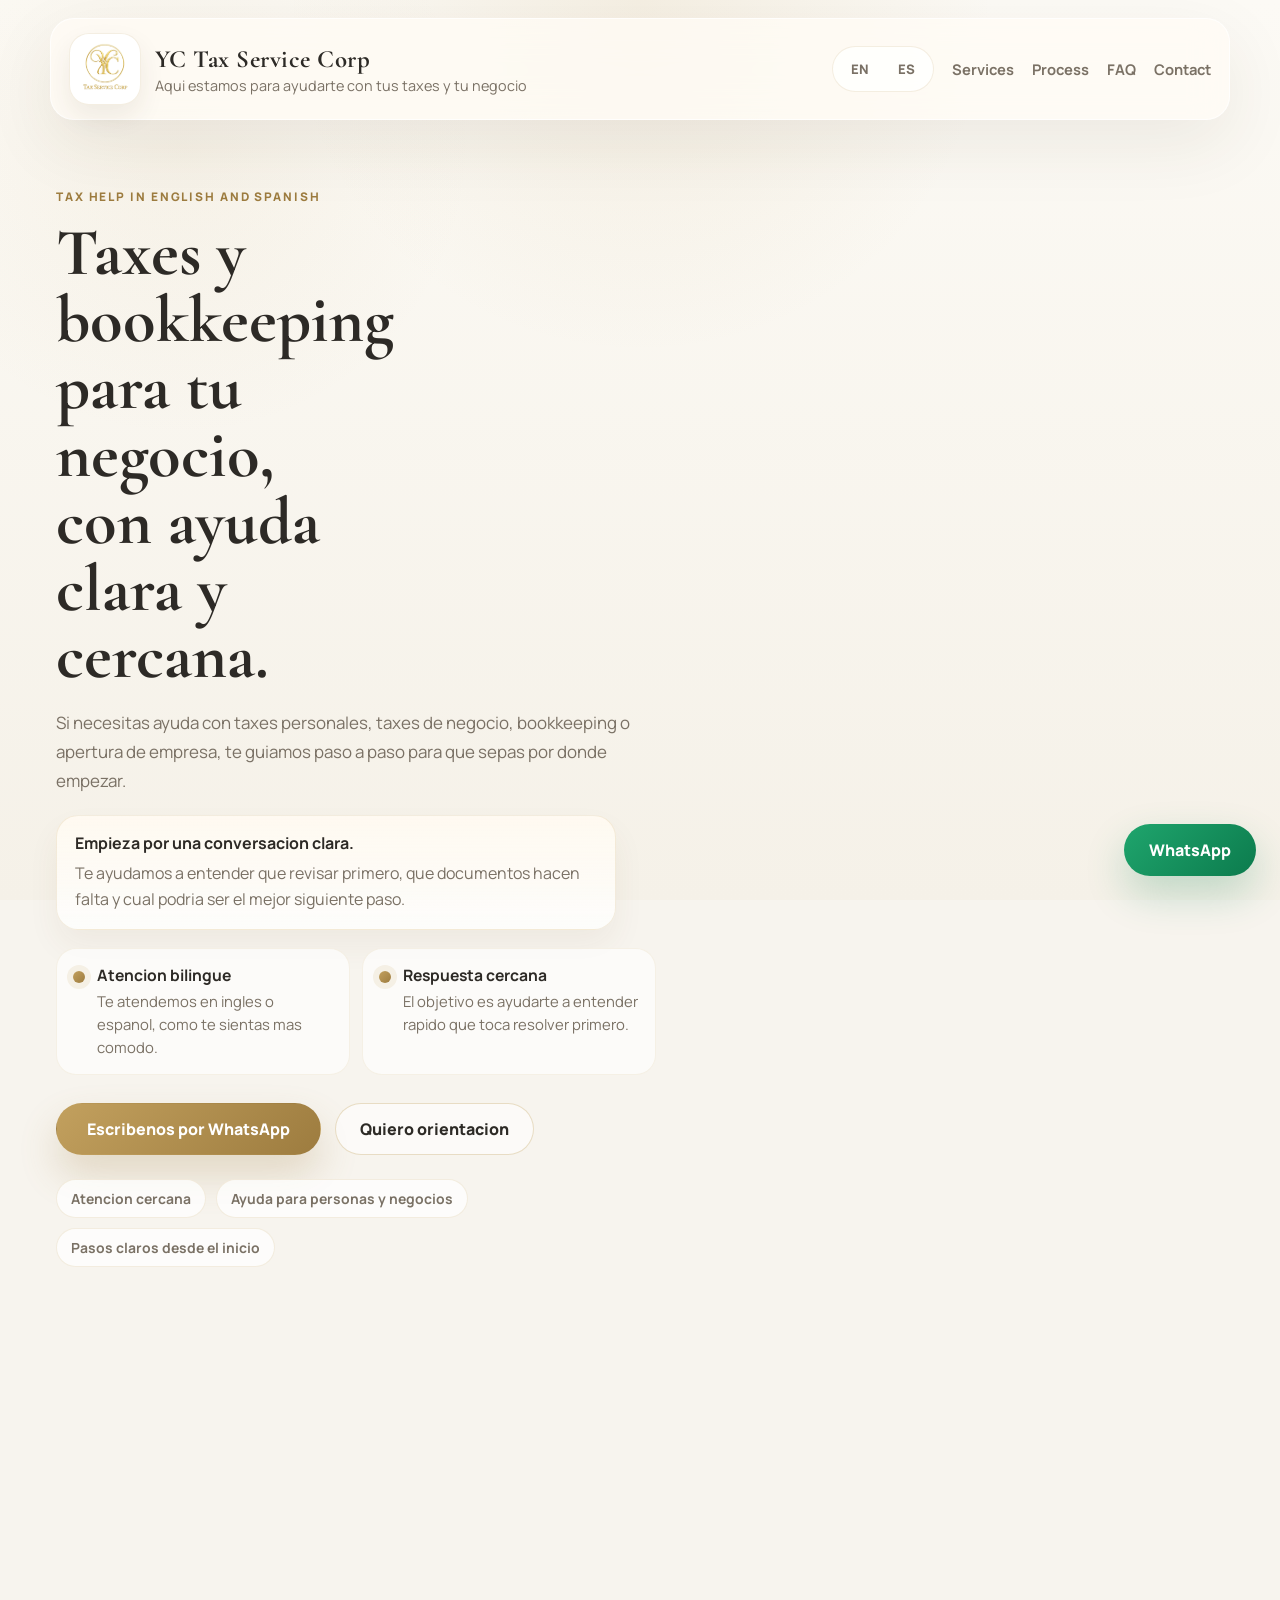
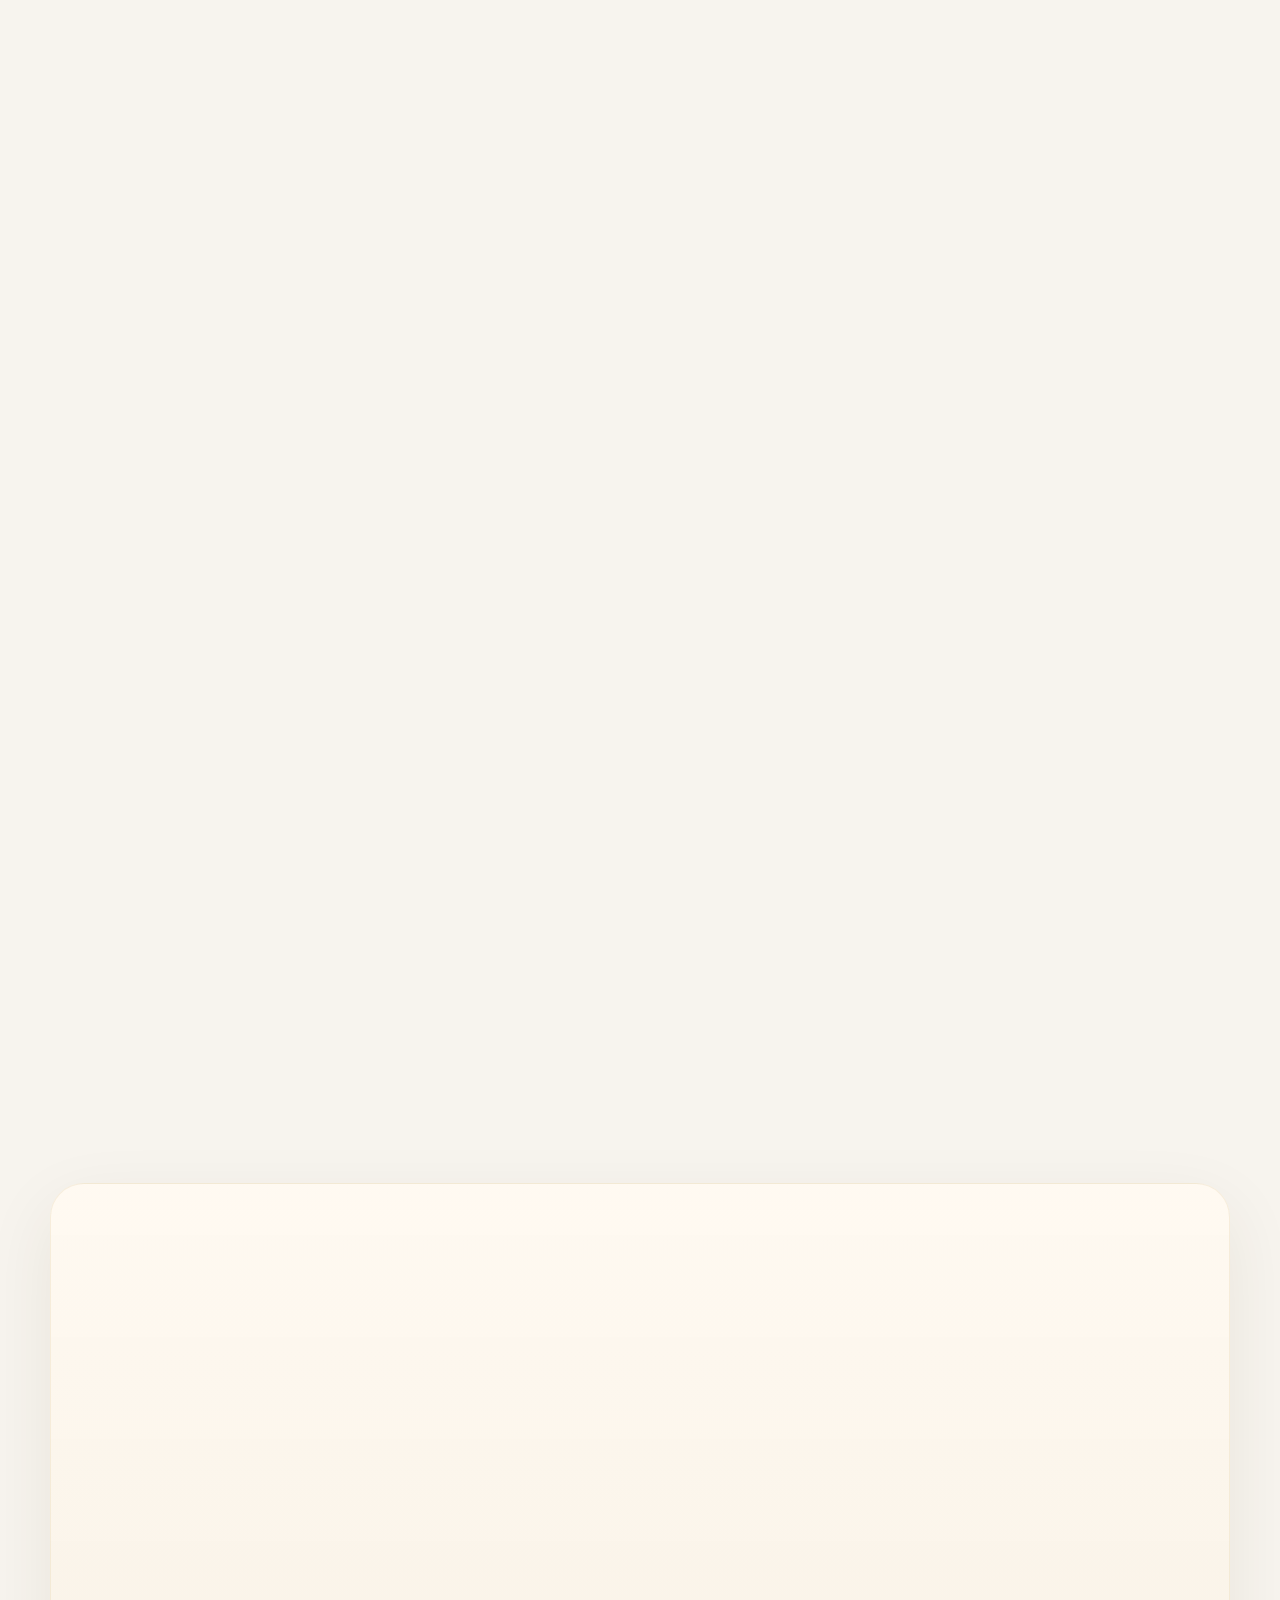
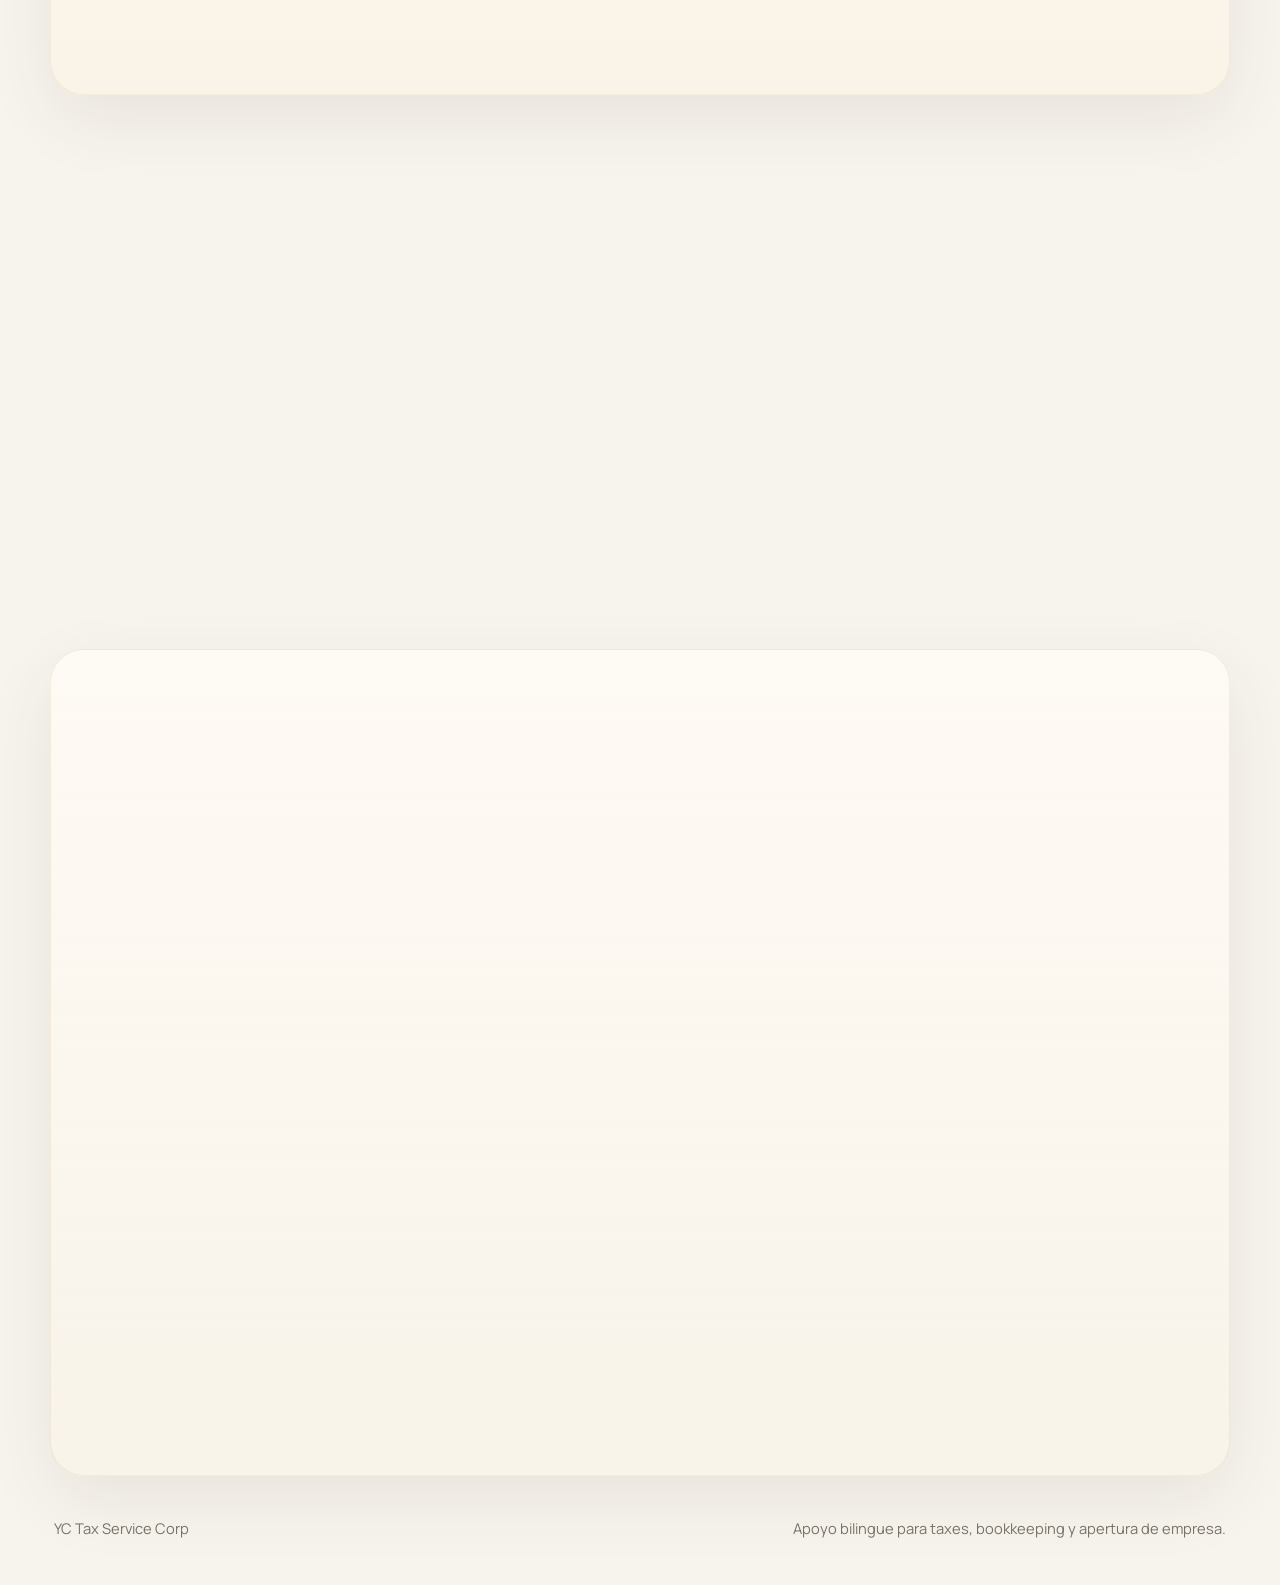
==== docs/index.html @ d3f51b94 "Publish new YC Tax website" ====
<!doctype html>
<html lang="en">
  <head>
    <meta charset="UTF-8" />
    <meta name="viewport" content="width=device-width, initial-scale=1.0" />
    <title>YC Tax Service Corp | Taxes, Bookkeeping y Apertura de Empresa</title>
    <meta name="theme-color" content="#f7f4ee" />
    <meta
      name="description"
      content="Soporte bilingue en taxes, bookkeeping y apertura de empresa para personas y negocios en Estados Unidos."
    />
    <meta name="robots" content="index,follow" />
    <link rel="canonical" href="https://yctaxservice.com/" />
    <link rel="icon" href="logo-removebg-preview.png" type="image/png" />
    <link rel="shortcut icon" href="logo-removebg-preview.png" type="image/png" />
    <link rel="apple-touch-icon" href="logo-removebg-preview.png" />
    <link rel="manifest" href="site.webmanifest" />
    <meta property="og:type" content="website" />
    <meta property="og:url" content="https://yctaxservice.com/" />
    <meta property="og:site_name" content="YC Tax Service Corp" />
    <meta property="og:title" content="YC Tax Service Corp | Taxes, Bookkeeping y Apertura de Empresa" />
    <meta property="og:description" content="Soporte bilingue en taxes, bookkeeping y apertura de empresa con una experiencia clara, cercana y profesional." />
    <meta property="og:image" content="https://yctaxservice.com/social-preview.svg" />
    <meta property="og:image:type" content="image/svg+xml" />
    <meta property="og:image:width" content="1200" />
    <meta property="og:image:height" content="630" />
    <meta property="og:locale" content="es_US" />
    <meta property="og:locale:alternate" content="en_US" />
    <meta name="twitter:card" content="summary_large_image" />
    <meta name="twitter:title" content="YC Tax Service Corp | Taxes, Bookkeeping y Apertura de Empresa" />
    <meta name="twitter:description" content="Soporte bilingue en taxes, bookkeeping y apertura de empresa con una experiencia clara, cercana y profesional." />
    <meta name="twitter:image" content="https://yctaxservice.com/social-preview.svg" />
    <script type="application/ld+json">
      {
        "@context": "https://schema.org",
        "@type": "AccountingService",
        "name": "YC Tax Service Corp",
        "url": "https://yctaxservice.com/",
        "logo": "https://yctaxservice.com/logo-removebg-preview.png",
        "image": "https://yctaxservice.com/social-preview.svg",
        "telephone": "+1-929-320-3899",
        "email": "yctaxservicecorp@gmail.com",
        "areaServed": "United States",
        "priceRange": "$$",
        "availableLanguage": ["English", "Spanish"],
        "sameAs": [
          "https://www.instagram.com/yctaxservice/"
        ],
        "description": "Bilingual support for personal taxes, business taxes, bookkeeping and business formation in the United States."
      }
    </script>
    <link rel="preconnect" href="https://fonts.googleapis.com" />
    <link rel="preconnect" href="https://fonts.gstatic.com" crossorigin />
    <link
      href="https://fonts.googleapis.com/css2?family=Cormorant+Garamond:wght@500;600;700&family=Manrope:wght@400;500;600;700;800&display=swap"
      rel="stylesheet"
    />
    <link rel="stylesheet" href="styles.css" />
  </head>
  <body>
    <div class="site-bg"></div>
    <div class="page-shell">
      <header class="site-header" id="top">
        <a class="brand-block" href="#top" aria-label="YC Tax Service Corp home">
          <span class="brand-logo-shell">
            <img class="brand-logo" src="logo-removebg-preview.png" data-fallback-src="logo.jpg" alt="YC Tax Service Corp logo" />
          </span>
          <div class="brand-copy">
            <p class="brand-name">YC Tax Service Corp</p>
            <p class="brand-note" data-i18n="brandNote">Aqui estamos para ayudarte con tus taxes y tu negocio</p>
          </div>
        </a>

        <div class="header-actions">
          <div class="language-switch" aria-label="Language selector">
            <button class="language-button" type="button" data-lang="en">EN</button>
            <button class="language-button" type="button" data-lang="es">ES</button>
          </div>
          <button class="menu-toggle" type="button" aria-expanded="false" aria-controls="site-nav" aria-label="Open menu">
            <span></span>
            <span></span>
          </button>
        </div>

        <nav class="site-nav" id="site-nav">
          <a href="#services" data-i18n="navServices">Services</a>
          <a href="#process" data-i18n="navProcess">Process</a>
          <a href="#faq" data-i18n="navFaq">FAQ</a>
          <a href="#contact" data-i18n="navContact">Contact</a>
        </nav>
      </header>

      <main>
        <section class="hero-section">
          <div class="hero-copy reveal-on-scroll is-visible">
            <p class="eyebrow" data-i18n="heroEyebrow">Tax help in English and Spanish</p>
            <h1 data-i18n="heroTitle">Taxes y bookkeeping para tu negocio, con ayuda clara y cercana.</h1>
            <p class="hero-text" data-i18n="heroText">
              Si necesitas ayuda con taxes personales, taxes de negocio, bookkeeping o apertura de empresa, te guiamos paso a paso para que sepas por donde empezar.
            </p>

            <div class="hero-highlight">
              <strong data-i18n="heroHighlightTitle">Empieza por una conversacion clara.</strong>
              <p data-i18n="heroHighlightText">Te ayudamos a entender que revisar primero, que documentos hacen falta y cual podria ser el mejor siguiente paso.</p>
            </div>

            <div class="hero-proof">
              <article class="proof-item">
                <span class="proof-mark"></span>
                <div>
                  <strong data-i18n="proof1Title">Atencion bilingue</strong>
                  <p data-i18n="proof1Text">Te atendemos en ingles o espanol, como te sientas mas comodo.</p>
                </div>
              </article>
              <article class="proof-item">
                <span class="proof-mark"></span>
                <div>
                  <strong data-i18n="proof2Title">Respuesta cercana</strong>
                  <p data-i18n="proof2Text">El objetivo es ayudarte a entender rapido que toca resolver primero.</p>
                </div>
              </article>
            </div>

            <div class="hero-actions">
              <a class="button button-primary whatsapp-link" href="#" target="_blank" rel="noreferrer" data-i18n="heroPrimary">Escribenos por WhatsApp</a>
              <a class="button button-secondary" href="#contact" data-i18n="heroSecondary">Quiero orientacion</a>
            </div>

            <div class="confidence-bar">
              <span data-i18n="confidence1">Atencion cercana</span>
              <span data-i18n="confidence2">Ayuda para personas y negocios</span>
              <span data-i18n="confidence3">Pasos claros desde el inicio</span>
            </div>
          </div>

          <aside class="hero-panel reveal-on-scroll">
            <p class="panel-label" data-i18n="heroPanelLabel">Lo que puedes esperar de nosotros</p>
            <div class="panel-grid">
              <article>
                <strong data-i18n="panelMetric1Value">Escuchamos tu caso</strong>
                <span data-i18n="panelMetric1Label">Primero entendemos tu situacion, tus fechas y lo que mas te urge resolver.</span>
              </article>
              <article>
                <strong data-i18n="panelMetric2Value">Te hablamos claro</strong>
                <span data-i18n="panelMetric2Label">Puedes comunicarte en ingles o espanol y recibir respuestas practicas, sin enredos.</span>
              </article>
              <article>
                <strong data-i18n="panelMetric3Value">Te guiamos paso a paso</strong>
                <span data-i18n="panelMetric3Label">Te ayudamos a entender documentos, fechas y el siguiente paso con mas confianza.</span>
              </article>
            </div>
            <div class="panel-trust-box">
              <p data-i18n="trustBoxTitle">Podemos ayudarte con:</p>
              <ul>
                <li data-i18n="trustBox1">Apertura de empresa y estructura de negocio.</li>
                <li data-i18n="trustBox2">Taxes personales y taxes de negocio.</li>
                <li data-i18n="trustBox3">Bookkeeping, payroll y seguimiento continuo.</li>
              </ul>
            </div>
          </aside>
        </section>

        <section class="signature-strip reveal-on-scroll">
          <p data-i18n="signatureStripLabel">Servicios principales</p>
          <div>
            <span data-i18n="signatureService1">Business Formation</span>
            <span data-i18n="signatureService2">Personal Taxes</span>
            <span data-i18n="signatureService3">Corporate Taxes</span>
            <span data-i18n="signatureService4">Bookkeeping</span>
          </div>
        </section>

        <section class="services-section" id="services">
          <div class="section-heading reveal-on-scroll">
            <p class="eyebrow" data-i18n="servicesEyebrow">En que te ayudamos</p>
            <h2 data-i18n="servicesTitle">Todo lo que necesitas para poner tus taxes y tu negocio en orden.</h2>
            <p data-i18n="servicesIntro">
              Ya sea que estes empezando, poniendote al dia o buscando mas orden, estamos aqui para ayudarte a avanzar con claridad.
            </p>
          </div>

          <div class="services-grid">
            <article class="service-card reveal-on-scroll">
              <span class="service-accent"></span>
              <span class="service-index">01</span>
              <h3 data-i18n="service1Title">Apertura de empresa</h3>
              <p data-i18n="service1Text">Te orientamos para elegir la estructura que mejor encaje con tu actividad y tus metas.</p>
              <a class="service-link" href="apertura-empresa.html" data-i18n="service1Link">Ver detalles</a>
            </article>
            <article class="service-card reveal-on-scroll">
              <span class="service-accent"></span>
              <span class="service-index">02</span>
              <h3 data-i18n="service2Title">Taxes personales</h3>
              <p data-i18n="service2Text">Te ayudamos a revisar tus documentos y preparar tu declaracion con mas seguridad.</p>
              <a class="service-link" href="taxes-personales.html" data-i18n="service2Link">Ver detalles</a>
            </article>
            <article class="service-card reveal-on-scroll">
              <span class="service-accent"></span>
              <span class="service-index">03</span>
              <h3 data-i18n="service3Title">Taxes de negocio</h3>
              <p data-i18n="service3Text">Organizamos la informacion fiscal de tu empresa para que las fechas no se te vengan encima.</p>
              <a class="service-link" href="taxes-negocio.html" data-i18n="service3Link">Ver detalles</a>
            </article>
            <article class="service-card reveal-on-scroll">
              <span class="service-accent"></span>
              <span class="service-index">04</span>
              <h3 data-i18n="service4Title">Bookkeeping y payroll</h3>
              <p data-i18n="service4Text">Manten tus numeros mas claros y tu operacion mejor organizada mes a mes.</p>
              <a class="service-link" href="bookkeeping-payroll.html" data-i18n="service4Link">Ver detalles</a>
            </article>
          </div>
        </section>

        <section class="authority-section reveal-on-scroll">
          <div class="authority-copy">
            <p class="eyebrow" data-i18n="authorityEyebrow">Por que confian en nosotros</p>
            <h2 data-i18n="authorityTitle">Porque se siente diferente cuando alguien te explica bien las cosas y de verdad te acompana.</h2>
          </div>
          <div class="authority-list">
            <article>
              <h3 data-i18n="authority1Title">Todo mas claro</h3>
              <p data-i18n="authority1Text">Te explicamos lo importante de forma simple para que sepas que esta pasando y que sigue.</p>
            </article>
            <article>
              <h3 data-i18n="authority2Title">Atencion cercana</h3>
              <p data-i18n="authority2Text">Revisamos tu caso segun tus documentos, tus metas y el momento en el que estas.</p>
            </article>
            <article>
              <h3 data-i18n="authority3Title">Apoyo real</h3>
              <p data-i18n="authority3Text">La idea es ayudarte a avanzar con mas orden, mas calma y menos sorpresas.</p>
            </article>
          </div>
        </section>

        <section class="process-section" id="process">
          <div class="section-heading reveal-on-scroll">
            <p class="eyebrow" data-i18n="processEyebrow">Como trabajamos</p>
            <h2 data-i18n="processTitle">Un proceso simple para que sepas que hacer desde el primer contacto.</h2>
          </div>

          <div class="process-grid">
            <article class="process-step reveal-on-scroll">
              <span>1</span>
              <h3 data-i18n="process1Title">Escuchamos tu caso</h3>
              <p data-i18n="process1Text">Entendemos tu situacion, tus prioridades y lo que necesitas resolver primero.</p>
            </article>
            <article class="process-step reveal-on-scroll">
              <span>2</span>
              <h3 data-i18n="process2Title">Organizamos el plan</h3>
              <p data-i18n="process2Text">Definimos el servicio adecuado, los documentos que faltan y el siguiente paso.</p>
            </article>
            <article class="process-step reveal-on-scroll">
              <span>3</span>
              <h3 data-i18n="process3Title">Te ayudamos a avanzar</h3>
              <p data-i18n="process3Text">Te acompanamos para que el proceso avance con mas claridad y menos estres.</p>
            </article>
          </div>
        </section>

        <section class="faq-section" id="faq">
          <div class="section-heading reveal-on-scroll">
            <p class="eyebrow" data-i18n="faqEyebrow">Preguntas frecuentes</p>
            <h2 data-i18n="faqTitle">Lo que mas nos preguntan antes de empezar.</h2>
          </div>

          <div class="faq-list">
            <article class="faq-item reveal-on-scroll">
              <button class="faq-question" type="button" aria-expanded="false">
                <span data-i18n="faq1Question">Que tipo de empresa me conviene mas: LLC, S-Corp o C-Corp?</span>
                <span class="faq-plus">+</span>
              </button>
              <div class="faq-answer">
                <p data-i18n="faq1Answer">Depende de tu actividad, nivel de ingresos, ubicacion y metas de crecimiento. La estructura correcta debe ajustarse a tu realidad fiscal.</p>
              </div>
            </article>
            <article class="faq-item reveal-on-scroll">
              <button class="faq-question" type="button" aria-expanded="false">
                <span data-i18n="faq2Question">Puedo declarar taxes si no tengo Social Security Number?</span>
                <span class="faq-plus">+</span>
              </button>
              <div class="faq-answer">
                <p data-i18n="faq2Answer">En muchos casos si, mediante ITIN. El paso importante es preparar bien tu documentacion antes de presentar.</p>
              </div>
            </article>
            <article class="faq-item reveal-on-scroll">
              <button class="faq-question" type="button" aria-expanded="false">
                <span data-i18n="faq3Question">Que pasa si llevo el bookkeeping atrasado?</span>
                <span class="faq-plus">+</span>
              </button>
              <div class="faq-answer">
                <p data-i18n="faq3Answer">Se puede ordenar y reconstruir. Cuanto antes se limpie, mas facil sera declarar bien y entender el negocio.</p>
              </div>
            </article>
            <article class="faq-item reveal-on-scroll">
              <button class="faq-question" type="button" aria-expanded="false">
                <span data-i18n="faq4Question">Tambien ayudan con payroll y otros temas recurrentes?</span>
                <span class="faq-plus">+</span>
              </button>
              <div class="faq-answer">
                <p data-i18n="faq4Answer">Si. Podemos ayudar a guiar tareas recurrentes de cumplimiento y procesos relacionados con payroll.</p>
              </div>
            </article>
          </div>
        </section>

        <section class="contact-section" id="contact">
          <div class="contact-copy reveal-on-scroll">
            <p class="eyebrow" data-i18n="contactEyebrow">Hablemos</p>
            <h2 data-i18n="contactTitle">Cuentanos que necesitas y te ayudamos a ver claro cual es el siguiente paso.</h2>
            <p data-i18n="contactText">
              Si tienes dudas sobre taxes, bookkeeping o apertura de empresa, mandanos un mensaje y con gusto te orientamos.
            </p>

            <div class="contact-cards">
              <a class="whatsapp-link contact-card-primary" href="#" target="_blank" rel="noreferrer" data-i18n="contactWhatsapp">WhatsApp: +1 (929) 320-3899</a>
              <a href="mailto:yctaxservicecorp@gmail.com">yctaxservicecorp@gmail.com</a>
              <a href="https://www.instagram.com/yctaxservice/" target="_blank" rel="noreferrer" data-i18n="contactInstagram">Instagram: @yctaxservice</a>
            </div>
            <p class="contact-note" data-i18n="contactNote">Si prefieres escribir primero por WhatsApp, te respondemos con un mensaje listo para ayudarte a ubicar el siguiente paso.</p>
            <div class="contact-reassurance">
              <span data-i18n="contactReassurance1">Respuesta clara</span>
              <span data-i18n="contactReassurance2">Atencion bilingue</span>
              <span data-i18n="contactReassurance3">Orientacion practica</span>
            </div>
          </div>

          <form class="contact-form reveal-on-scroll" id="contact-form">
            <label>
              <span data-i18n="formNameLabel">Nombre</span>
              <input type="text" name="name" data-i18n-placeholder="formNamePlaceholder" placeholder="Tu nombre" required />
            </label>
            <label>
              <span data-i18n="formEmailLabel">Email</span>
              <input type="email" name="email" data-i18n-placeholder="formEmailPlaceholder" placeholder="your@email.com" required />
            </label>
            <label>
              <span data-i18n="formServiceLabel">En que te ayudamos</span>
              <select name="service" required>
                <option value="" data-i18n="formServicePlaceholder">Selecciona una opcion</option>
                <option value="business" data-i18n="formService1">Apertura de empresa</option>
                <option value="personal" data-i18n="formService2">Taxes personales</option>
                <option value="corporate" data-i18n="formService3">Taxes de negocio</option>
                <option value="bookkeeping" data-i18n="formService4">Bookkeeping / payroll</option>
              </select>
            </label>
            <label>
              <span data-i18n="formMessageLabel">Cuentanos un poco</span>
              <textarea name="message" rows="5" data-i18n-placeholder="formMessagePlaceholder" placeholder="Cuentanos brevemente que necesitas" required></textarea>
            </label>
            <input type="hidden" name="_subject" value="YC Tax website contact" />
            <input type="text" name="_honey" class="form-honeypot" tabindex="-1" autocomplete="off" />
            <button class="button button-primary" type="submit" data-i18n="formButton">Enviar mensaje</button>
            <p class="form-note" data-i18n="formNote">Tu mensaje se enviara directamente para que podamos responderte.</p>
            <p class="form-status" id="form-status" aria-live="polite"></p>
          </form>
        </section>
      </main>

      <footer class="site-footer">
        <p>YC Tax Service Corp</p>
        <p data-i18n="footerText">Apoyo bilingue para taxes, bookkeeping y apertura de empresa.</p>
      </footer>

      <a class="floating-whatsapp whatsapp-link" href="#" target="_blank" rel="noreferrer" data-i18n="floatingWhatsapp" aria-label="WhatsApp YC Tax Service Corp">WhatsApp</a>
    </div>

    <script src="script.js"></script>
  </body>
</html>
---- docs/styles.css ----
:root {
  --bg: #f7f4ee;
  --bg-soft: #fffdf9;
  --panel: rgba(255, 252, 246, 0.82);
  --panel-strong: #fffaf2;
  --line: rgba(194, 160, 94, 0.18);
  --line-strong: rgba(194, 160, 94, 0.34);
  --text: #2d2a26;
  --muted: #7a7165;
  --gold: #c2a05e;
  --gold-deep: #9d7c3f;
  --shadow: 0 24px 70px rgba(68, 52, 31, 0.08);
}

* {
  box-sizing: border-box;
}

html {
  scroll-behavior: smooth;
}

body {
  margin: 0;
  font-family: "Manrope", sans-serif;
  color: var(--text);
  background: var(--bg);
}

a {
  color: inherit;
  text-decoration: none;
}

button,
input,
select,
textarea {
  font: inherit;
}

.site-bg {
  position: fixed;
  inset: 0;
  background:
    radial-gradient(circle at top center, rgba(194, 160, 94, 0.12), transparent 32%),
    radial-gradient(circle at 14% 16%, rgba(194, 160, 94, 0.08), transparent 22%),
    linear-gradient(180deg, #fcfaf5 0%, #f5f1e8 100%);
  pointer-events: none;
}

.page-shell {
  position: relative;
  width: min(1180px, calc(100% - 32px));
  margin: 0 auto;
  padding: 18px 0 44px;
}

.site-header {
  position: sticky;
  top: 14px;
  z-index: 20;
  display: flex;
  align-items: center;
  justify-content: space-between;
  gap: 18px;
  padding: 14px 18px;
  border: 1px solid rgba(255, 255, 255, 0.72);
  border-radius: 24px;
  background: rgba(255, 251, 245, 0.78);
  backdrop-filter: blur(18px);
  box-shadow: var(--shadow);
}

.brand-block {
  display: flex;
  align-items: center;
  gap: 14px;
  min-width: 0;
}

.brand-logo-shell {
  display: inline-flex;
  align-items: center;
  justify-content: center;
  width: 72px;
  height: 72px;
  padding: 6px;
  border-radius: 20px;
  background: #ffffff;
  border: 1px solid rgba(194, 160, 94, 0.18);
  box-shadow: 0 12px 26px rgba(68, 52, 31, 0.08);
  flex-shrink: 0;
}

.brand-logo {
  width: 100%;
  height: 100%;
  object-fit: contain;
}

.brand-copy {
  min-width: 0;
}

.brand-name {
  margin: 0;
  font-family: "Cormorant Garamond", serif;
  font-size: 1.55rem;
  font-weight: 700;
  letter-spacing: 0.02em;
}

.brand-note {
  margin: 2px 0 0;
  color: var(--muted);
  font-size: 0.9rem;
}

.header-actions {
  display: flex;
  align-items: center;
  gap: 12px;
  margin-left: auto;
}

.language-switch {
  display: inline-flex;
  align-items: center;
  padding: 4px;
  border: 1px solid var(--line);
  border-radius: 999px;
  background: rgba(255, 255, 255, 0.72);
}

.language-button {
  min-width: 46px;
  height: 36px;
  border: 0;
  border-radius: 999px;
  background: transparent;
  color: var(--muted);
  font-size: 0.82rem;
  font-weight: 800;
  cursor: pointer;
}

.language-button.is-active {
  background: linear-gradient(135deg, var(--gold), var(--gold-deep));
  color: #fff;
}

.menu-toggle {
  display: none;
  width: 48px;
  height: 48px;
  border: 1px solid var(--line);
  border-radius: 14px;
  background: transparent;
  color: var(--text);
  cursor: pointer;
}

.menu-toggle span {
  display: block;
  width: 18px;
  height: 2px;
  margin: 5px auto;
  background: currentColor;
}

.site-nav {
  display: flex;
  align-items: center;
  gap: 18px;
}

.site-nav a {
  color: var(--muted);
  font-size: 0.92rem;
  font-weight: 700;
}

.site-nav a:hover {
  color: var(--text);
}

.hero-section,
.services-section,
.authority-section,
.process-section,
.faq-section,
.contact-section {
  margin-top: 30px;
}

.hero-section {
  display: grid;
  grid-template-columns: 1.08fr 0.92fr;
  gap: 24px;
  align-items: stretch;
  padding: 38px 6px 8px;
}

.hero-panel,
.service-card,
.authority-list article,
.faq-item,
.contact-form,
.contact-cards a,
.signature-strip,
.process-step {
  border: 1px solid rgba(255, 255, 255, 0.68);
  background: var(--panel);
  backdrop-filter: blur(14px);
  box-shadow: var(--shadow);
}

.hero-copy h1,
.section-heading h2,
.authority-copy h2,
.contact-copy h2 {
  margin: 0;
  font-family: "Cormorant Garamond", serif;
  font-weight: 700;
  line-height: 0.97;
}

.hero-copy h1 {
  max-width: 8.6ch;
  font-size: clamp(2.75rem, 5.2vw, 4.75rem);
  line-height: 1.01;
}

.eyebrow {
  margin: 0 0 14px;
  text-transform: uppercase;
  letter-spacing: 0.16em;
  font-size: 0.74rem;
  font-weight: 800;
  color: var(--gold-deep);
}

.hero-text,
.section-heading p,
.authority-copy p,
.authority-list p,
.service-card p,
.panel-grid span,
.panel-trust-box li,
.process-step p,
.faq-answer p,
.contact-copy p,
.form-note,
.site-footer {
  color: var(--muted);
  line-height: 1.72;
}

.hero-text {
  max-width: 58ch;
  margin: 18px 0 0;
  font-size: 1.06rem;
}

.hero-highlight {
  max-width: 560px;
  margin-top: 20px;
  padding: 16px 18px;
  border: 1px solid rgba(194, 160, 94, 0.18);
  border-radius: 22px;
  background: linear-gradient(180deg, rgba(255, 250, 241, 0.92), rgba(255, 255, 255, 0.76));
  box-shadow: 0 16px 32px rgba(98, 74, 37, 0.06);
}

.hero-highlight strong {
  display: block;
  margin-bottom: 6px;
  font-size: 1rem;
}

.hero-highlight p {
  margin: 0;
  color: var(--muted);
  line-height: 1.65;
}

.hero-proof {
  display: grid;
  grid-template-columns: repeat(2, minmax(0, 1fr));
  gap: 12px;
  max-width: 620px;
  margin-top: 18px;
}

.proof-item {
  display: flex;
  gap: 12px;
  align-items: flex-start;
  padding: 15px 16px;
  border-radius: 20px;
  background: rgba(255, 255, 255, 0.62);
  border: 1px solid rgba(194, 160, 94, 0.12);
}

.proof-mark {
  width: 12px;
  height: 12px;
  margin-top: 7px;
  flex-shrink: 0;
  border-radius: 999px;
  background: linear-gradient(135deg, var(--gold), var(--gold-deep));
  box-shadow: 0 0 0 6px rgba(194, 160, 94, 0.12);
}

.proof-item strong {
  display: block;
  margin-bottom: 4px;
  font-size: 0.98rem;
}

.proof-item p {
  margin: 0;
  color: var(--muted);
  line-height: 1.55;
  font-size: 0.93rem;
}

.hero-actions {
  display: flex;
  gap: 14px;
  flex-wrap: wrap;
  margin-top: 28px;
}

.button {
  display: inline-flex;
  align-items: center;
  justify-content: center;
  min-height: 52px;
  padding: 0 24px;
  border-radius: 999px;
  border: 1px solid transparent;
  font-weight: 800;
  transition: transform 0.2s ease, box-shadow 0.2s ease, border-color 0.2s ease;
}

.button:hover {
  transform: translateY(-2px);
}

.button-primary {
  background: linear-gradient(135deg, var(--gold), var(--gold-deep));
  color: #fff;
  box-shadow: 0 16px 32px rgba(157, 124, 63, 0.18);
}

.hero-actions .button-primary {
  min-width: 228px;
  padding-inline: 30px;
  box-shadow: 0 20px 38px rgba(157, 124, 63, 0.24);
}

.button-secondary {
  border-color: var(--line-strong);
  background: rgba(255, 255, 255, 0.58);
}

.hero-actions .button-secondary {
  min-width: 190px;
}

.hero-copy {
  padding-right: 18px;
}

.confidence-bar {
  display: flex;
  flex-wrap: wrap;
  gap: 10px;
  margin-top: 24px;
}

.confidence-bar span,
.signature-strip span {
  padding: 9px 14px;
  border-radius: 999px;
  border: 1px solid var(--line);
  background: rgba(255, 255, 255, 0.74);
  color: var(--muted);
  font-size: 0.87rem;
  font-weight: 700;
}

.hero-panel {
  padding: 24px;
  border-radius: 28px;
  position: relative;
  overflow: hidden;
}

.hero-panel::before {
  content: "";
  position: absolute;
  inset: auto -40px -55px auto;
  width: 220px;
  height: 220px;
  border-radius: 50%;
  background: radial-gradient(circle, rgba(194, 160, 94, 0.14), transparent 66%);
}

.panel-label {
  margin: 0 0 18px;
  color: var(--gold-deep);
  font-weight: 800;
  letter-spacing: 0.08em;
  text-transform: uppercase;
  font-size: 0.76rem;
}

.panel-grid {
  display: grid;
  gap: 12px;
}

.panel-grid article {
  padding: 16px 16px 14px;
  border-radius: 20px;
  border: 1px solid rgba(194, 160, 94, 0.12);
  background: rgba(255, 255, 255, 0.58);
}

.panel-grid strong {
  display: block;
  margin-bottom: 6px;
  font-family: "Cormorant Garamond", serif;
  font-size: 1.55rem;
}

.panel-trust-box {
  margin-top: 18px;
  padding: 18px;
  border-radius: 22px;
  background: rgba(255, 255, 255, 0.62);
  border: 1px solid rgba(194, 160, 94, 0.12);
}

.panel-trust-box p {
  margin: 0 0 10px;
  font-weight: 800;
}

.panel-trust-box ul {
  margin: 0;
  padding-left: 18px;
  display: grid;
  gap: 8px;
}

.signature-strip {
  display: flex;
  align-items: center;
  justify-content: space-between;
  gap: 20px;
  padding: 18px 22px;
  border-radius: 24px;
}

.signature-strip p {
  margin: 0;
  font-weight: 800;
}

.signature-strip div {
  display: flex;
  flex-wrap: wrap;
  gap: 10px;
}

.section-heading,
.authority-copy {
  max-width: 760px;
}

.section-heading h2,
.authority-copy h2,
.contact-copy h2 {
  font-size: clamp(2.25rem, 4.6vw, 3.9rem);
}

.services-grid,
.authority-section,
.contact-section,
.process-grid {
  display: grid;
  gap: 18px;
}

.services-grid {
  grid-template-columns: repeat(2, 1fr);
  margin-top: 20px;
}

.service-card,
.authority-list article {
  padding: 24px;
  border-radius: 24px;
}

.service-card {
  position: relative;
  overflow: hidden;
  display: flex;
  flex-direction: column;
}

.service-accent {
  position: absolute;
  top: 0;
  left: 0;
  width: 100%;
  height: 4px;
  background: linear-gradient(90deg, rgba(194, 160, 94, 0.9), rgba(194, 160, 94, 0.18));
}

.service-link,
.page-breadcrumb {
  display: inline-flex;
  align-items: center;
  gap: 8px;
  margin-top: auto;
  color: var(--gold-deep);
  font-size: 0.92rem;
  font-weight: 800;
}

.service-link {
  padding-top: 16px;
}

.service-page-hero {
  display: grid;
  grid-template-columns: 1.08fr 0.92fr;
  gap: 24px;
  margin-top: 30px;
  align-items: stretch;
}

.service-page-copy {
  padding: 10px 4px 0;
}

.service-page-points {
  margin-top: 22px;
}

.service-details-grid {
  grid-template-columns: repeat(3, 1fr);
}

.service-index {
  display: inline-flex;
  margin-bottom: 12px;
  color: var(--gold-deep);
  font-family: "Cormorant Garamond", serif;
  font-size: 1.3rem;
  font-weight: 700;
}

.service-card h3,
.authority-list h3,
.process-step h3,
.faq-question {
  font-family: "Cormorant Garamond", serif;
}

.service-card h3,
.authority-list h3,
.process-step h3 {
  margin: 0 0 10px;
  font-size: 1.8rem;
}

.authority-section {
  grid-template-columns: 0.92fr 1.08fr;
  align-items: start;
}

.authority-list {
  display: grid;
  gap: 14px;
}

.process-section {
  padding: 28px;
  border-radius: 34px;
  background: linear-gradient(180deg, rgba(255, 250, 241, 0.9), rgba(249, 243, 231, 0.92));
  border: 1px solid rgba(194, 160, 94, 0.14);
  box-shadow: var(--shadow);
}

.process-grid {
  grid-template-columns: repeat(3, 1fr);
  margin-top: 20px;
}

.process-step {
  padding: 22px;
  border-radius: 24px;
  background: rgba(255, 255, 255, 0.7);
}

.process-step span {
  display: inline-flex;
  align-items: center;
  justify-content: center;
  width: 44px;
  height: 44px;
  margin-bottom: 16px;
  border-radius: 14px;
  background: linear-gradient(135deg, var(--gold), var(--gold-deep));
  color: #fff;
  font-weight: 800;
}

.faq-list {
  display: grid;
  gap: 14px;
  margin-top: 20px;
}

.faq-item {
  border-radius: 24px;
  overflow: hidden;
}

.faq-question {
  width: 100%;
  display: flex;
  align-items: center;
  justify-content: space-between;
  gap: 18px;
  padding: 20px 22px;
  border: 0;
  background: transparent;
  font-size: 1.5rem;
  font-weight: 600;
  text-align: left;
  cursor: pointer;
}

.faq-plus {
  color: var(--gold-deep);
  font-size: 1.5rem;
  transition: transform 0.2s ease;
}

.faq-item.is-open .faq-plus {
  transform: rotate(45deg);
}

.faq-answer {
  display: grid;
  grid-template-rows: 0fr;
  transition: grid-template-rows 0.24s ease;
}

.faq-answer p {
  margin: 0;
  overflow: hidden;
  padding: 0 22px 0;
}

.faq-item.is-open .faq-answer {
  grid-template-rows: 1fr;
}

.faq-item.is-open .faq-answer p {
  padding-bottom: 22px;
}

.contact-section {
  grid-template-columns: 0.95fr 1.05fr;
  align-items: start;
  padding: 30px;
  border-radius: 34px;
  background: linear-gradient(180deg, rgba(255, 251, 245, 0.84), rgba(249, 243, 231, 0.7));
  border: 1px solid rgba(194, 160, 94, 0.16);
  box-shadow: var(--shadow);
}

.contact-cards {
  display: grid;
  gap: 12px;
  margin-top: 24px;
}

.contact-cards a {
  padding: 16px 18px;
  border-radius: 18px;
  font-weight: 700;
}

.contact-cards a.contact-card-primary {
  position: relative;
  overflow: hidden;
  color: #fff !important;
  background: linear-gradient(135deg, #1fa56d, #0c7b4d) !important;
  border: 1px solid rgba(12, 123, 77, 0.2);
  box-shadow: 0 18px 36px rgba(18, 130, 82, 0.22);
  text-shadow: 0 1px 0 rgba(0, 0, 0, 0.08);
}

.contact-cards a.contact-card-primary::after {
  content: "";
  position: absolute;
  inset: auto -40px -46px auto;
  width: 140px;
  height: 140px;
  border-radius: 50%;
  background: radial-gradient(circle, rgba(255, 255, 255, 0.18), transparent 68%);
}

.contact-note {
  max-width: 42ch;
  margin: 18px 0 0;
  color: var(--muted);
  line-height: 1.7;
}

.contact-reassurance {
  display: flex;
  flex-wrap: wrap;
  gap: 10px;
  margin-top: 18px;
}

.contact-reassurance span {
  padding: 9px 13px;
  border-radius: 999px;
  background: rgba(255, 255, 255, 0.7);
  border: 1px solid rgba(194, 160, 94, 0.14);
  color: var(--muted);
  font-size: 0.86rem;
  font-weight: 700;
}

.contact-form {
  padding: 24px;
  border-radius: 28px;
  display: grid;
  gap: 16px;
  background: rgba(255, 255, 255, 0.92);
}

.form-honeypot {
  position: absolute;
  left: -9999px;
  width: 1px;
  height: 1px;
  opacity: 0;
  pointer-events: none;
}

.form-status {
  min-height: 24px;
  margin: -2px 0 0;
  font-size: 0.92rem;
  font-weight: 700;
}

.form-status.is-success {
  color: #0c7b4d;
}

.form-status.is-error {
  color: #9b5d28;
}

.contact-form.is-submitting .button {
  opacity: 0.78;
  pointer-events: none;
}

.contact-form label {
  display: grid;
  gap: 8px;
  font-weight: 700;
}

.contact-form input,
.contact-form select,
.contact-form textarea {
  width: 100%;
  padding: 14px 16px;
  border: 1px solid var(--line);
  border-radius: 16px;
  background: rgba(255, 255, 255, 0.82);
  color: var(--text);
}

.contact-form textarea {
  resize: vertical;
}

.contact-form input:focus,
.contact-form select:focus,
.contact-form textarea:focus {
  outline: none;
  border-color: var(--gold);
  box-shadow: 0 0 0 3px rgba(194, 160, 94, 0.1);
}

.site-footer {
  display: flex;
  align-items: center;
  justify-content: space-between;
  gap: 14px;
  margin-top: 32px;
  padding: 8px 4px 0;
  font-size: 0.92rem;
}

.site-footer p {
  margin: 0;
}

.floating-whatsapp {
  position: fixed;
  right: 24px;
  bottom: 24px;
  z-index: 25;
  display: inline-flex;
  align-items: center;
  justify-content: center;
  min-width: 132px;
  min-height: 52px;
  padding: 0 18px;
  border-radius: 999px;
  background: linear-gradient(135deg, #1fa56d, #0c7b4d);
  color: #fff;
  font-weight: 800;
  box-shadow: 0 18px 40px rgba(18, 130, 82, 0.24);
}

.floating-whatsapp:hover,
.contact-cards a.contact-card-primary:hover {
  transform: translateY(-2px);
}

.reveal-on-scroll {
  opacity: 0;
  transform: translateY(24px);
  transition: opacity 0.45s ease, transform 0.45s ease;
}

.reveal-on-scroll.is-visible {
  opacity: 1;
  transform: translateY(0);
}

@media (max-width: 980px) {
  .hero-section,
  .service-page-hero,
  .services-grid,
  .authority-section,
  .process-grid,
  .contact-section {
    grid-template-columns: 1fr;
  }

  .signature-strip,
  .site-footer {
    flex-direction: column;
    align-items: flex-start;
  }

  .contact-section {
    padding: 24px;
  }

  .hero-proof {
    grid-template-columns: 1fr;
  }

  .hero-copy {
    padding-right: 0;
  }
}

@media (max-width: 760px) {
  .page-shell {
    width: min(100% - 20px, 1180px);
  }

  .site-header {
    flex-wrap: wrap;
  }

  .menu-toggle {
    display: inline-block;
  }

  .site-nav {
    display: none;
    width: 100%;
    flex-direction: column;
    align-items: flex-start;
    padding-top: 10px;
  }

  .site-nav.is-open {
    display: flex;
  }

  .brand-logo-shell {
    width: 64px;
    height: 64px;
  }

  .brand-note {
    font-size: 0.84rem;
  }

  .hero-copy h1 {
    max-width: 10.5ch;
    font-size: clamp(2.2rem, 10.2vw, 3.25rem);
    line-height: 1.02;
  }

  .hero-section {
    gap: 18px;
    padding: 28px 2px 4px;
  }

  .service-page-copy {
    padding-top: 4px;
  }

  .hero-text,
  .section-heading p,
  .contact-copy p,
  .authority-list p,
  .process-step p,
  .faq-answer p {
    font-size: 0.98rem;
    line-height: 1.66;
  }

  .hero-highlight {
    padding: 14px 15px;
    border-radius: 18px;
  }

  .hero-proof {
    gap: 10px;
  }

  .proof-item {
    padding: 14px;
    border-radius: 18px;
  }

  .hero-actions {
    gap: 10px;
  }

  .hero-actions .button,
  .contact-form .button {
    width: 100%;
  }

  .section-heading h2,
  .authority-copy h2,
  .contact-copy h2 {
    font-size: clamp(2rem, 9vw, 2.7rem);
    line-height: 1.02;
  }

  .service-card,
  .authority-list article,
  .process-step,
  .contact-form {
    padding: 20px;
  }

  .service-card h3,
  .authority-list h3,
  .process-step h3 {
    font-size: 1.6rem;
  }

  .faq-question {
    padding: 18px 18px;
    font-size: 1.12rem;
    line-height: 1.2;
  }

  .faq-answer p {
    padding-inline: 18px;
  }

  .faq-item.is-open .faq-answer p {
    padding-bottom: 18px;
  }

  .contact-section {
    padding: 20px;
    border-radius: 26px;
  }

  .contact-cards a {
    padding: 15px 16px;
  }

  .contact-note {
    margin-top: 14px;
    font-size: 0.95rem;
  }

  .contact-reassurance span {
    font-size: 0.82rem;
  }

  .floating-whatsapp {
    right: 14px;
    bottom: 14px;
    min-width: 142px;
    min-height: 54px;
  }
}
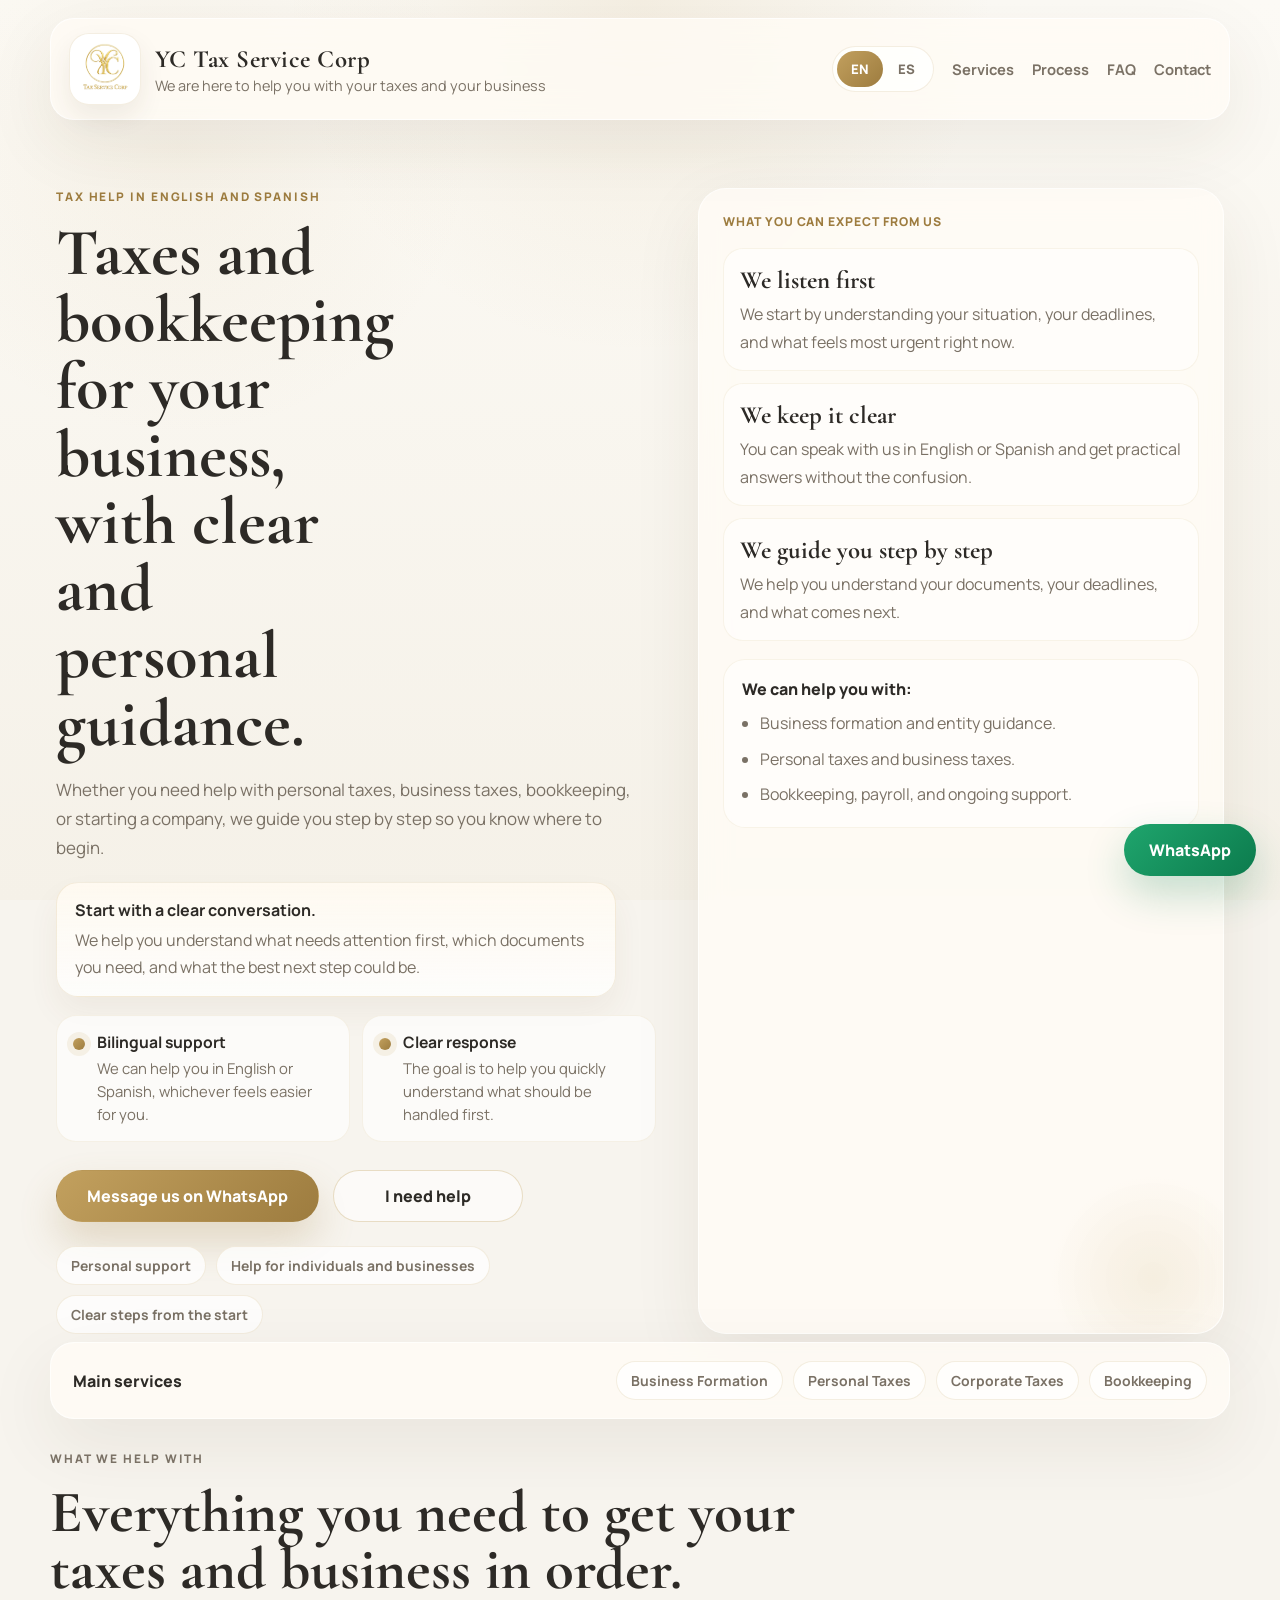
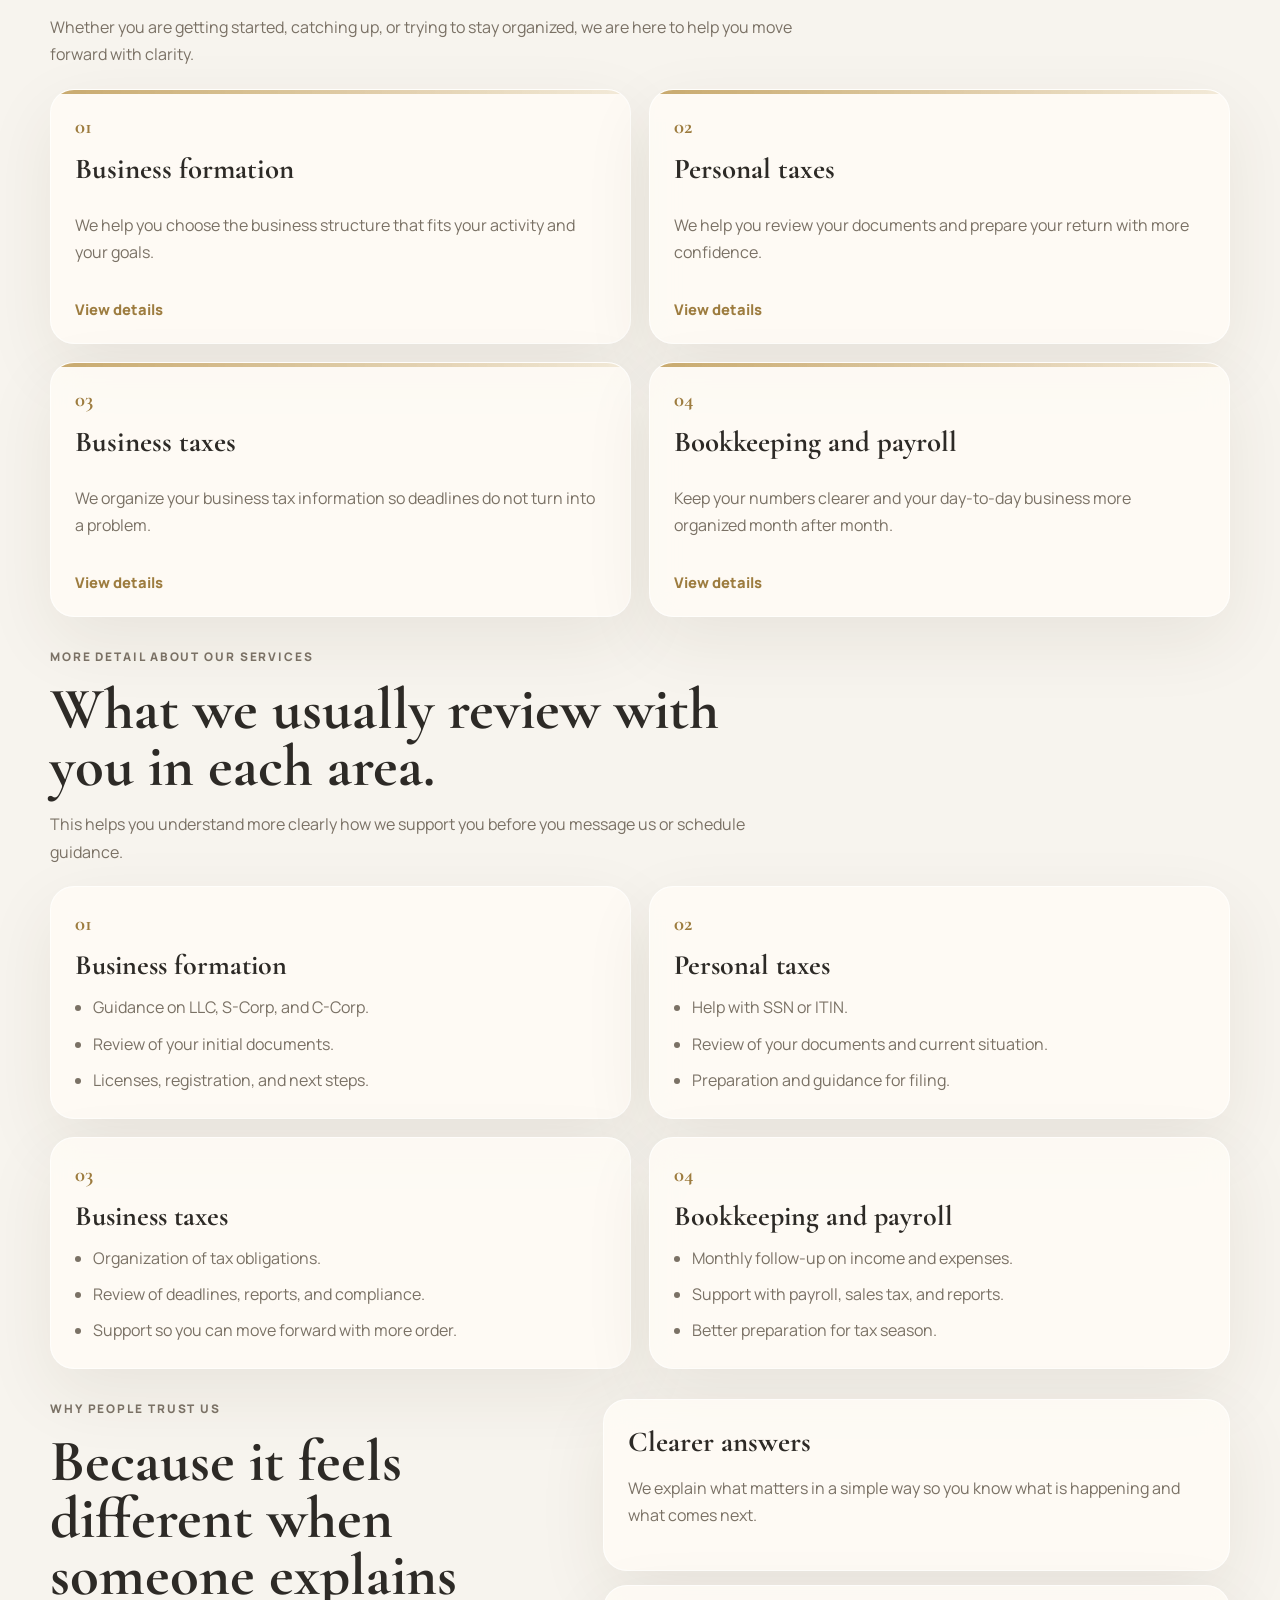
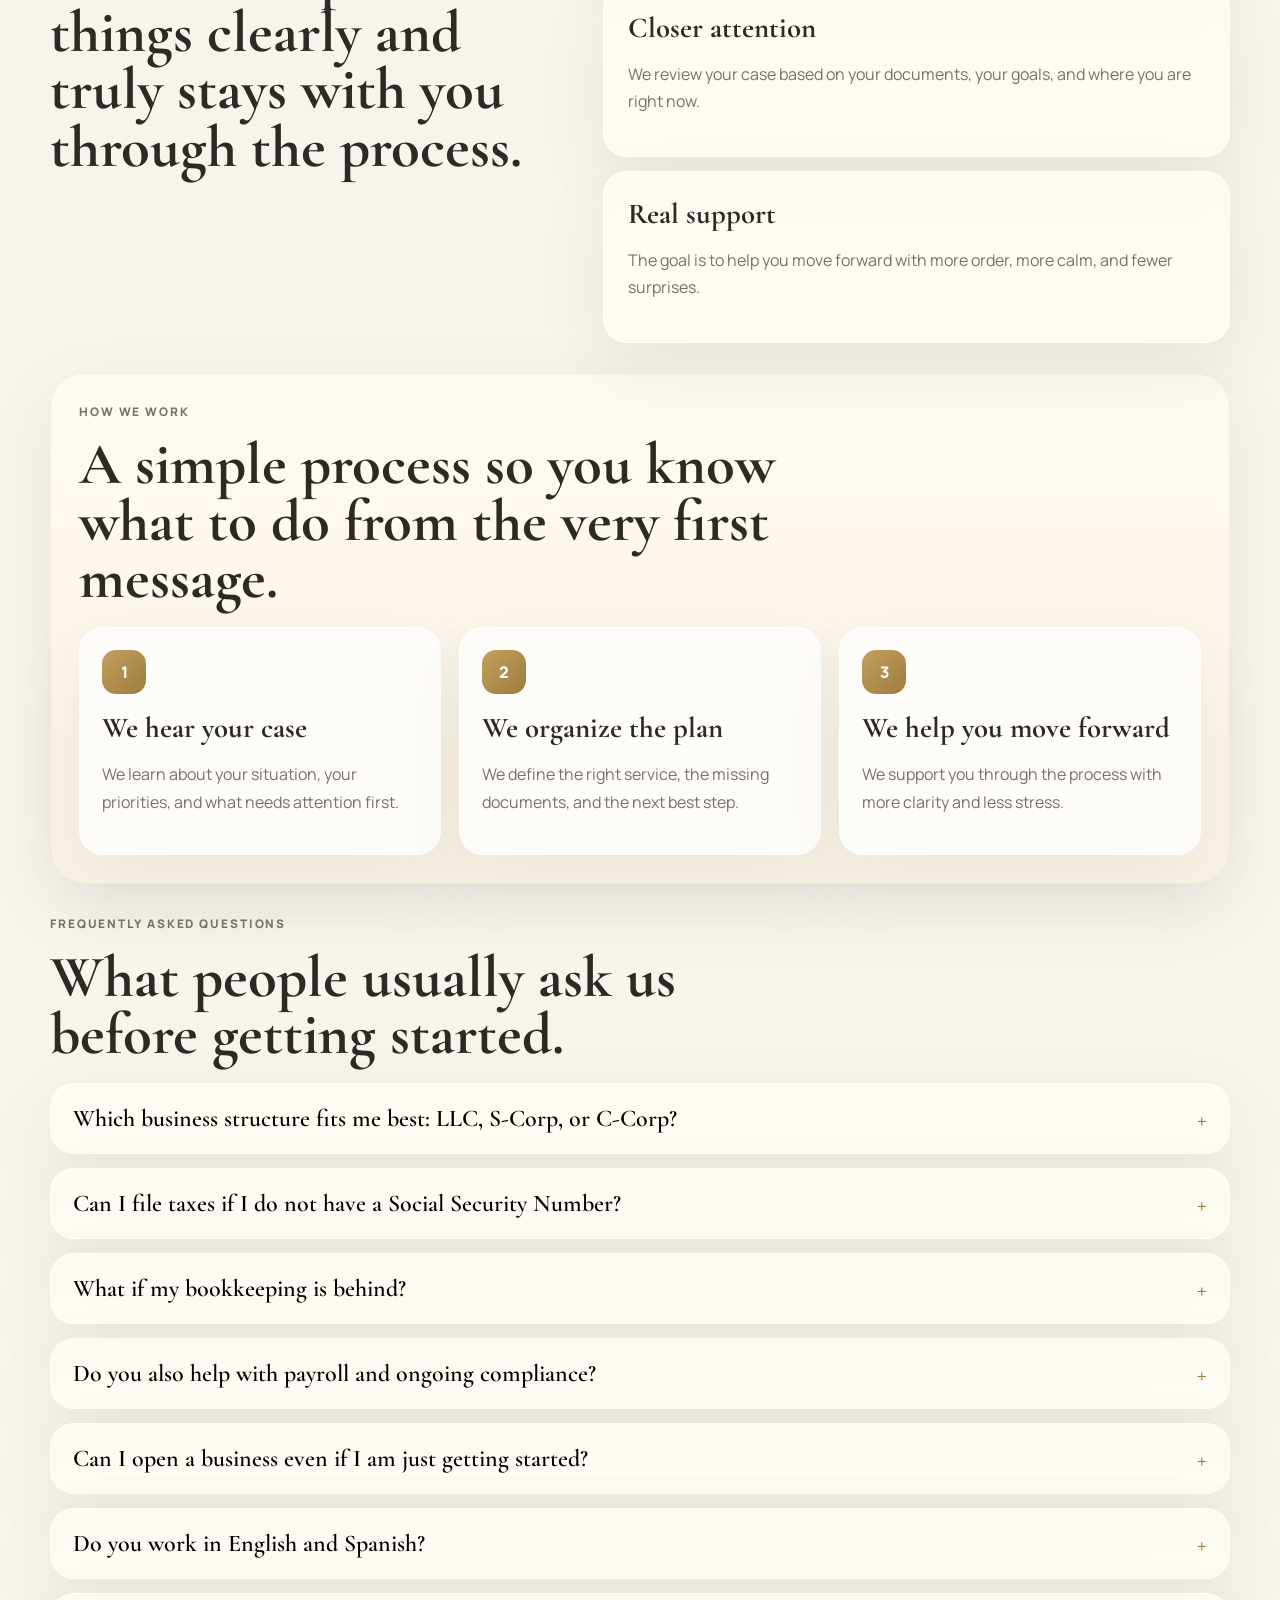
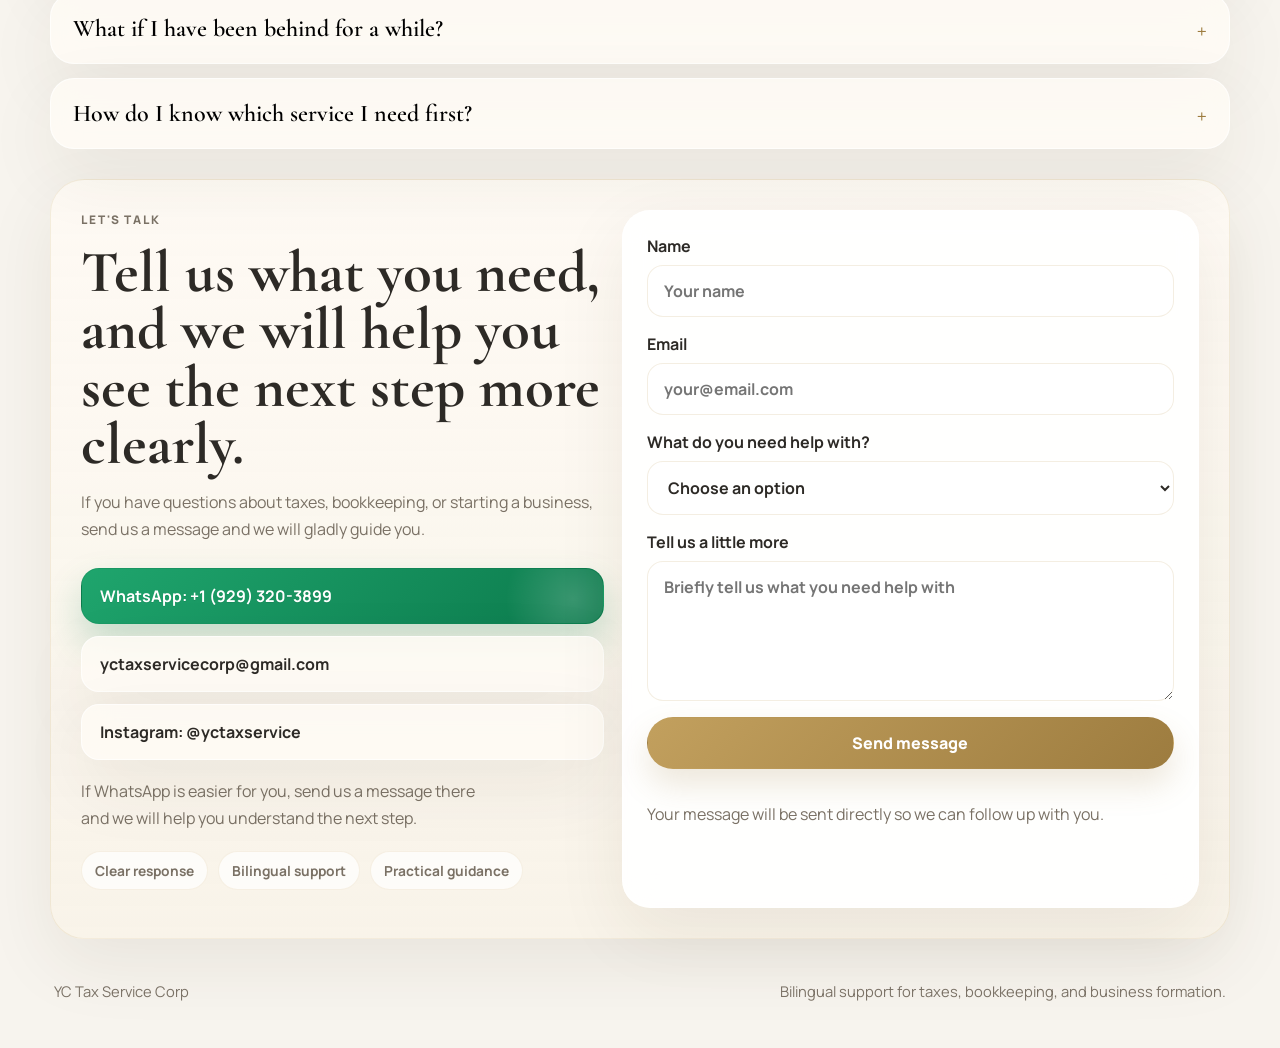
==== commit c90269dd: "Restore homepage content and fix script" ====
--- a/docs/index.html
+++ b/docs/index.html
@@ -211,6 +211,53 @@
           </div>
         </section>
 
+        <section class="service-inclusions-section reveal-on-scroll" id="service-details">
+          <div class="section-heading">
+            <p class="eyebrow" data-i18n="inclusionsEyebrow">Mas detalle sobre nuestros servicios</p>
+            <h2 data-i18n="inclusionsTitle">Lo que normalmente revisamos contigo en cada area.</h2>
+            <p data-i18n="inclusionsIntro">Asi puedes entender mejor en que te apoyamos antes de escribirnos o agendar una orientacion.</p>
+          </div>
+
+          <div class="inclusions-grid">
+            <article class="inclusion-card">
+              <span class="service-index">01</span>
+              <h3 data-i18n="inclusion1Title">Apertura de empresa</h3>
+              <ul class="inclusion-list">
+                <li data-i18n="inclusion1Item1">Orientacion sobre LLC, S-Corp y C-Corp.</li>
+                <li data-i18n="inclusion1Item2">Revision de documentos iniciales.</li>
+                <li data-i18n="inclusion1Item3">Licencias, registro y siguientes pasos.</li>
+              </ul>
+            </article>
+            <article class="inclusion-card">
+              <span class="service-index">02</span>
+              <h3 data-i18n="inclusion2Title">Taxes personales</h3>
+              <ul class="inclusion-list">
+                <li data-i18n="inclusion2Item1">Ayuda con SSN o ITIN.</li>
+                <li data-i18n="inclusion2Item2">Revision de documentos y situacion actual.</li>
+                <li data-i18n="inclusion2Item3">Preparacion y orientacion para presentar.</li>
+              </ul>
+            </article>
+            <article class="inclusion-card">
+              <span class="service-index">03</span>
+              <h3 data-i18n="inclusion3Title">Taxes de negocio</h3>
+              <ul class="inclusion-list">
+                <li data-i18n="inclusion3Item1">Organizacion de obligaciones fiscales.</li>
+                <li data-i18n="inclusion3Item2">Revision de fechas, reportes y cumplimiento.</li>
+                <li data-i18n="inclusion3Item3">Acompanamiento para avanzar con mas orden.</li>
+              </ul>
+            </article>
+            <article class="inclusion-card">
+              <span class="service-index">04</span>
+              <h3 data-i18n="inclusion4Title">Bookkeeping y payroll</h3>
+              <ul class="inclusion-list">
+                <li data-i18n="inclusion4Item1">Seguimiento mensual de ingresos y egresos.</li>
+                <li data-i18n="inclusion4Item2">Apoyo con payroll, sales tax y reportes.</li>
+                <li data-i18n="inclusion4Item3">Mejor preparacion para tax season.</li>
+              </ul>
+            </article>
+          </div>
+        </section>
+
         <section class="authority-section reveal-on-scroll">
           <div class="authority-copy">
             <p class="eyebrow" data-i18n="authorityEyebrow">Por que confian en nosotros</p>
@@ -298,6 +345,42 @@
               </button>
               <div class="faq-answer">
                 <p data-i18n="faq4Answer">Si. Podemos ayudar a guiar tareas recurrentes de cumplimiento y procesos relacionados con payroll.</p>
+              </div>
+            </article>
+            <article class="faq-item reveal-on-scroll">
+              <button class="faq-question" type="button" aria-expanded="false">
+                <span data-i18n="faq5Question">Puedo abrir una empresa aunque apenas estoy comenzando?</span>
+                <span class="faq-plus">+</span>
+              </button>
+              <div class="faq-answer">
+                <p data-i18n="faq5Answer">Si. De hecho, empezar con una estructura mas clara desde el inicio suele evitar errores y correcciones despues.</p>
+              </div>
+            </article>
+            <article class="faq-item reveal-on-scroll">
+              <button class="faq-question" type="button" aria-expanded="false">
+                <span data-i18n="faq6Question">Atienden en ingles y espanol?</span>
+                <span class="faq-plus">+</span>
+              </button>
+              <div class="faq-answer">
+                <p data-i18n="faq6Answer">Si. Podemos atenderte en el idioma con el que te sientas mas comodo y darte orientacion clara en ambos.</p>
+              </div>
+            </article>
+            <article class="faq-item reveal-on-scroll">
+              <button class="faq-question" type="button" aria-expanded="false">
+                <span data-i18n="faq7Question">Que pasa si llevo tiempo sin ponerme al dia?</span>
+                <span class="faq-plus">+</span>
+              </button>
+              <div class="faq-answer">
+                <p data-i18n="faq7Answer">Todavia se puede organizar. Lo importante es revisar lo pendiente, priorizarlo bien y empezar con un plan claro.</p>
+              </div>
+            </article>
+            <article class="faq-item reveal-on-scroll">
+              <button class="faq-question" type="button" aria-expanded="false">
+                <span data-i18n="faq8Question">Como se cual servicio necesito primero?</span>
+                <span class="faq-plus">+</span>
+              </button>
+              <div class="faq-answer">
+                <p data-i18n="faq8Answer">Escribenos por WhatsApp o por el formulario. Revisamos tu caso y te orientamos sobre el mejor siguiente paso.</p>
               </div>
             </article>
           </div>
--- a/docs/styles.css
+++ b/docs/styles.css
@@ -187,6 +187,7 @@
 
 .hero-section,
 .services-section,
+.service-inclusions-section,
 .authority-section,
 .process-section,
 .faq-section,
@@ -489,6 +490,7 @@
 }
 
 .services-grid,
+.inclusions-grid,
 .authority-section,
 .contact-section,
 .process-grid {
@@ -501,7 +503,13 @@
   margin-top: 20px;
 }
 
+.inclusions-grid {
+  grid-template-columns: repeat(2, 1fr);
+  margin-top: 20px;
+}
+
 .service-card,
+.inclusion-card,
 .authority-list article {
   padding: 24px;
   border-radius: 24px;
@@ -512,6 +520,28 @@
   overflow: hidden;
   display: flex;
   flex-direction: column;
+}
+
+.inclusion-card {
+  border: 1px solid rgba(255, 255, 255, 0.68);
+  background: var(--panel);
+  backdrop-filter: blur(14px);
+  box-shadow: var(--shadow);
+}
+
+.inclusion-card h3 {
+  margin: 0 0 12px;
+  font-family: "Cormorant Garamond", serif;
+  font-size: 1.75rem;
+}
+
+.inclusion-list {
+  margin: 0;
+  padding-left: 18px;
+  display: grid;
+  gap: 10px;
+  color: var(--muted);
+  line-height: 1.65;
 }
 
 .service-accent {
@@ -863,6 +893,7 @@
   .hero-section,
   .service-page-hero,
   .services-grid,
+  .inclusions-grid,
   .authority-section,
   .process-grid,
   .contact-section {
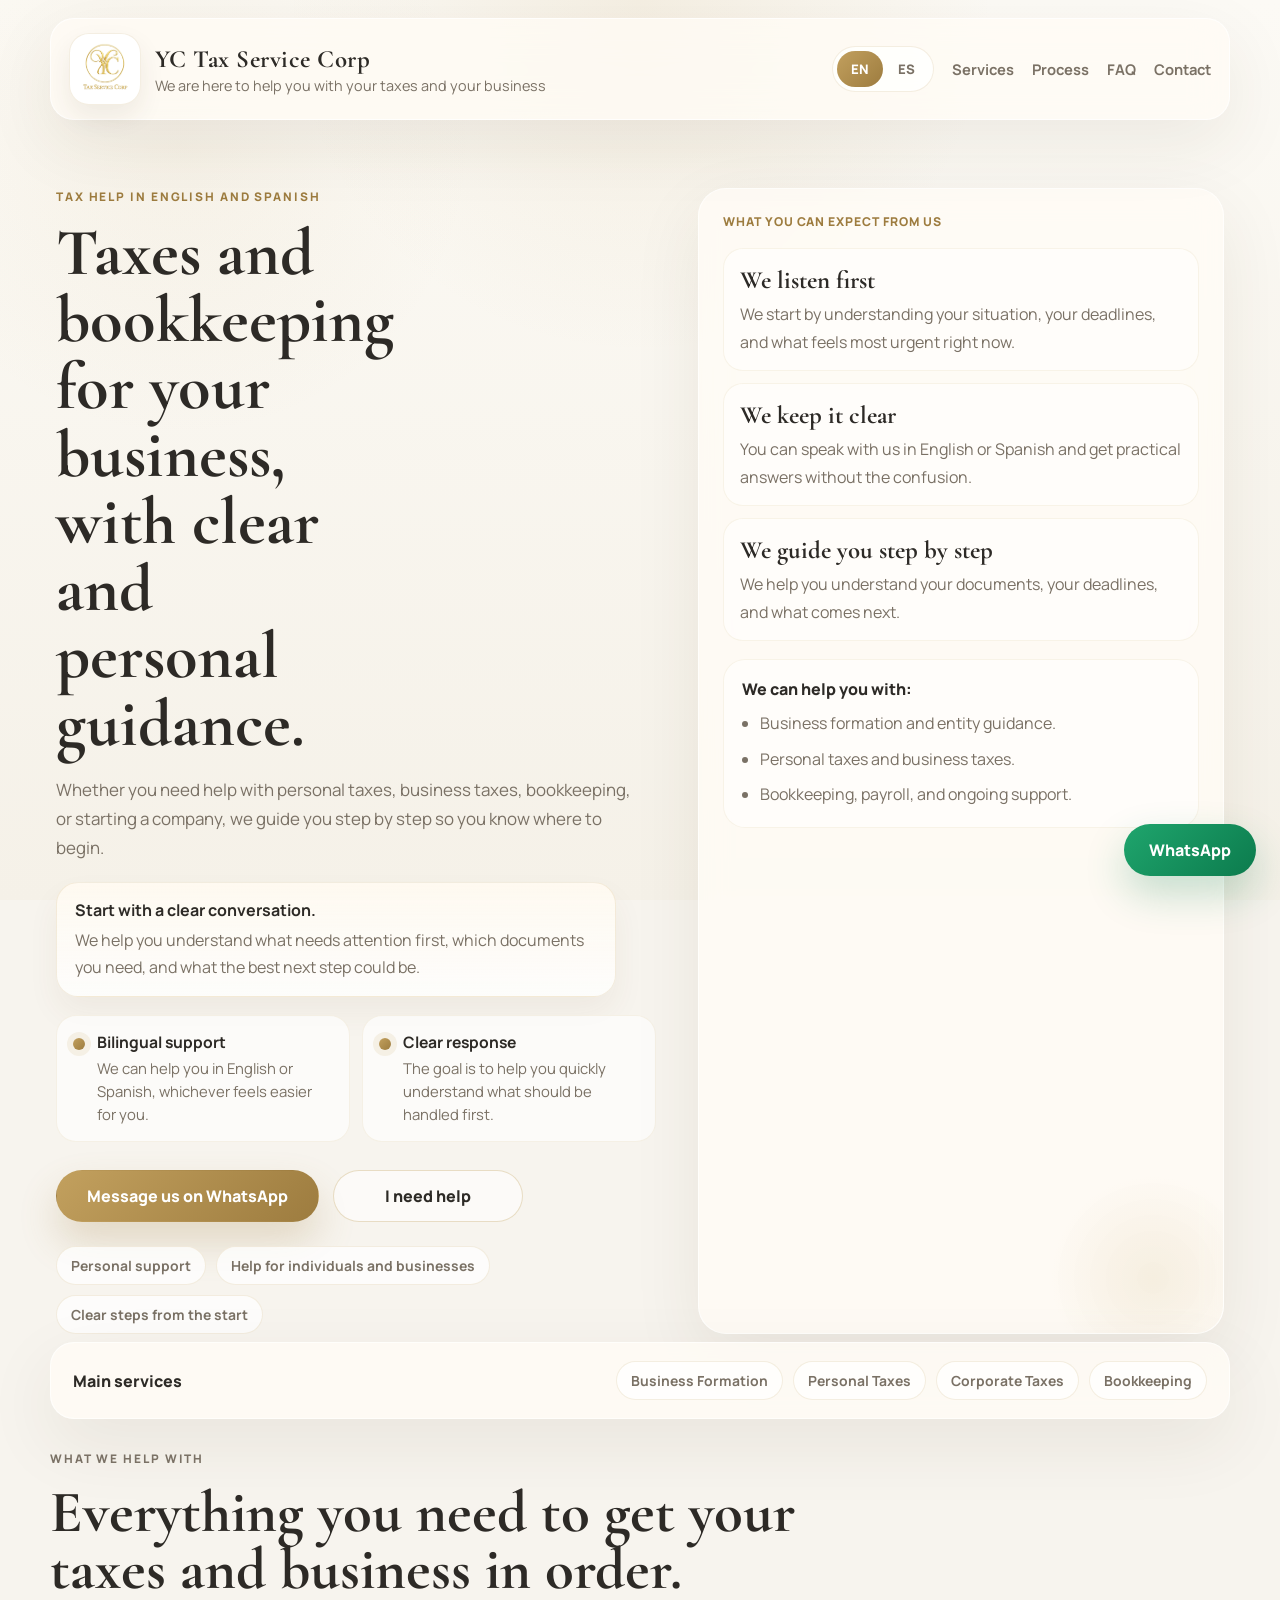
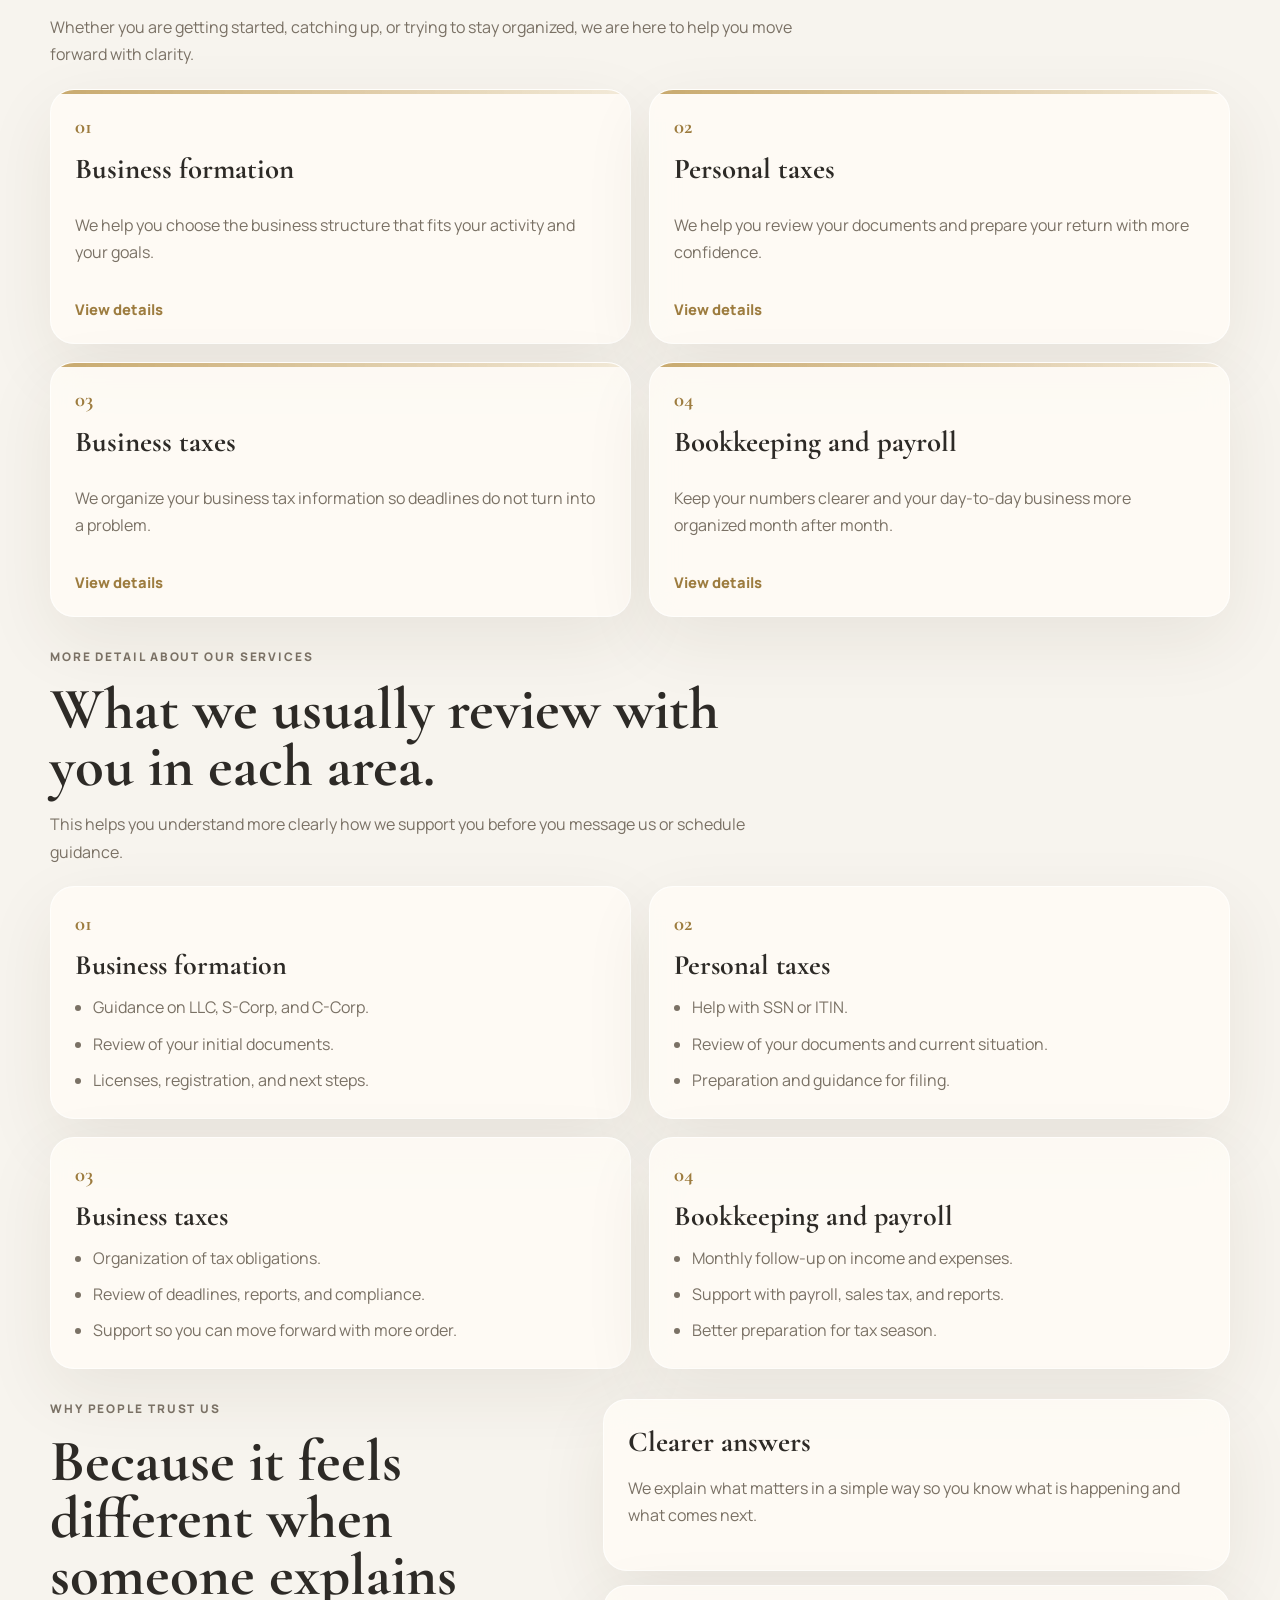
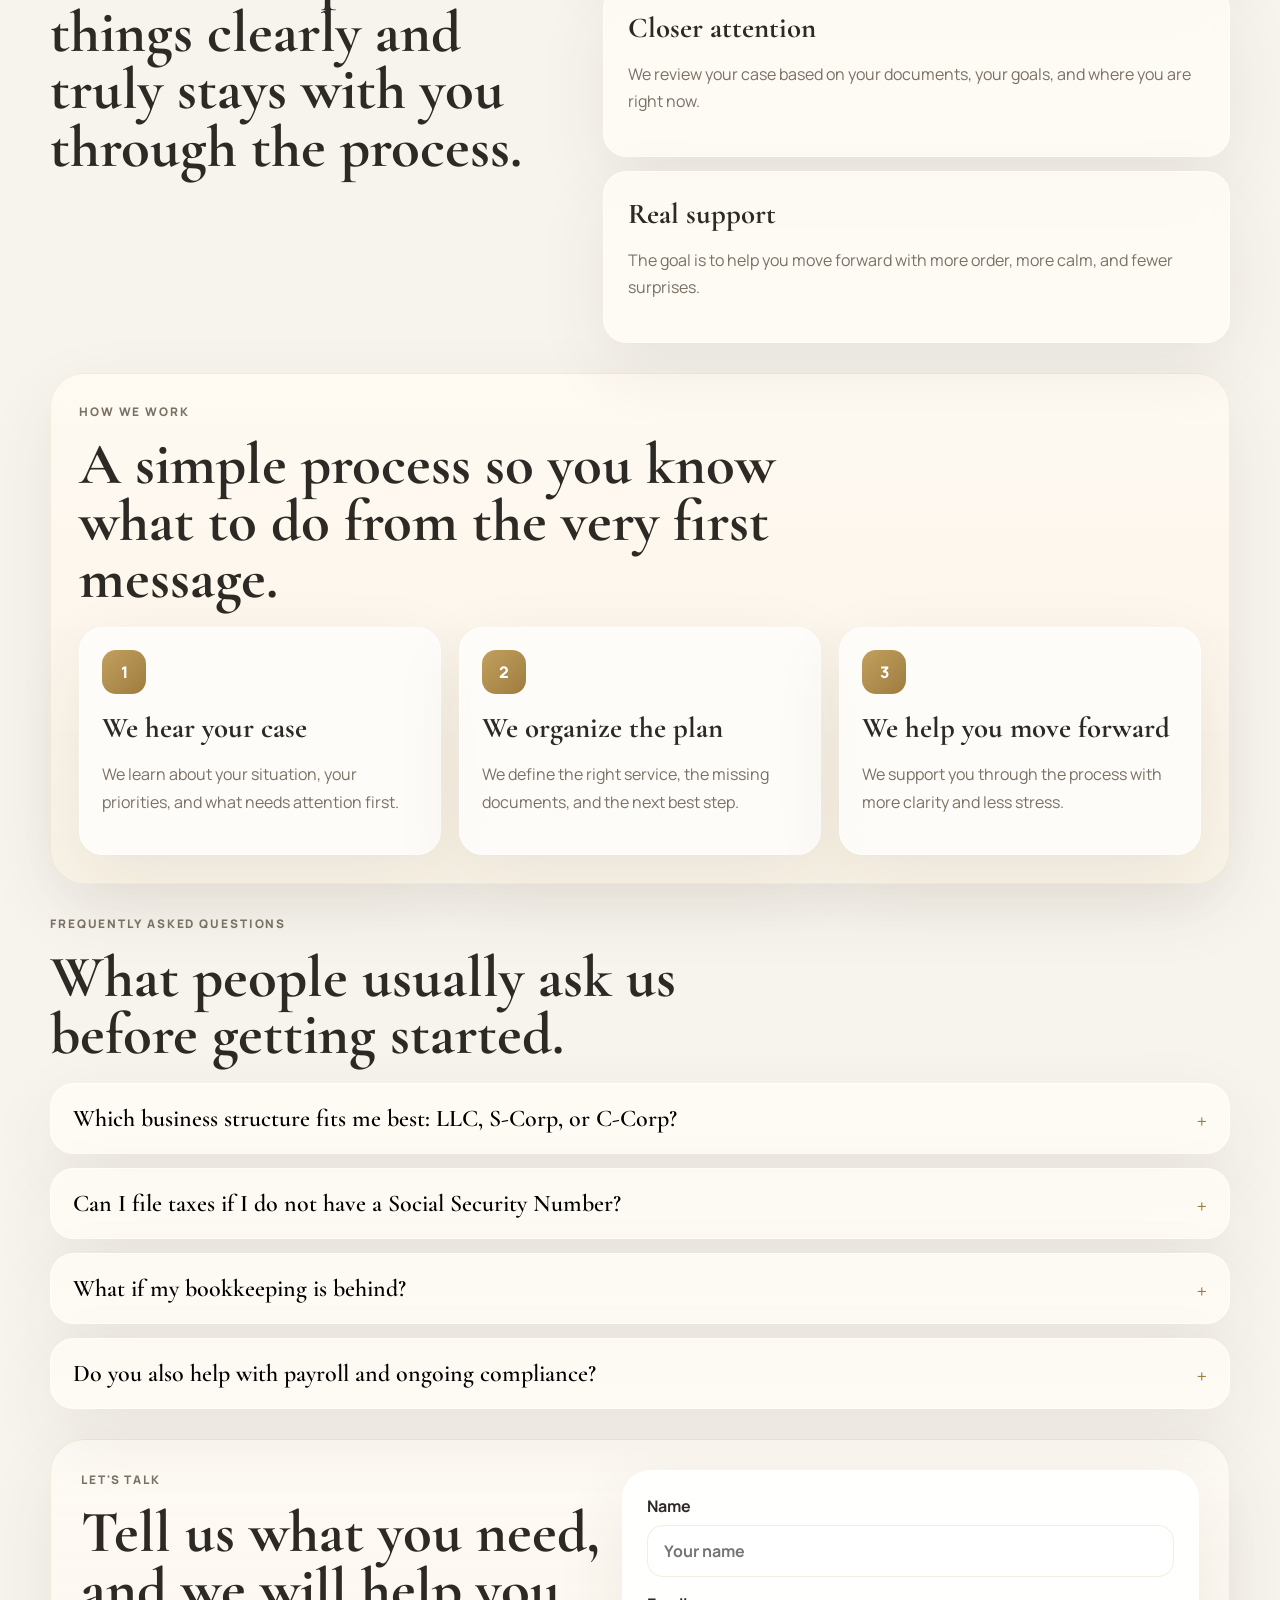
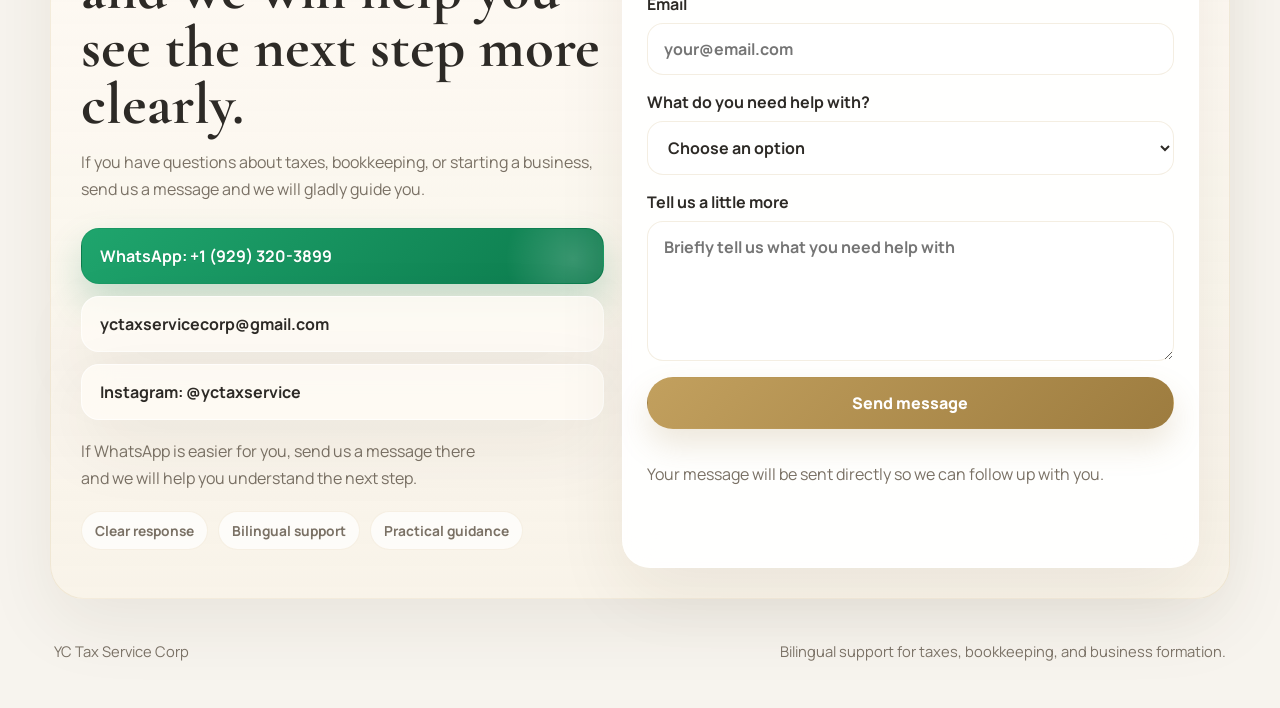
==== commit c7b15363: "Trim homepage FAQ" ====
--- a/docs/index.html
+++ b/docs/index.html
@@ -347,42 +347,6 @@
                 <p data-i18n="faq4Answer">Si. Podemos ayudar a guiar tareas recurrentes de cumplimiento y procesos relacionados con payroll.</p>
               </div>
             </article>
-            <article class="faq-item reveal-on-scroll">
-              <button class="faq-question" type="button" aria-expanded="false">
-                <span data-i18n="faq5Question">Puedo abrir una empresa aunque apenas estoy comenzando?</span>
-                <span class="faq-plus">+</span>
-              </button>
-              <div class="faq-answer">
-                <p data-i18n="faq5Answer">Si. De hecho, empezar con una estructura mas clara desde el inicio suele evitar errores y correcciones despues.</p>
-              </div>
-            </article>
-            <article class="faq-item reveal-on-scroll">
-              <button class="faq-question" type="button" aria-expanded="false">
-                <span data-i18n="faq6Question">Atienden en ingles y espanol?</span>
-                <span class="faq-plus">+</span>
-              </button>
-              <div class="faq-answer">
-                <p data-i18n="faq6Answer">Si. Podemos atenderte en el idioma con el que te sientas mas comodo y darte orientacion clara en ambos.</p>
-              </div>
-            </article>
-            <article class="faq-item reveal-on-scroll">
-              <button class="faq-question" type="button" aria-expanded="false">
-                <span data-i18n="faq7Question">Que pasa si llevo tiempo sin ponerme al dia?</span>
-                <span class="faq-plus">+</span>
-              </button>
-              <div class="faq-answer">
-                <p data-i18n="faq7Answer">Todavia se puede organizar. Lo importante es revisar lo pendiente, priorizarlo bien y empezar con un plan claro.</p>
-              </div>
-            </article>
-            <article class="faq-item reveal-on-scroll">
-              <button class="faq-question" type="button" aria-expanded="false">
-                <span data-i18n="faq8Question">Como se cual servicio necesito primero?</span>
-                <span class="faq-plus">+</span>
-              </button>
-              <div class="faq-answer">
-                <p data-i18n="faq8Answer">Escribenos por WhatsApp o por el formulario. Revisamos tu caso y te orientamos sobre el mejor siguiente paso.</p>
-              </div>
-            </article>
           </div>
         </section>
 
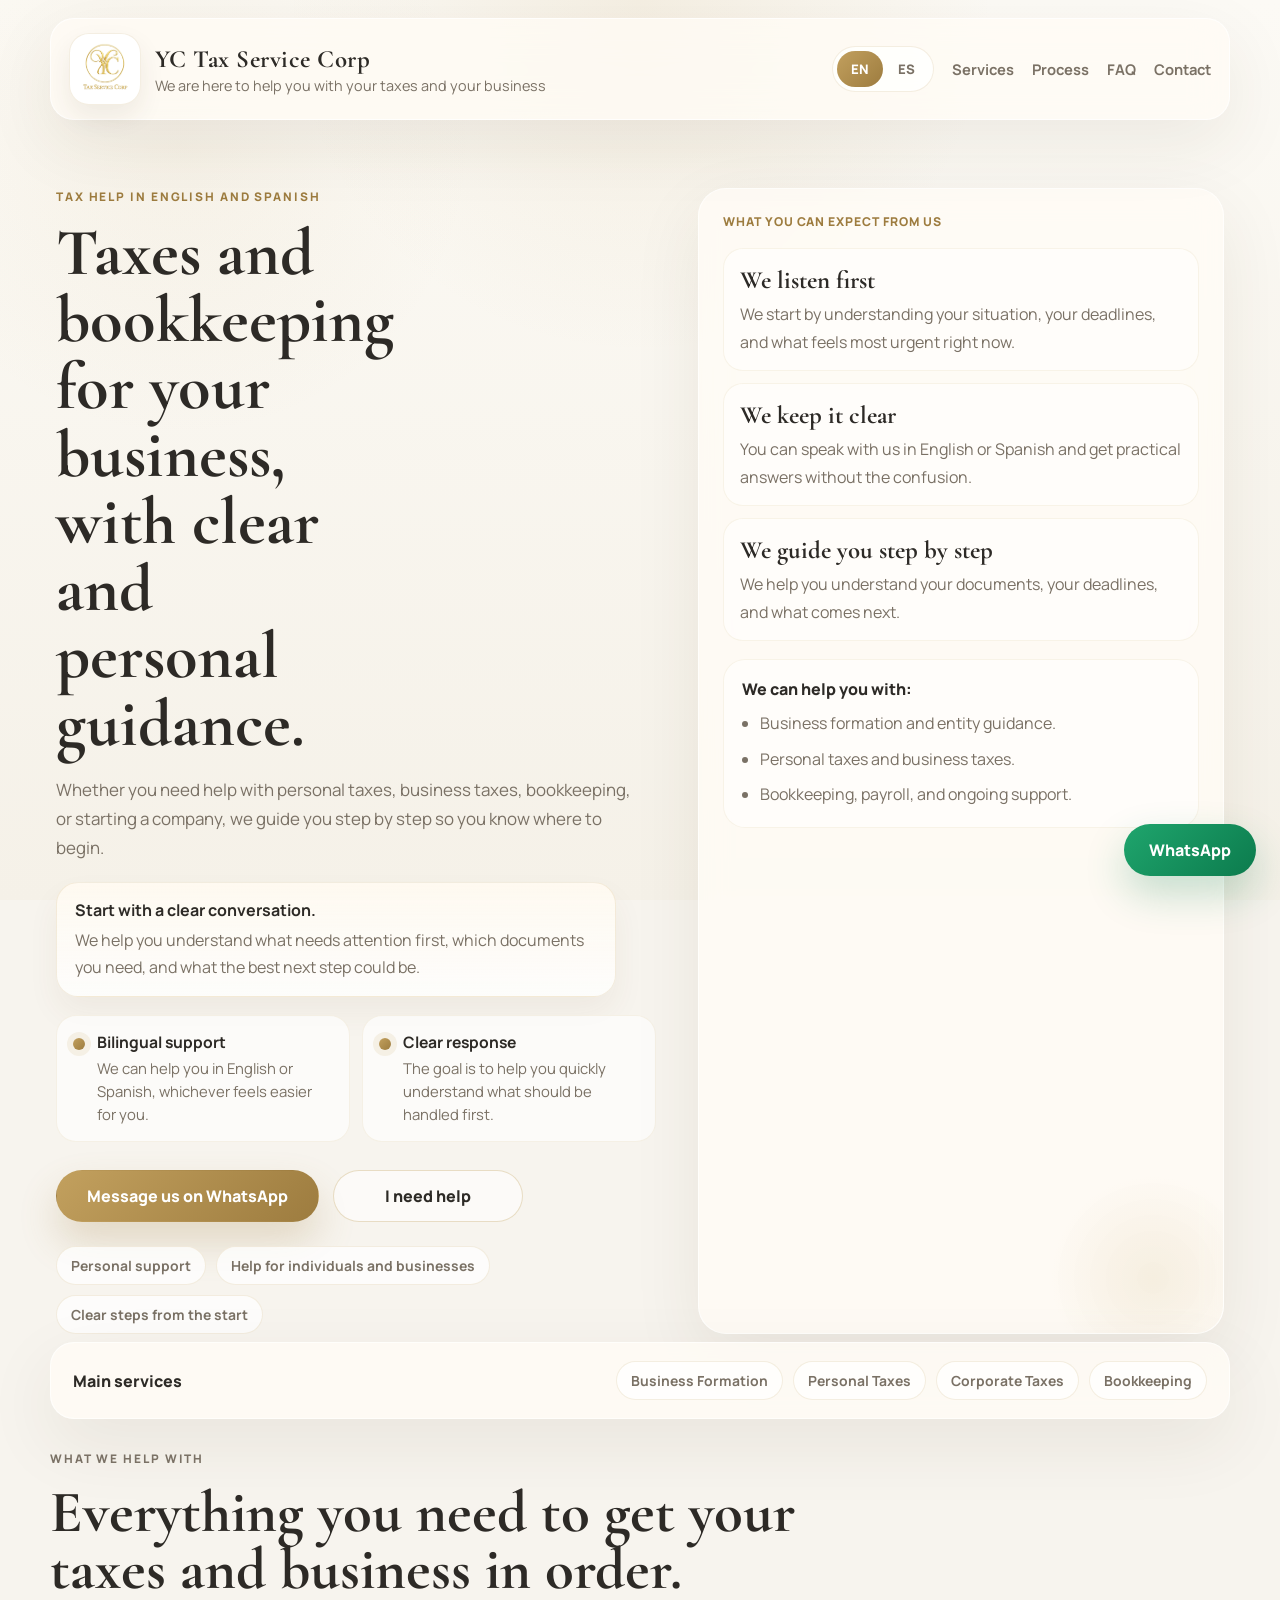
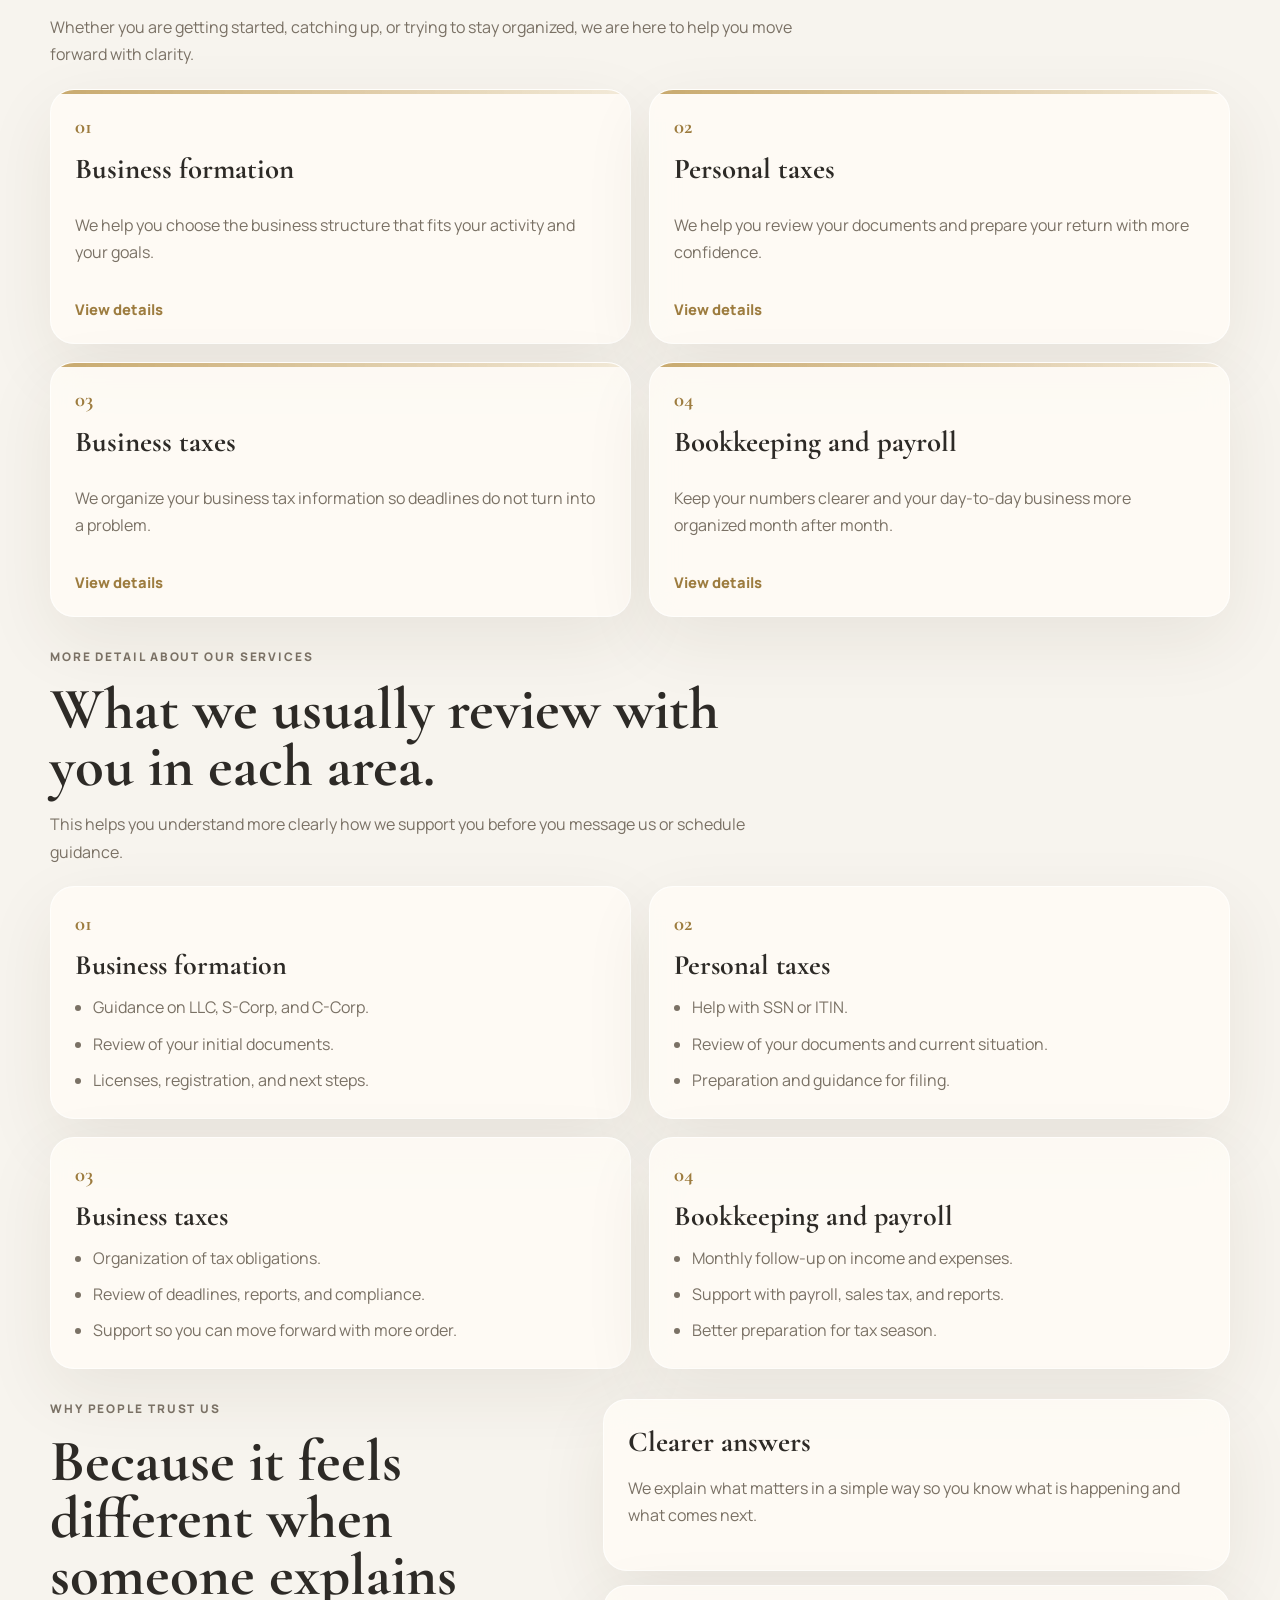
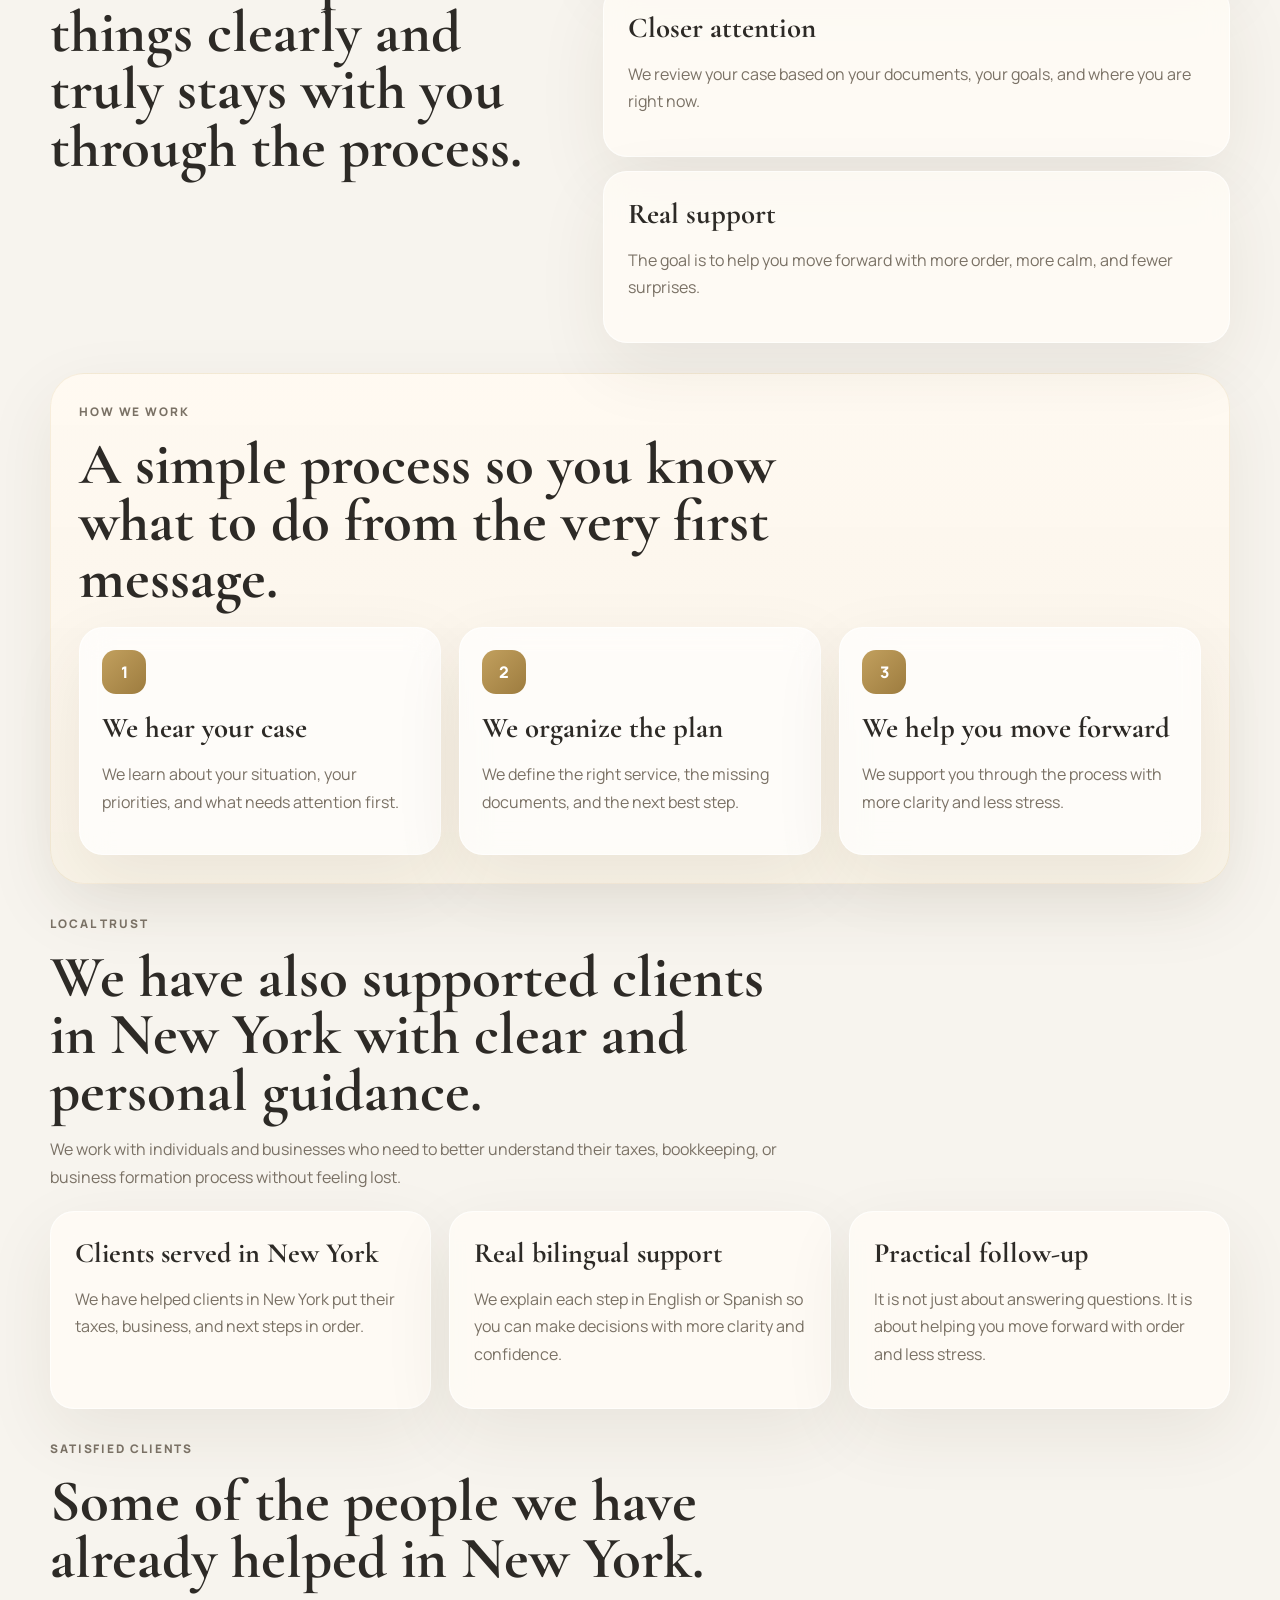
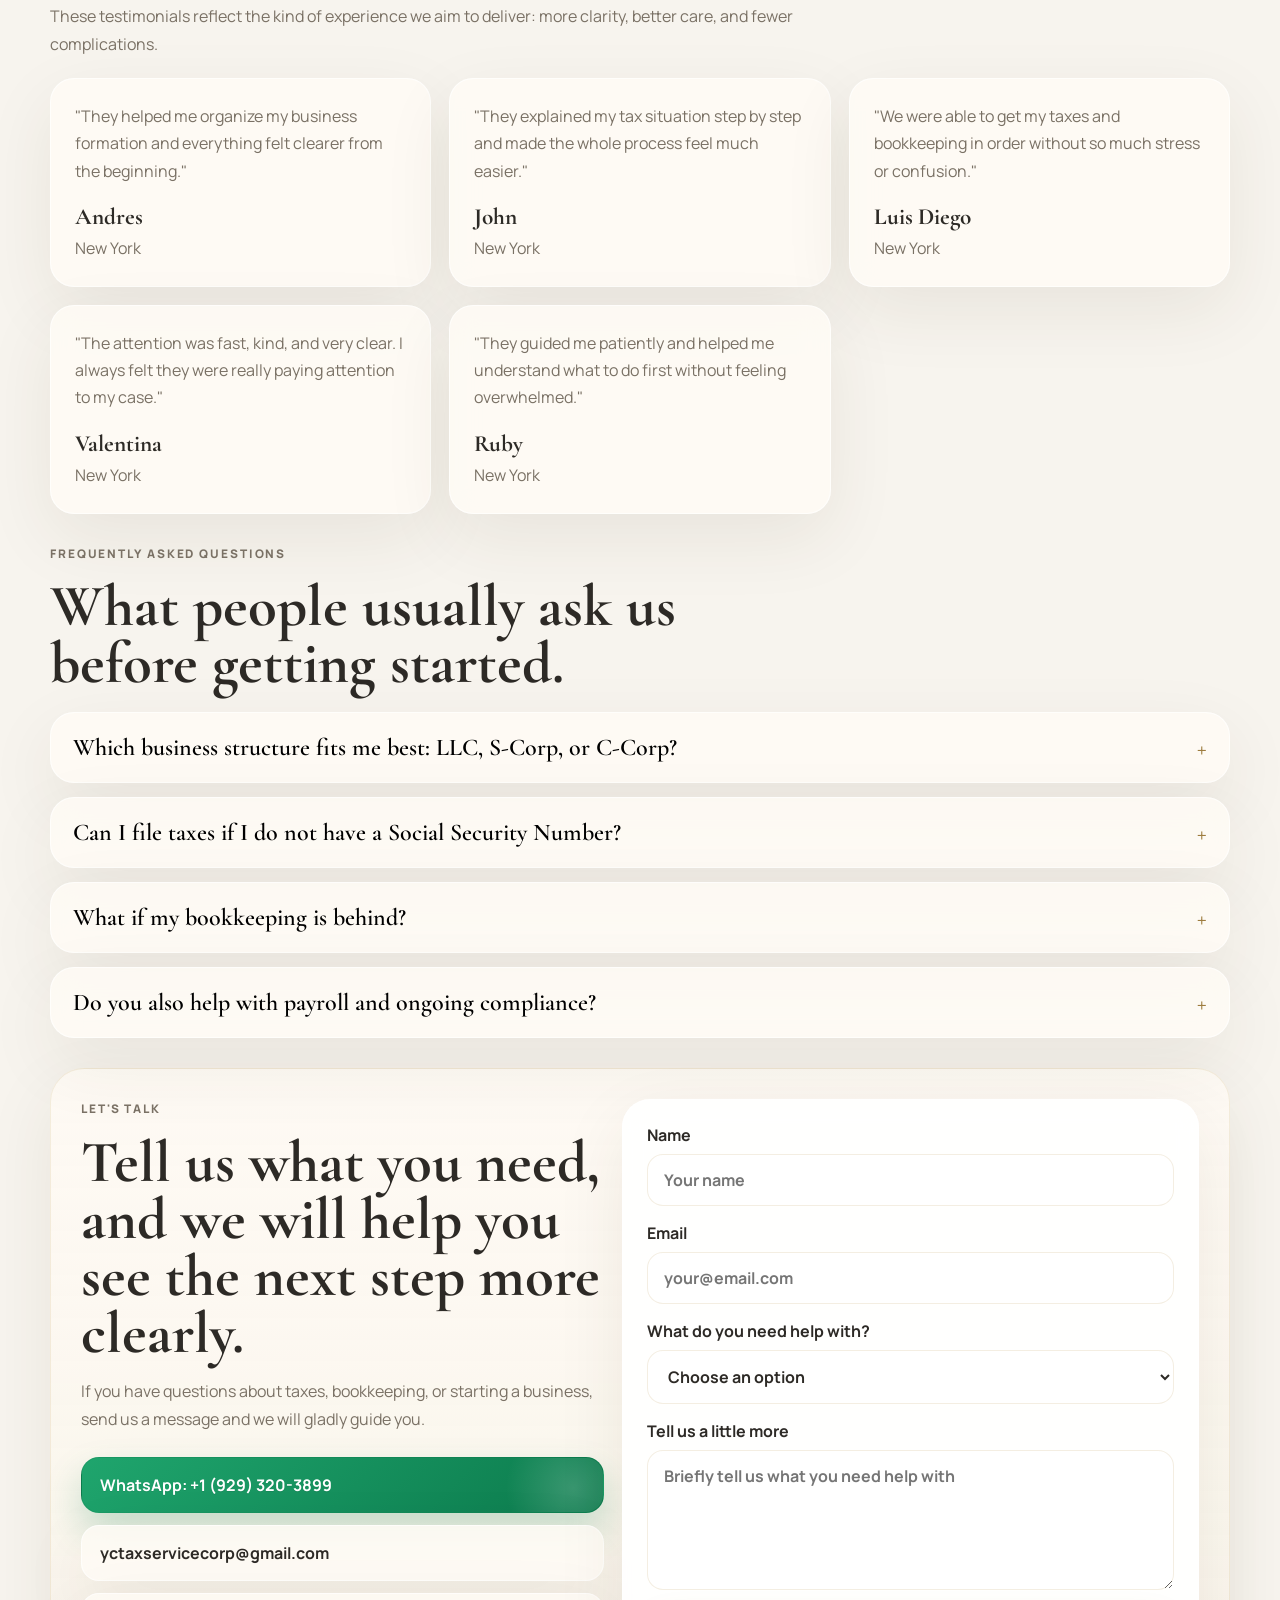
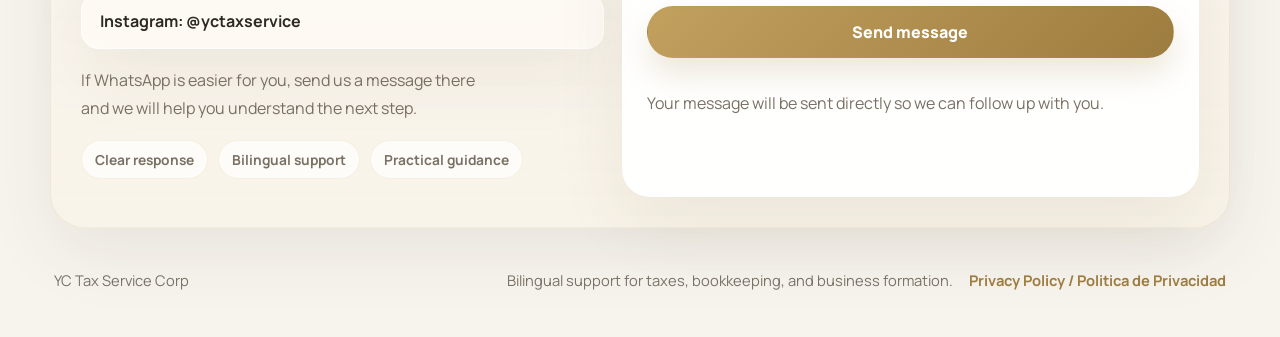
==== commit 75fcb6f7: "Add testimonials, privacy, and trust upgrades" ====
--- a/docs/index.html
+++ b/docs/index.html
@@ -56,6 +56,7 @@
       rel="stylesheet"
     />
     <link rel="stylesheet" href="styles.css" />
+    <script src="site-config.js"></script>
   </head>
   <body>
     <div class="site-bg"></div>
@@ -300,6 +301,75 @@
               <span>3</span>
               <h3 data-i18n="process3Title">Te ayudamos a avanzar</h3>
               <p data-i18n="process3Text">Te acompanamos para que el proceso avance con mas claridad y menos estres.</p>
+            </article>
+          </div>
+        </section>
+
+        <section class="local-trust-section reveal-on-scroll" id="new-york">
+          <div class="section-heading">
+            <p class="eyebrow" data-i18n="newYorkEyebrow">Confianza local</p>
+            <h2 data-i18n="newYorkTitle">Tambien hemos apoyado a clientes en New York con una atencion clara y cercana.</h2>
+            <p data-i18n="newYorkIntro">Trabajamos con personas y negocios que necesitan entender mejor sus taxes, su bookkeeping o el proceso para abrir una empresa sin sentirse perdidos.</p>
+          </div>
+
+          <div class="local-trust-grid">
+            <article class="local-trust-card">
+              <h3 data-i18n="newYorkCard1Title">Clientes atendidos en New York</h3>
+              <p data-i18n="newYorkCard1Text">Hemos ayudado a clientes en New York a poner en orden sus taxes, su negocio y sus siguientes pasos.</p>
+            </article>
+            <article class="local-trust-card">
+              <h3 data-i18n="newYorkCard2Title">Atencion bilingue real</h3>
+              <p data-i18n="newYorkCard2Text">Explicamos cada paso en ingles o espanol para que tomes decisiones con mas claridad y confianza.</p>
+            </article>
+            <article class="local-trust-card">
+              <h3 data-i18n="newYorkCard3Title">Seguimiento practico</h3>
+              <p data-i18n="newYorkCard3Text">No se trata solo de responder dudas, sino de ayudarte a avanzar con orden y menos estres.</p>
+            </article>
+          </div>
+        </section>
+
+        <section class="testimonials-section reveal-on-scroll" id="testimonials">
+          <div class="section-heading">
+            <p class="eyebrow" data-i18n="testimonialsEyebrow">Clientes satisfechos</p>
+            <h2 data-i18n="testimonialsTitle">Algunas personas a las que ya hemos atendido en New York.</h2>
+            <p data-i18n="testimonialsIntro">Estos testimonios resumen el tipo de experiencia que buscamos dar: mas claridad, mejor trato y menos complicaciones.</p>
+          </div>
+
+          <div class="testimonials-grid">
+            <article class="testimonial-card">
+              <p class="testimonial-quote" data-i18n="testimonial1Quote">"Me ayudaron a organizar la apertura de mi empresa y senti claridad desde el primer momento."</p>
+              <div class="testimonial-meta">
+                <strong>Andres</strong>
+                <span data-i18n="testimonialLocation">New York</span>
+              </div>
+            </article>
+            <article class="testimonial-card">
+              <p class="testimonial-quote" data-i18n="testimonial2Quote">"They explained my tax situation step by step and made the whole process feel much easier."</p>
+              <div class="testimonial-meta">
+                <strong>John</strong>
+                <span data-i18n="testimonialLocation">New York</span>
+              </div>
+            </article>
+            <article class="testimonial-card">
+              <p class="testimonial-quote" data-i18n="testimonial3Quote">"Pudimos poner mis taxes y mi bookkeeping en orden sin tanto estres ni confusion."</p>
+              <div class="testimonial-meta">
+                <strong>Luis Diego</strong>
+                <span data-i18n="testimonialLocation">New York</span>
+              </div>
+            </article>
+            <article class="testimonial-card">
+              <p class="testimonial-quote" data-i18n="testimonial4Quote">"La atencion fue rapida, amable y muy clara. Siempre senti que si estaban pendientes de mi caso."</p>
+              <div class="testimonial-meta">
+                <strong>Valentina</strong>
+                <span data-i18n="testimonialLocation">New York</span>
+              </div>
+            </article>
+            <article class="testimonial-card">
+              <p class="testimonial-quote" data-i18n="testimonial5Quote">"Me orientaron con paciencia y me ayudaron a entender que hacer primero sin sentirme perdida."</p>
+              <div class="testimonial-meta">
+                <strong>Ruby</strong>
+                <span data-i18n="testimonialLocation">New York</span>
+              </div>
             </article>
           </div>
         </section>
@@ -405,7 +475,10 @@
 
       <footer class="site-footer">
         <p>YC Tax Service Corp</p>
-        <p data-i18n="footerText">Apoyo bilingue para taxes, bookkeeping y apertura de empresa.</p>
+        <div class="footer-links">
+          <p data-i18n="footerText">Apoyo bilingue para taxes, bookkeeping y apertura de empresa.</p>
+          <a href="privacy.html">Privacy Policy / Politica de Privacidad</a>
+        </div>
       </footer>
 
       <a class="floating-whatsapp whatsapp-link" href="#" target="_blank" rel="noreferrer" data-i18n="floatingWhatsapp" aria-label="WhatsApp YC Tax Service Corp">WhatsApp</a>
--- a/docs/styles.css
+++ b/docs/styles.css
@@ -190,6 +190,8 @@
 .service-inclusions-section,
 .authority-section,
 .process-section,
+.local-trust-section,
+.testimonials-section,
 .faq-section,
 .contact-section {
   margin-top: 30px;
@@ -491,6 +493,8 @@
 
 .services-grid,
 .inclusions-grid,
+.local-trust-grid,
+.testimonials-grid,
 .authority-section,
 .contact-section,
 .process-grid {
@@ -508,8 +512,20 @@
   margin-top: 20px;
 }
 
+.local-trust-grid {
+  grid-template-columns: repeat(3, 1fr);
+  margin-top: 20px;
+}
+
+.testimonials-grid {
+  grid-template-columns: repeat(3, 1fr);
+  margin-top: 20px;
+}
+
 .service-card,
 .inclusion-card,
+.local-trust-card,
+.testimonial-card,
 .authority-list article {
   padding: 24px;
   border-radius: 24px;
@@ -527,6 +543,56 @@
   background: var(--panel);
   backdrop-filter: blur(14px);
   box-shadow: var(--shadow);
+}
+
+.local-trust-card,
+.testimonial-card {
+  border: 1px solid rgba(255, 255, 255, 0.68);
+  background: var(--panel);
+  backdrop-filter: blur(14px);
+  box-shadow: var(--shadow);
+}
+
+.local-trust-card h3,
+.testimonial-meta strong,
+.legal-card h2,
+.legal-card h3 {
+  font-family: "Cormorant Garamond", serif;
+}
+
+.local-trust-card h3 {
+  margin: 0 0 10px;
+  font-size: 1.75rem;
+}
+
+.local-trust-card p,
+.testimonial-card p,
+.testimonial-meta span,
+.legal-card p,
+.legal-card li {
+  color: var(--muted);
+  line-height: 1.7;
+}
+
+.testimonial-card {
+  display: flex;
+  flex-direction: column;
+  justify-content: space-between;
+  gap: 18px;
+}
+
+.testimonial-quote {
+  margin: 0;
+  font-size: 1rem;
+}
+
+.testimonial-meta {
+  display: grid;
+  gap: 4px;
+}
+
+.testimonial-meta strong {
+  font-size: 1.45rem;
 }
 
 .inclusion-card h3 {
@@ -855,6 +921,59 @@
   margin: 0;
 }
 
+.footer-links {
+  display: flex;
+  align-items: center;
+  gap: 16px;
+  flex-wrap: wrap;
+}
+
+.footer-links a {
+  color: var(--gold-deep);
+  font-weight: 700;
+}
+
+.legal-page {
+  padding-top: 12px;
+}
+
+.legal-hero,
+.legal-card {
+  border: 1px solid rgba(255, 255, 255, 0.68);
+  background: var(--panel);
+  backdrop-filter: blur(14px);
+  box-shadow: var(--shadow);
+}
+
+.legal-hero {
+  margin-top: 30px;
+  padding: 28px;
+  border-radius: 30px;
+}
+
+.legal-grid {
+  display: grid;
+  gap: 18px;
+  margin-top: 22px;
+}
+
+.legal-card {
+  padding: 24px;
+  border-radius: 24px;
+}
+
+.legal-card h2,
+.legal-card h3 {
+  margin: 0 0 12px;
+}
+
+.legal-card ul {
+  margin: 0;
+  padding-left: 18px;
+  display: grid;
+  gap: 10px;
+}
+
 .floating-whatsapp {
   position: fixed;
   right: 24px;
@@ -894,6 +1013,8 @@
   .service-page-hero,
   .services-grid,
   .inclusions-grid,
+  .local-trust-grid,
+  .testimonials-grid,
   .authority-section,
   .process-grid,
   .contact-section {
@@ -901,7 +1022,8 @@
   }
 
   .signature-strip,
-  .site-footer {
+  .site-footer,
+  .footer-links {
     flex-direction: column;
     align-items: flex-start;
   }
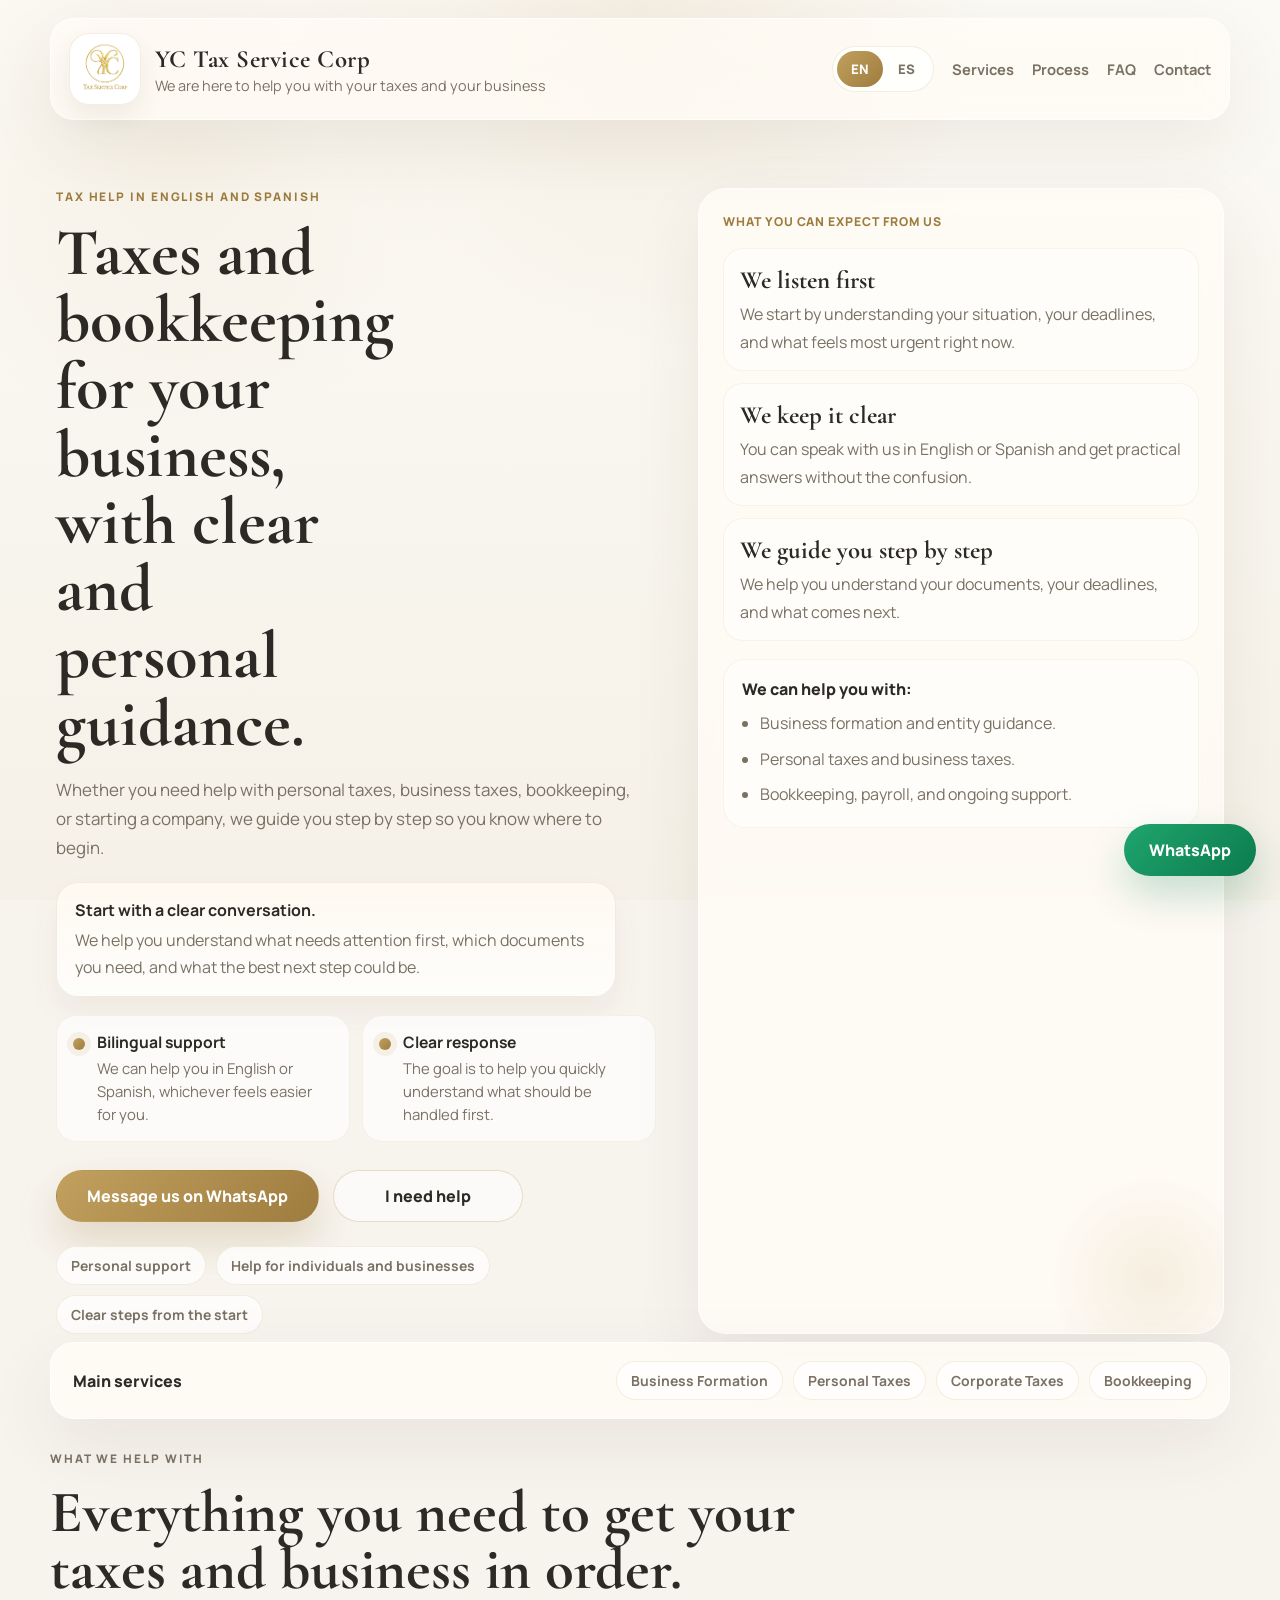
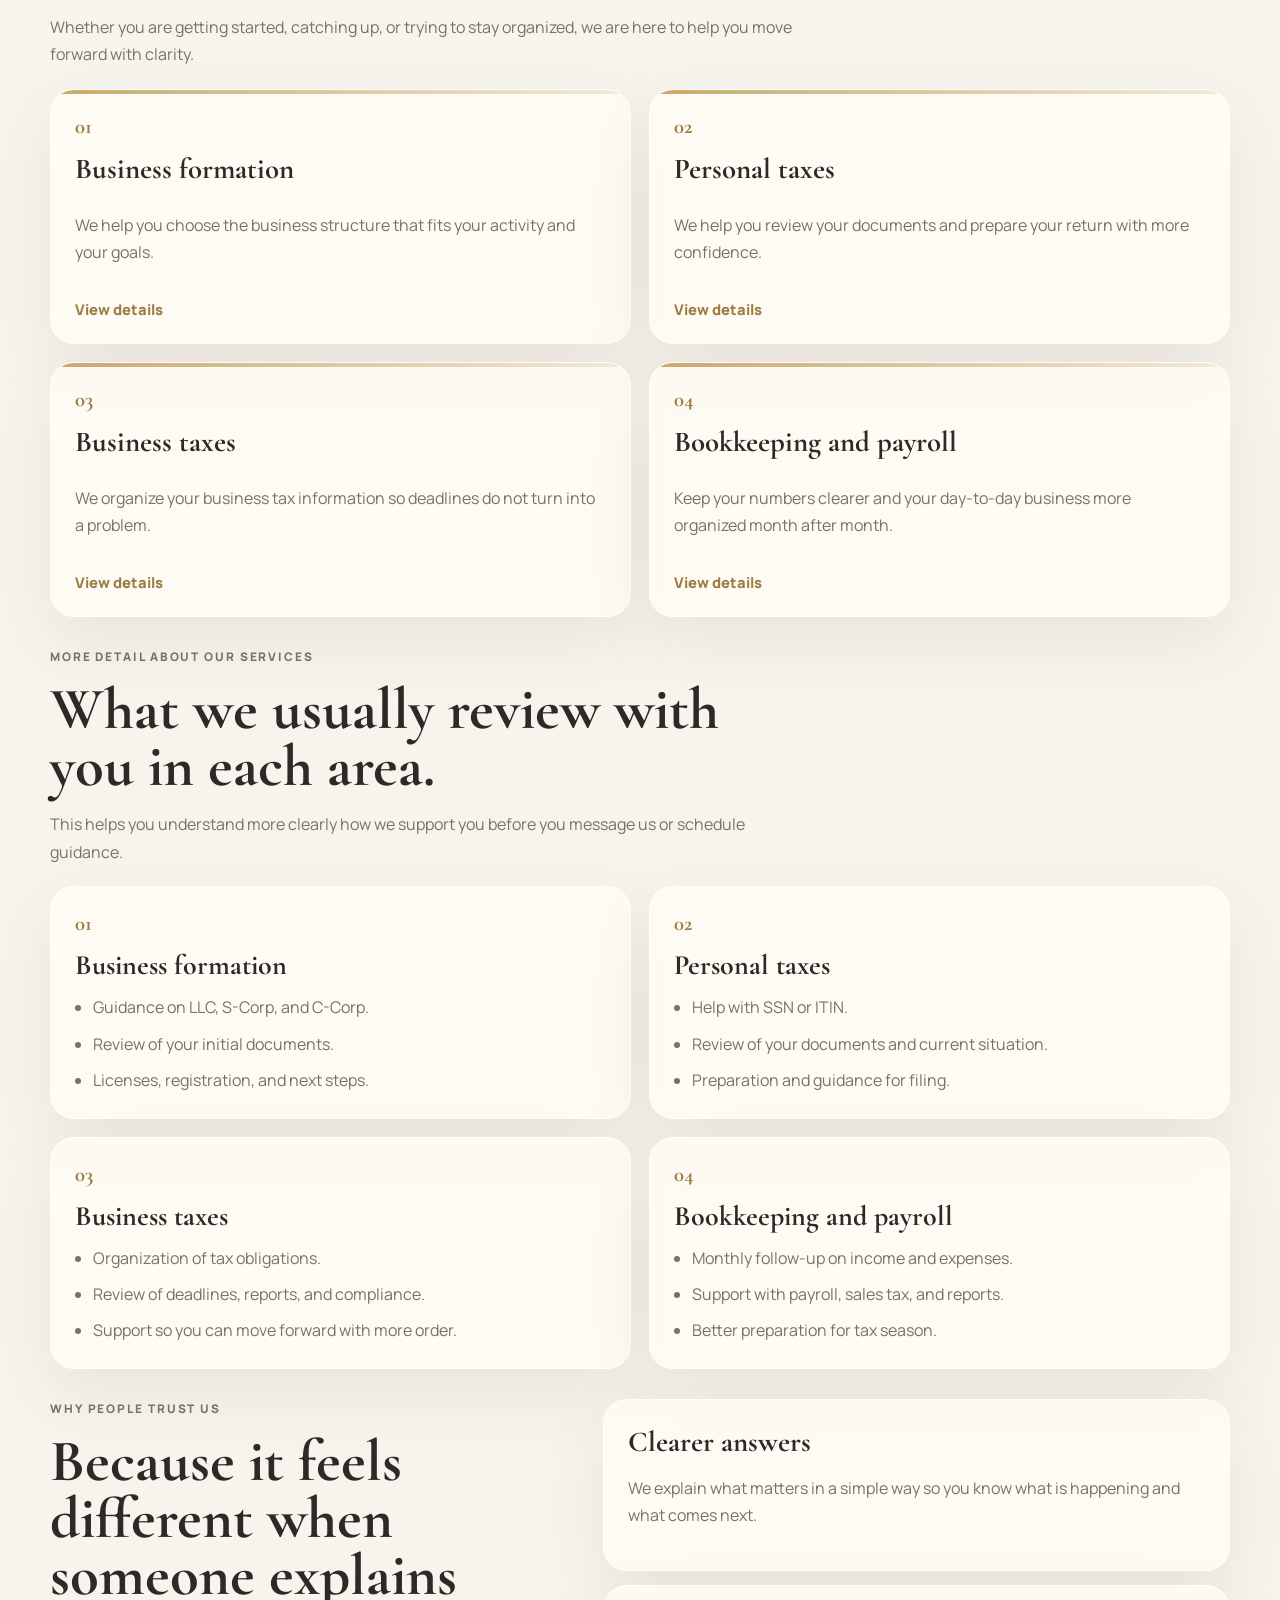
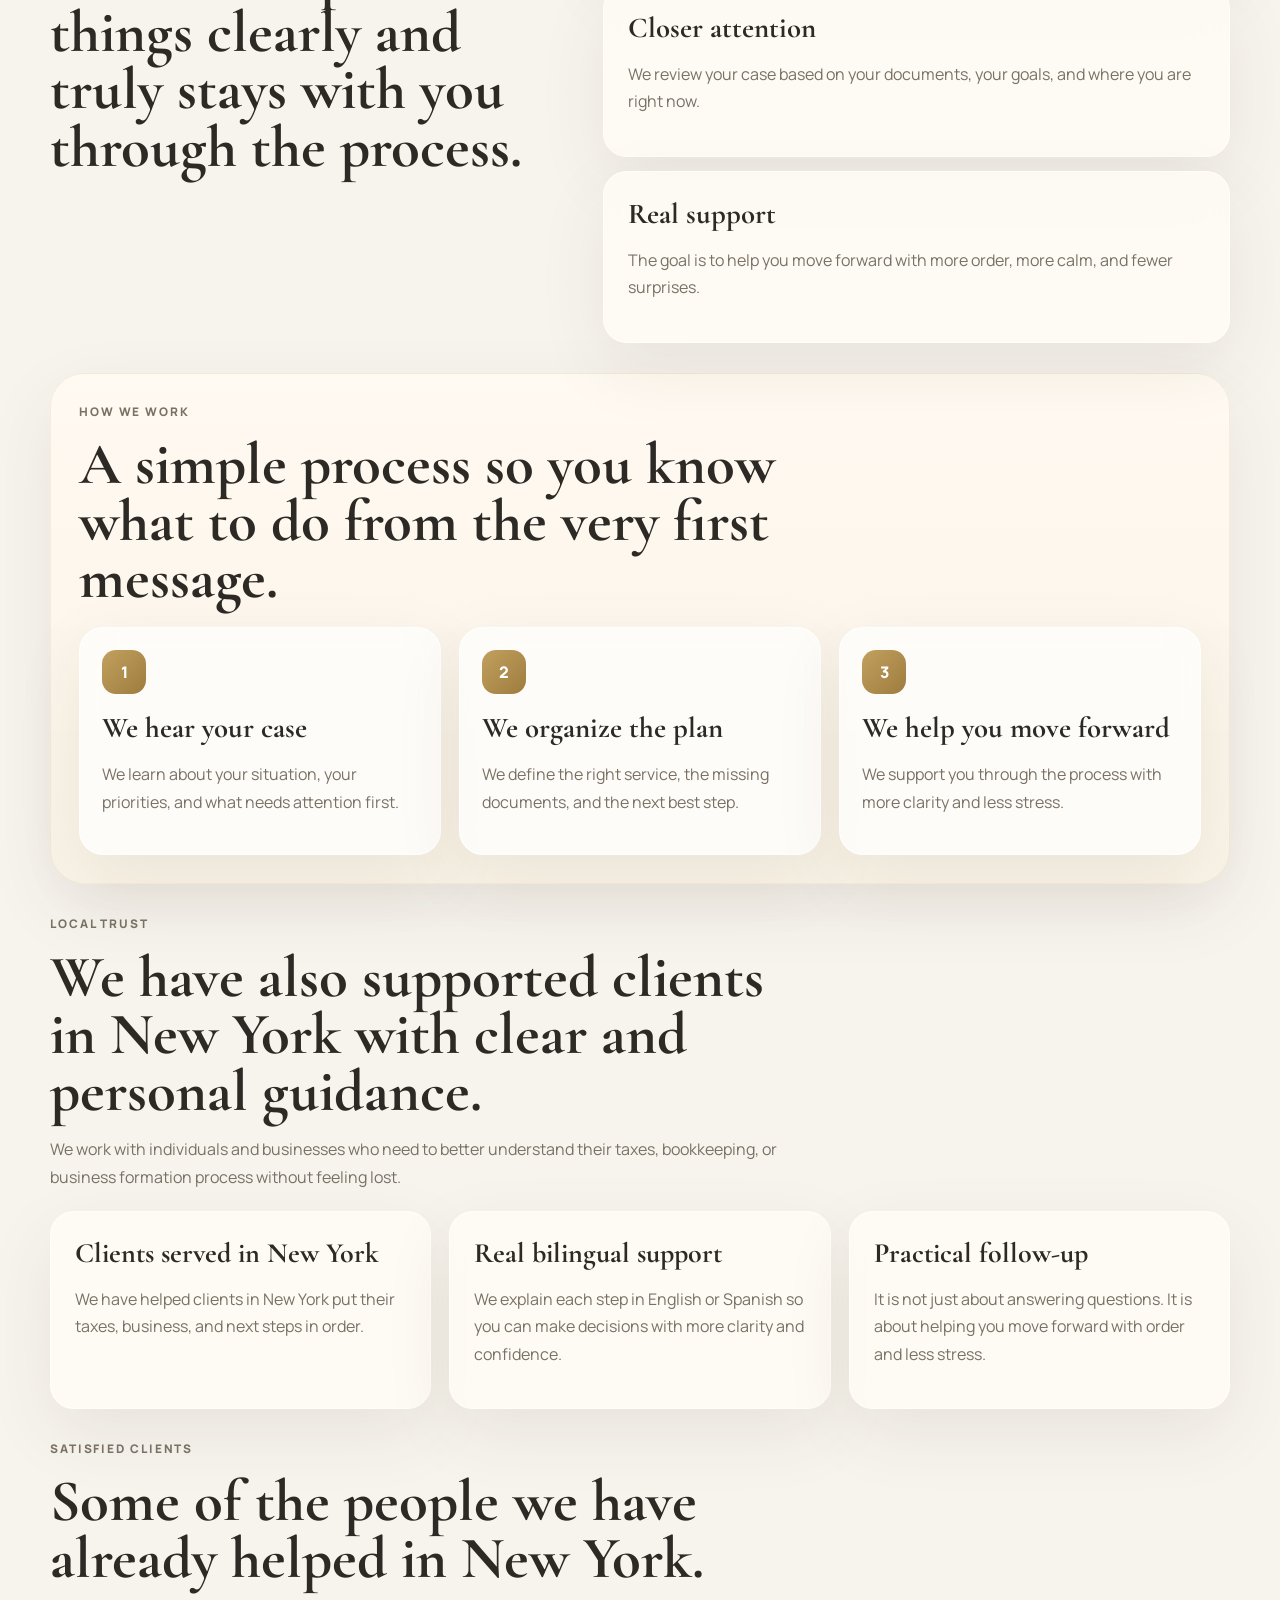
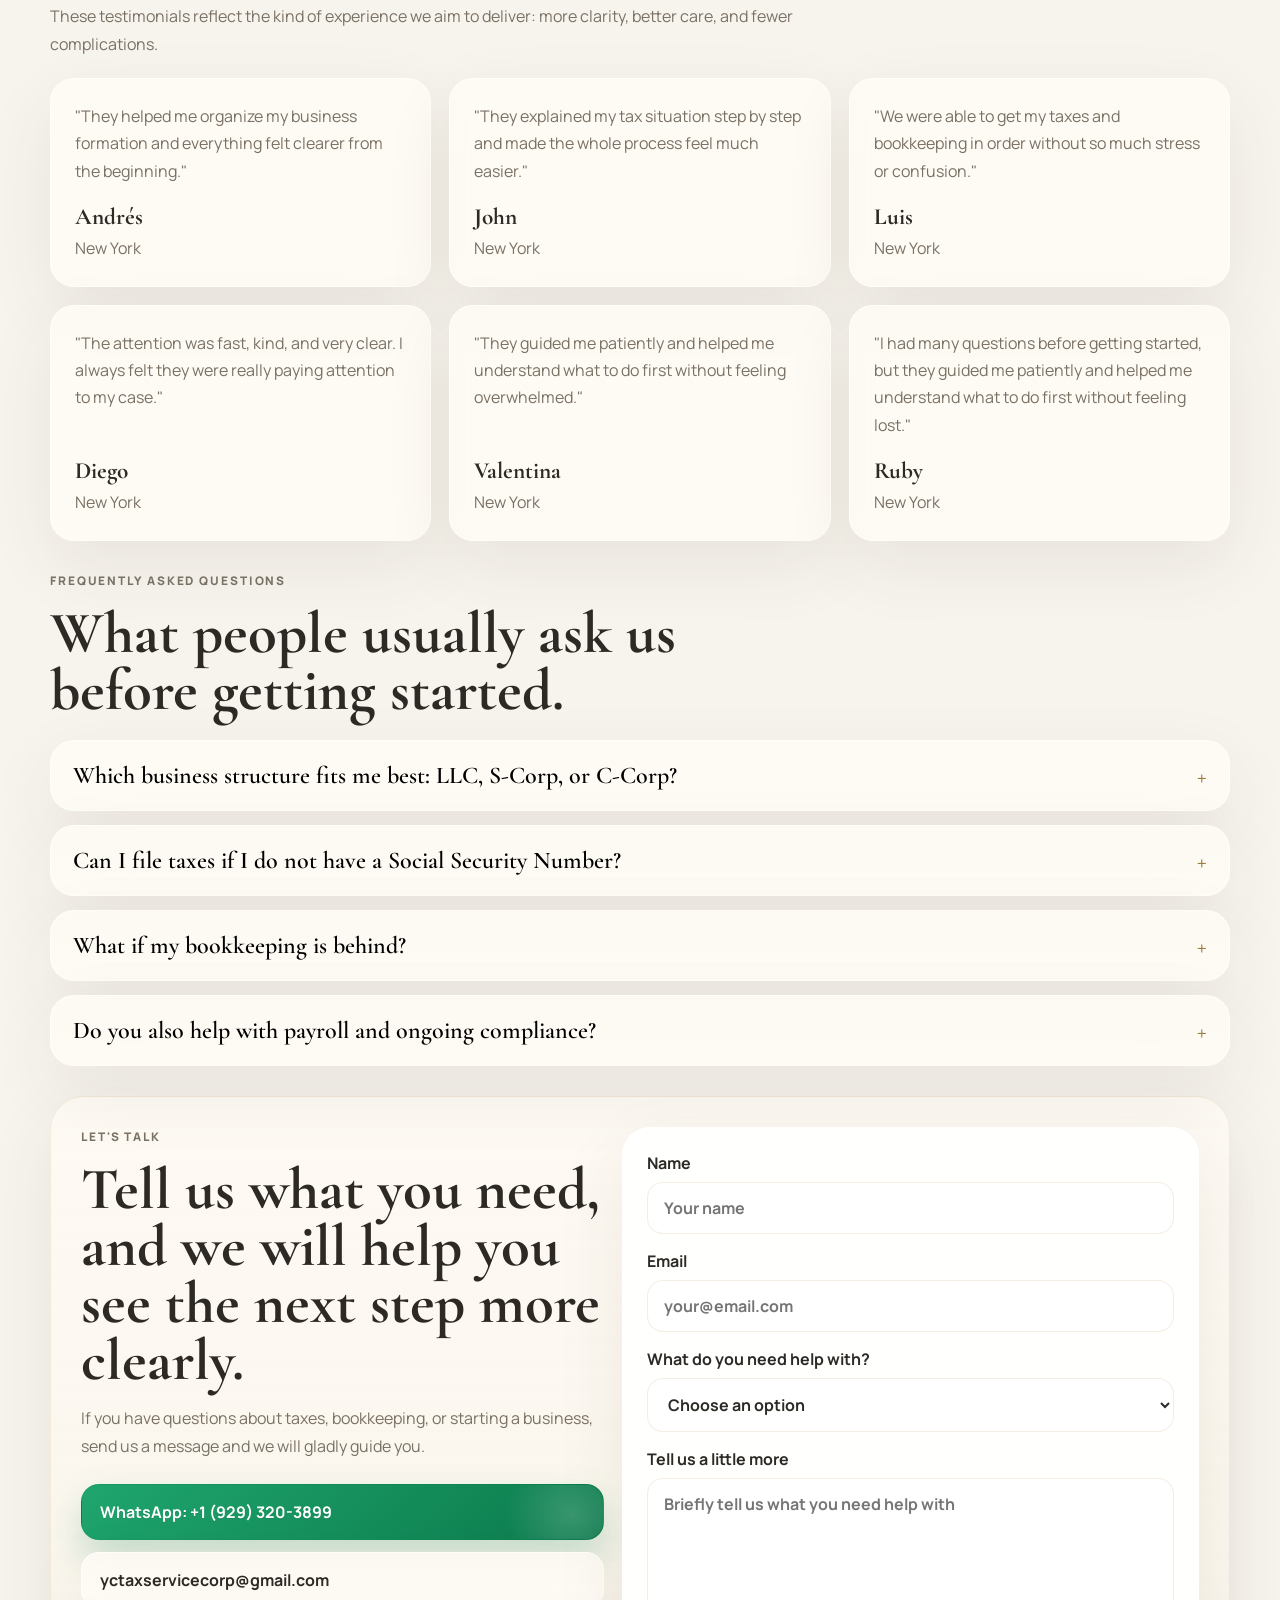
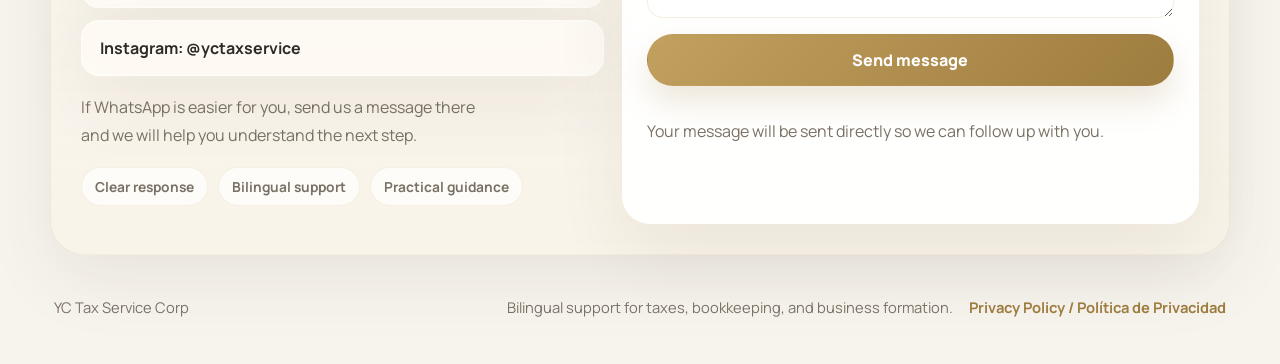
==== commit dec9e9d7: "Polish Spanish copy and refine testimonials" ====
--- a/docs/index.html
+++ b/docs/index.html
@@ -124,7 +124,7 @@
 
             <div class="hero-actions">
               <a class="button button-primary whatsapp-link" href="#" target="_blank" rel="noreferrer" data-i18n="heroPrimary">Escribenos por WhatsApp</a>
-              <a class="button button-secondary" href="#contact" data-i18n="heroSecondary">Quiero orientacion</a>
+              <a class="button button-secondary" href="#contact" data-i18n="heroSecondary">Quiero orientación</a>
             </div>
 
             <div class="confidence-bar">
@@ -308,7 +308,7 @@
         <section class="local-trust-section reveal-on-scroll" id="new-york">
           <div class="section-heading">
             <p class="eyebrow" data-i18n="newYorkEyebrow">Confianza local</p>
-            <h2 data-i18n="newYorkTitle">Tambien hemos apoyado a clientes en New York con una atencion clara y cercana.</h2>
+            <h2 data-i18n="newYorkTitle">También hemos apoyado a clientes en New York con una atención clara y cercana.</h2>
             <p data-i18n="newYorkIntro">Trabajamos con personas y negocios que necesitan entender mejor sus taxes, su bookkeeping o el proceso para abrir una empresa sin sentirse perdidos.</p>
           </div>
 
@@ -318,8 +318,8 @@
               <p data-i18n="newYorkCard1Text">Hemos ayudado a clientes en New York a poner en orden sus taxes, su negocio y sus siguientes pasos.</p>
             </article>
             <article class="local-trust-card">
-              <h3 data-i18n="newYorkCard2Title">Atencion bilingue real</h3>
-              <p data-i18n="newYorkCard2Text">Explicamos cada paso en ingles o espanol para que tomes decisiones con mas claridad y confianza.</p>
+              <h3 data-i18n="newYorkCard2Title">Atención bilingüe real</h3>
+              <p data-i18n="newYorkCard2Text">Explicamos cada paso en inglés o español para que tomes decisiones con más claridad y confianza.</p>
             </article>
             <article class="local-trust-card">
               <h3 data-i18n="newYorkCard3Title">Seguimiento practico</h3>
@@ -337,35 +337,42 @@
 
           <div class="testimonials-grid">
             <article class="testimonial-card">
-              <p class="testimonial-quote" data-i18n="testimonial1Quote">"Me ayudaron a organizar la apertura de mi empresa y senti claridad desde el primer momento."</p>
-              <div class="testimonial-meta">
-                <strong>Andres</strong>
-                <span data-i18n="testimonialLocation">New York</span>
-              </div>
-            </article>
-            <article class="testimonial-card">
-              <p class="testimonial-quote" data-i18n="testimonial2Quote">"They explained my tax situation step by step and made the whole process feel much easier."</p>
+              <p class="testimonial-quote" data-i18n="testimonial1Quote">"Me ayudaron con la apertura de mi empresa en un momento en que yo no tenía claro qué estructura me convenía. Me explicaron todo con paciencia y sin complicarme más."</p>
+              <div class="testimonial-meta">
+                <strong>Andrés</strong>
+                <span data-i18n="testimonialLocation">New York</span>
+              </div>
+            </article>
+            <article class="testimonial-card">
+              <p class="testimonial-quote" data-i18n="testimonial2Quote">"They helped me understand my personal tax situation step by step. What I appreciated most was how clear and responsive they were the whole time."</p>
               <div class="testimonial-meta">
                 <strong>John</strong>
                 <span data-i18n="testimonialLocation">New York</span>
               </div>
             </article>
             <article class="testimonial-card">
-              <p class="testimonial-quote" data-i18n="testimonial3Quote">"Pudimos poner mis taxes y mi bookkeeping en orden sin tanto estres ni confusion."</p>
-              <div class="testimonial-meta">
-                <strong>Luis Diego</strong>
-                <span data-i18n="testimonialLocation">New York</span>
-              </div>
-            </article>
-            <article class="testimonial-card">
-              <p class="testimonial-quote" data-i18n="testimonial4Quote">"La atencion fue rapida, amable y muy clara. Siempre senti que si estaban pendientes de mi caso."</p>
+              <p class="testimonial-quote" data-i18n="testimonial3Quote">"Yo venía con atraso en mis taxes de negocio y pensaba que iba a ser mucho más complicado. Me ayudaron a organizar todo con orden y a entender por dónde empezar."</p>
+              <div class="testimonial-meta">
+                <strong>Luis</strong>
+                <span data-i18n="testimonialLocation">New York</span>
+              </div>
+            </article>
+            <article class="testimonial-card">
+              <p class="testimonial-quote" data-i18n="testimonial4Quote">"En mi caso necesitaba apoyo con bookkeeping y seguimiento. Me gustó que no solo respondieron dudas, sino que de verdad me ayudaron a poner orden."</p>
+              <div class="testimonial-meta">
+                <strong>Diego</strong>
+                <span data-i18n="testimonialLocation">New York</span>
+              </div>
+            </article>
+            <article class="testimonial-card">
+              <p class="testimonial-quote" data-i18n="testimonial5Quote">"La atención fue rápida, amable y muy clara. Siempre sentí que sí estaban pendientes de mi caso y eso me dio mucha tranquilidad."</p>
               <div class="testimonial-meta">
                 <strong>Valentina</strong>
                 <span data-i18n="testimonialLocation">New York</span>
               </div>
             </article>
             <article class="testimonial-card">
-              <p class="testimonial-quote" data-i18n="testimonial5Quote">"Me orientaron con paciencia y me ayudaron a entender que hacer primero sin sentirme perdida."</p>
+              <p class="testimonial-quote" data-i18n="testimonial6Quote">"Yo tenía muchas dudas antes de empezar, pero me orientaron con paciencia y me ayudaron a entender qué hacer primero sin sentirme perdida."</p>
               <div class="testimonial-meta">
                 <strong>Ruby</strong>
                 <span data-i18n="testimonialLocation">New York</span>
@@ -377,44 +384,44 @@
         <section class="faq-section" id="faq">
           <div class="section-heading reveal-on-scroll">
             <p class="eyebrow" data-i18n="faqEyebrow">Preguntas frecuentes</p>
-            <h2 data-i18n="faqTitle">Lo que mas nos preguntan antes de empezar.</h2>
+            <h2 data-i18n="faqTitle">Lo que más nos preguntan antes de empezar.</h2>
           </div>
 
           <div class="faq-list">
             <article class="faq-item reveal-on-scroll">
               <button class="faq-question" type="button" aria-expanded="false">
-                <span data-i18n="faq1Question">Que tipo de empresa me conviene mas: LLC, S-Corp o C-Corp?</span>
+                <span data-i18n="faq1Question">¿Qué tipo de empresa me conviene más: LLC, S-Corp o C-Corp?</span>
                 <span class="faq-plus">+</span>
               </button>
               <div class="faq-answer">
-                <p data-i18n="faq1Answer">Depende de tu actividad, nivel de ingresos, ubicacion y metas de crecimiento. La estructura correcta debe ajustarse a tu realidad fiscal.</p>
+                <p data-i18n="faq1Answer">Depende de tu actividad, nivel de ingresos, ubicación y metas de crecimiento. La estructura correcta debe ajustarse a tu realidad fiscal.</p>
               </div>
             </article>
             <article class="faq-item reveal-on-scroll">
               <button class="faq-question" type="button" aria-expanded="false">
-                <span data-i18n="faq2Question">Puedo declarar taxes si no tengo Social Security Number?</span>
+                <span data-i18n="faq2Question">¿Puedo declarar taxes si no tengo Social Security Number?</span>
                 <span class="faq-plus">+</span>
               </button>
               <div class="faq-answer">
-                <p data-i18n="faq2Answer">En muchos casos si, mediante ITIN. El paso importante es preparar bien tu documentacion antes de presentar.</p>
+                <p data-i18n="faq2Answer">En muchos casos sí, mediante ITIN. El paso importante es preparar bien tu documentación antes de presentar.</p>
               </div>
             </article>
             <article class="faq-item reveal-on-scroll">
               <button class="faq-question" type="button" aria-expanded="false">
-                <span data-i18n="faq3Question">Que pasa si llevo el bookkeeping atrasado?</span>
+                <span data-i18n="faq3Question">¿Qué pasa si llevo el bookkeeping atrasado?</span>
                 <span class="faq-plus">+</span>
               </button>
               <div class="faq-answer">
-                <p data-i18n="faq3Answer">Se puede ordenar y reconstruir. Cuanto antes se limpie, mas facil sera declarar bien y entender el negocio.</p>
+                <p data-i18n="faq3Answer">Se puede ordenar y reconstruir. Cuanto antes se limpie, más fácil será declarar bien y entender el negocio.</p>
               </div>
             </article>
             <article class="faq-item reveal-on-scroll">
               <button class="faq-question" type="button" aria-expanded="false">
-                <span data-i18n="faq4Question">Tambien ayudan con payroll y otros temas recurrentes?</span>
+                <span data-i18n="faq4Question">¿También ayudan con payroll y otros temas recurrentes?</span>
                 <span class="faq-plus">+</span>
               </button>
               <div class="faq-answer">
-                <p data-i18n="faq4Answer">Si. Podemos ayudar a guiar tareas recurrentes de cumplimiento y procesos relacionados con payroll.</p>
+                <p data-i18n="faq4Answer">Sí. Podemos ayudar a guiar tareas recurrentes de cumplimiento y procesos relacionados con payroll.</p>
               </div>
             </article>
           </div>
@@ -423,9 +430,9 @@
         <section class="contact-section" id="contact">
           <div class="contact-copy reveal-on-scroll">
             <p class="eyebrow" data-i18n="contactEyebrow">Hablemos</p>
-            <h2 data-i18n="contactTitle">Cuentanos que necesitas y te ayudamos a ver claro cual es el siguiente paso.</h2>
+            <h2 data-i18n="contactTitle">Cuéntanos qué necesitas y te ayudamos a ver claro cuál es el siguiente paso.</h2>
             <p data-i18n="contactText">
-              Si tienes dudas sobre taxes, bookkeeping o apertura de empresa, mandanos un mensaje y con gusto te orientamos.
+              Si tienes dudas sobre taxes, bookkeeping o apertura de empresa, mándanos un mensaje y con gusto te orientamos.
             </p>
 
             <div class="contact-cards">
@@ -436,8 +443,8 @@
             <p class="contact-note" data-i18n="contactNote">Si prefieres escribir primero por WhatsApp, te respondemos con un mensaje listo para ayudarte a ubicar el siguiente paso.</p>
             <div class="contact-reassurance">
               <span data-i18n="contactReassurance1">Respuesta clara</span>
-              <span data-i18n="contactReassurance2">Atencion bilingue</span>
-              <span data-i18n="contactReassurance3">Orientacion practica</span>
+              <span data-i18n="contactReassurance2">Atención bilingüe</span>
+              <span data-i18n="contactReassurance3">Orientación práctica</span>
             </div>
           </div>
 
@@ -451,9 +458,9 @@
               <input type="email" name="email" data-i18n-placeholder="formEmailPlaceholder" placeholder="your@email.com" required />
             </label>
             <label>
-              <span data-i18n="formServiceLabel">En que te ayudamos</span>
+              <span data-i18n="formServiceLabel">¿En qué te ayudamos?</span>
               <select name="service" required>
-                <option value="" data-i18n="formServicePlaceholder">Selecciona una opcion</option>
+                <option value="" data-i18n="formServicePlaceholder">Selecciona una opción</option>
                 <option value="business" data-i18n="formService1">Apertura de empresa</option>
                 <option value="personal" data-i18n="formService2">Taxes personales</option>
                 <option value="corporate" data-i18n="formService3">Taxes de negocio</option>
@@ -461,13 +468,13 @@
               </select>
             </label>
             <label>
-              <span data-i18n="formMessageLabel">Cuentanos un poco</span>
-              <textarea name="message" rows="5" data-i18n-placeholder="formMessagePlaceholder" placeholder="Cuentanos brevemente que necesitas" required></textarea>
+              <span data-i18n="formMessageLabel">Cuéntanos un poco</span>
+              <textarea name="message" rows="5" data-i18n-placeholder="formMessagePlaceholder" placeholder="Cuéntanos brevemente qué necesitas" required></textarea>
             </label>
             <input type="hidden" name="_subject" value="YC Tax website contact" />
             <input type="text" name="_honey" class="form-honeypot" tabindex="-1" autocomplete="off" />
             <button class="button button-primary" type="submit" data-i18n="formButton">Enviar mensaje</button>
-            <p class="form-note" data-i18n="formNote">Tu mensaje se enviara directamente para que podamos responderte.</p>
+            <p class="form-note" data-i18n="formNote">Tu mensaje se enviará directamente para que podamos responderte.</p>
             <p class="form-status" id="form-status" aria-live="polite"></p>
           </form>
         </section>
@@ -476,8 +483,8 @@
       <footer class="site-footer">
         <p>YC Tax Service Corp</p>
         <div class="footer-links">
-          <p data-i18n="footerText">Apoyo bilingue para taxes, bookkeeping y apertura de empresa.</p>
-          <a href="privacy.html">Privacy Policy / Politica de Privacidad</a>
+          <p data-i18n="footerText">Apoyo bilingüe para taxes, bookkeeping y apertura de empresa.</p>
+          <a href="privacy.html">Privacy Policy / Política de Privacidad</a>
         </div>
       </footer>
 
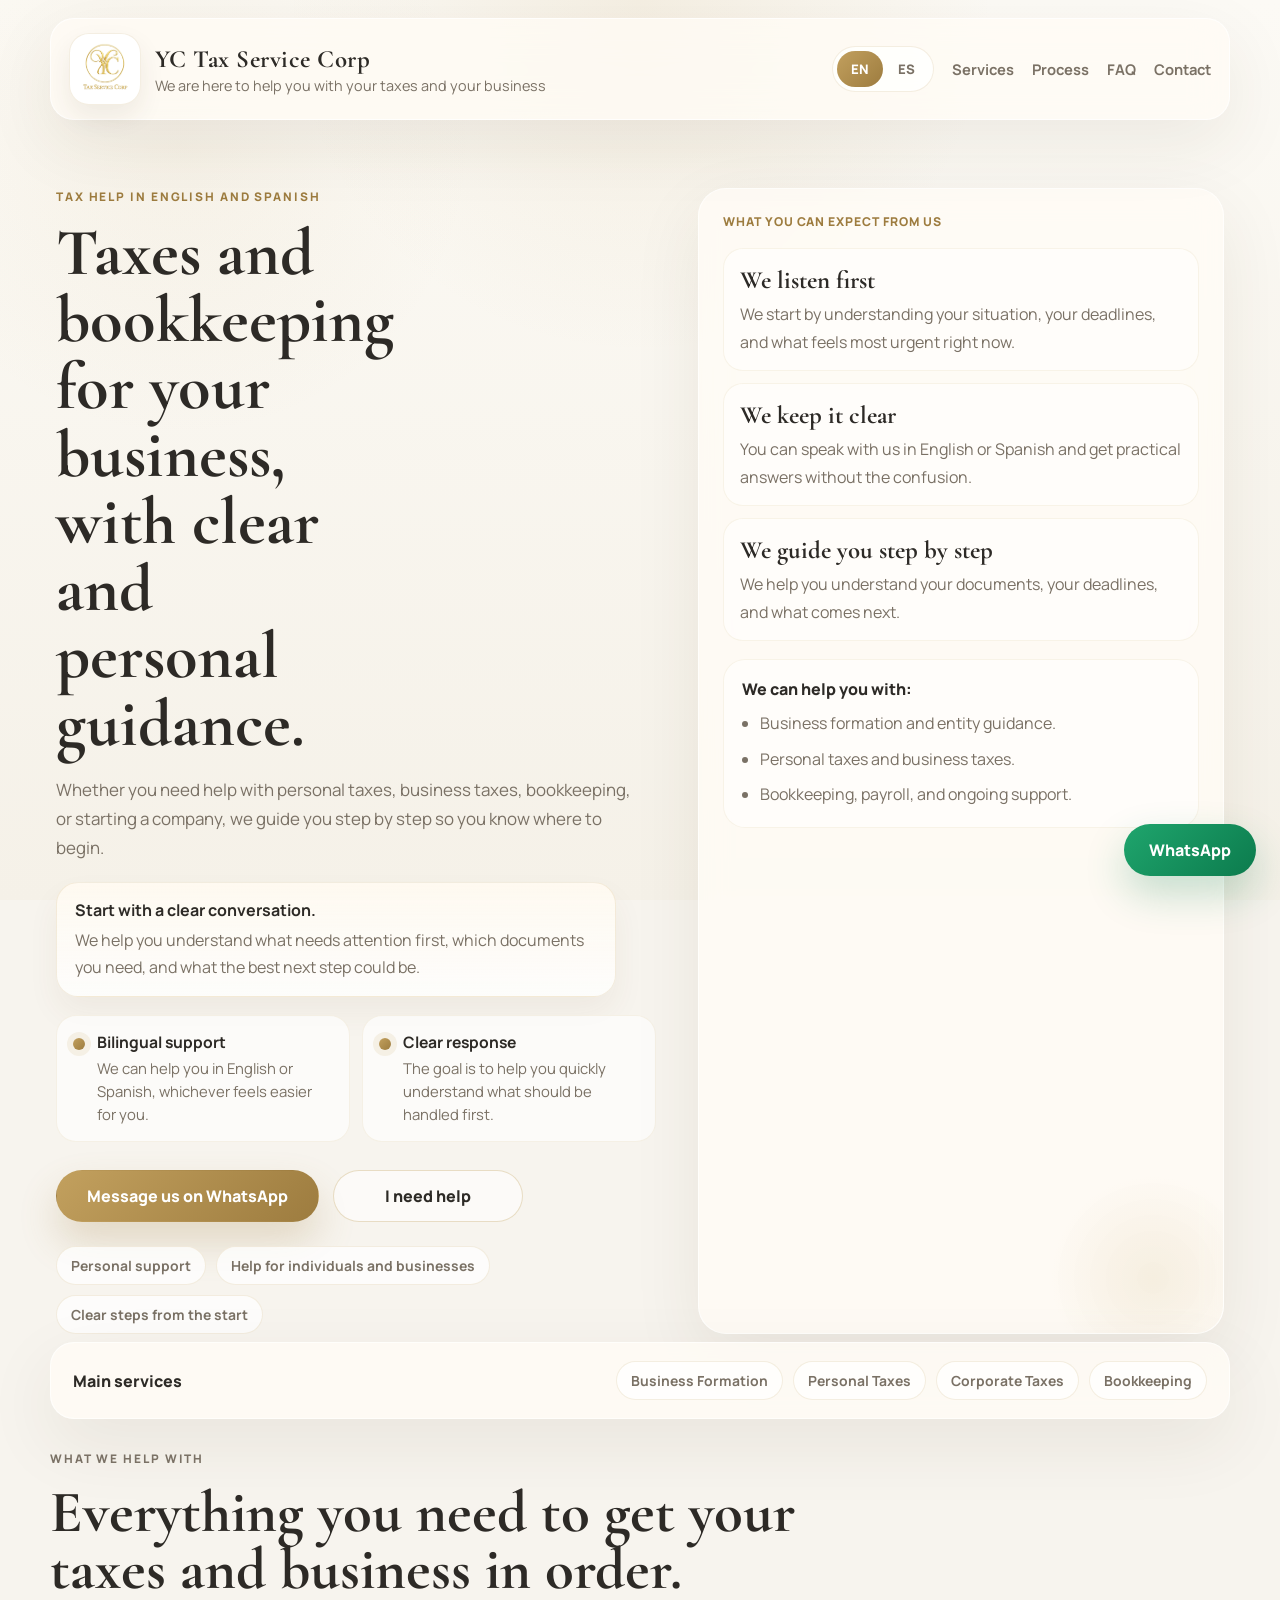
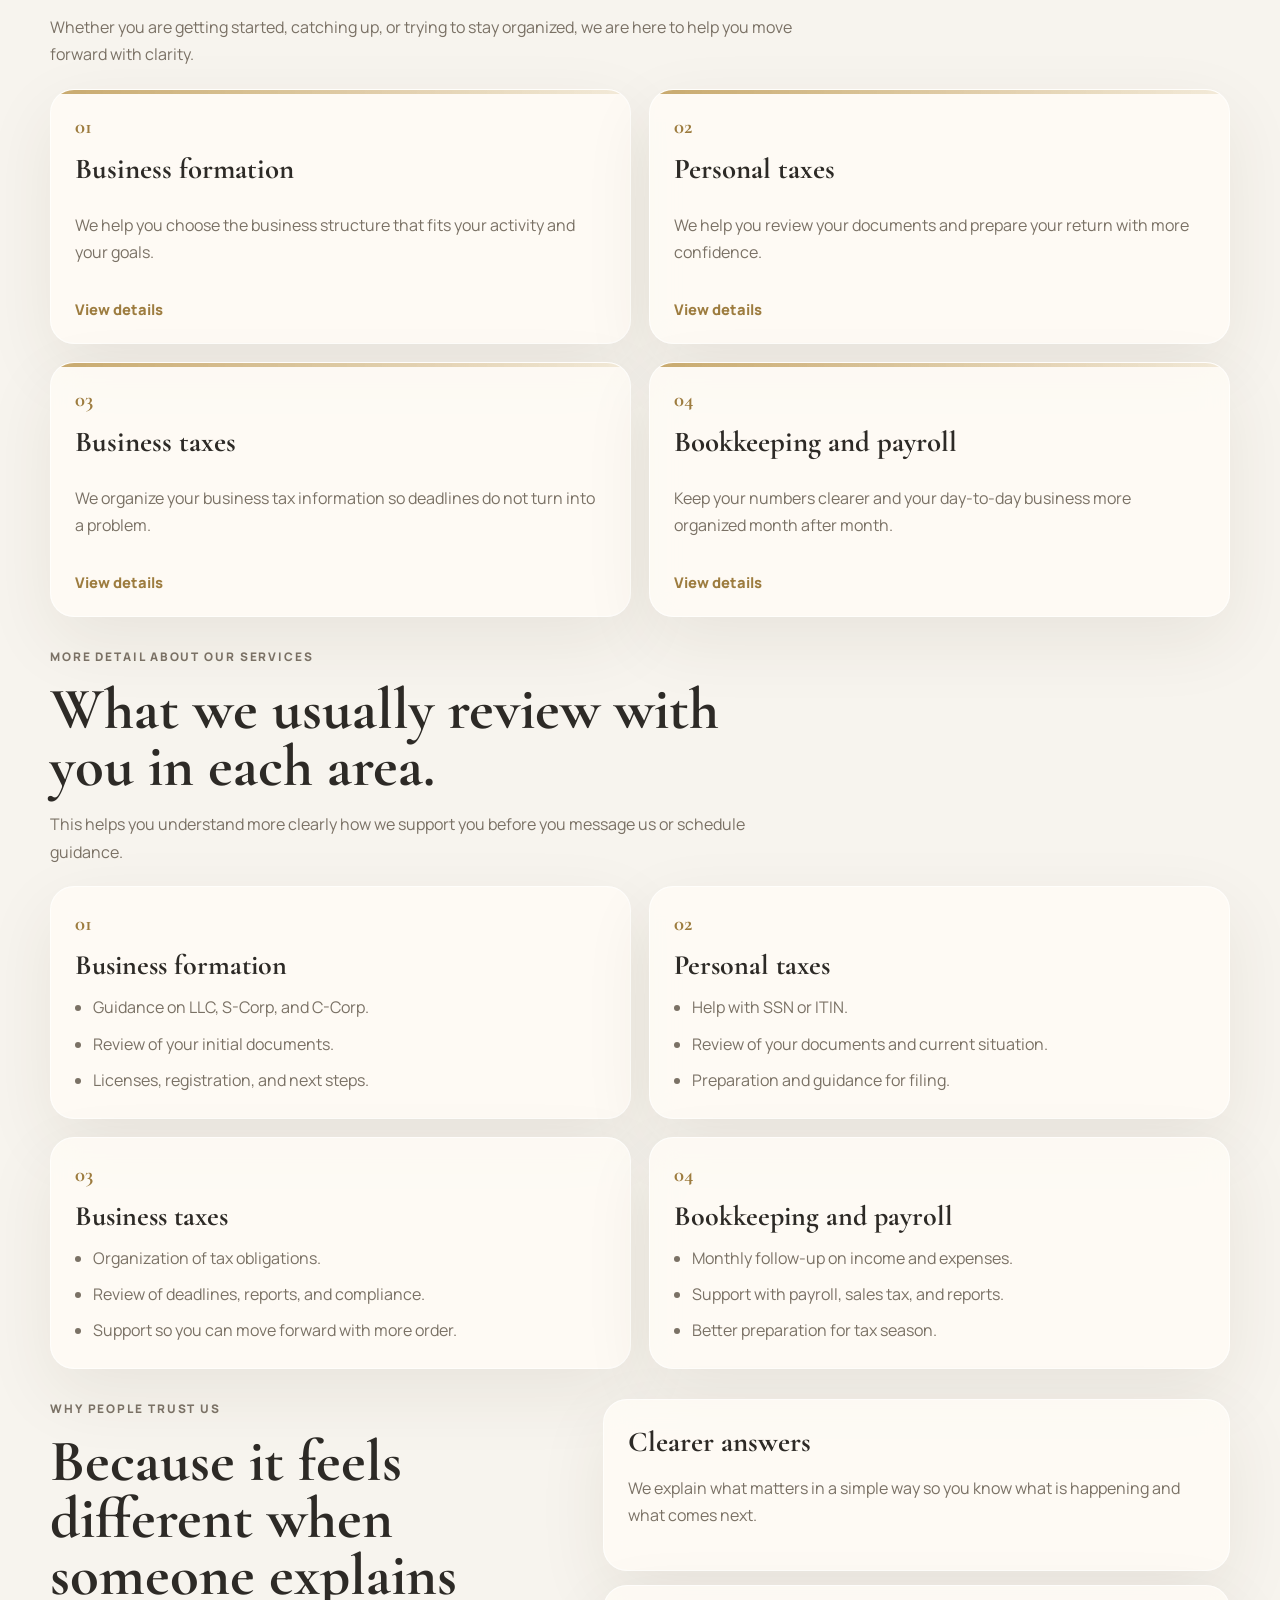
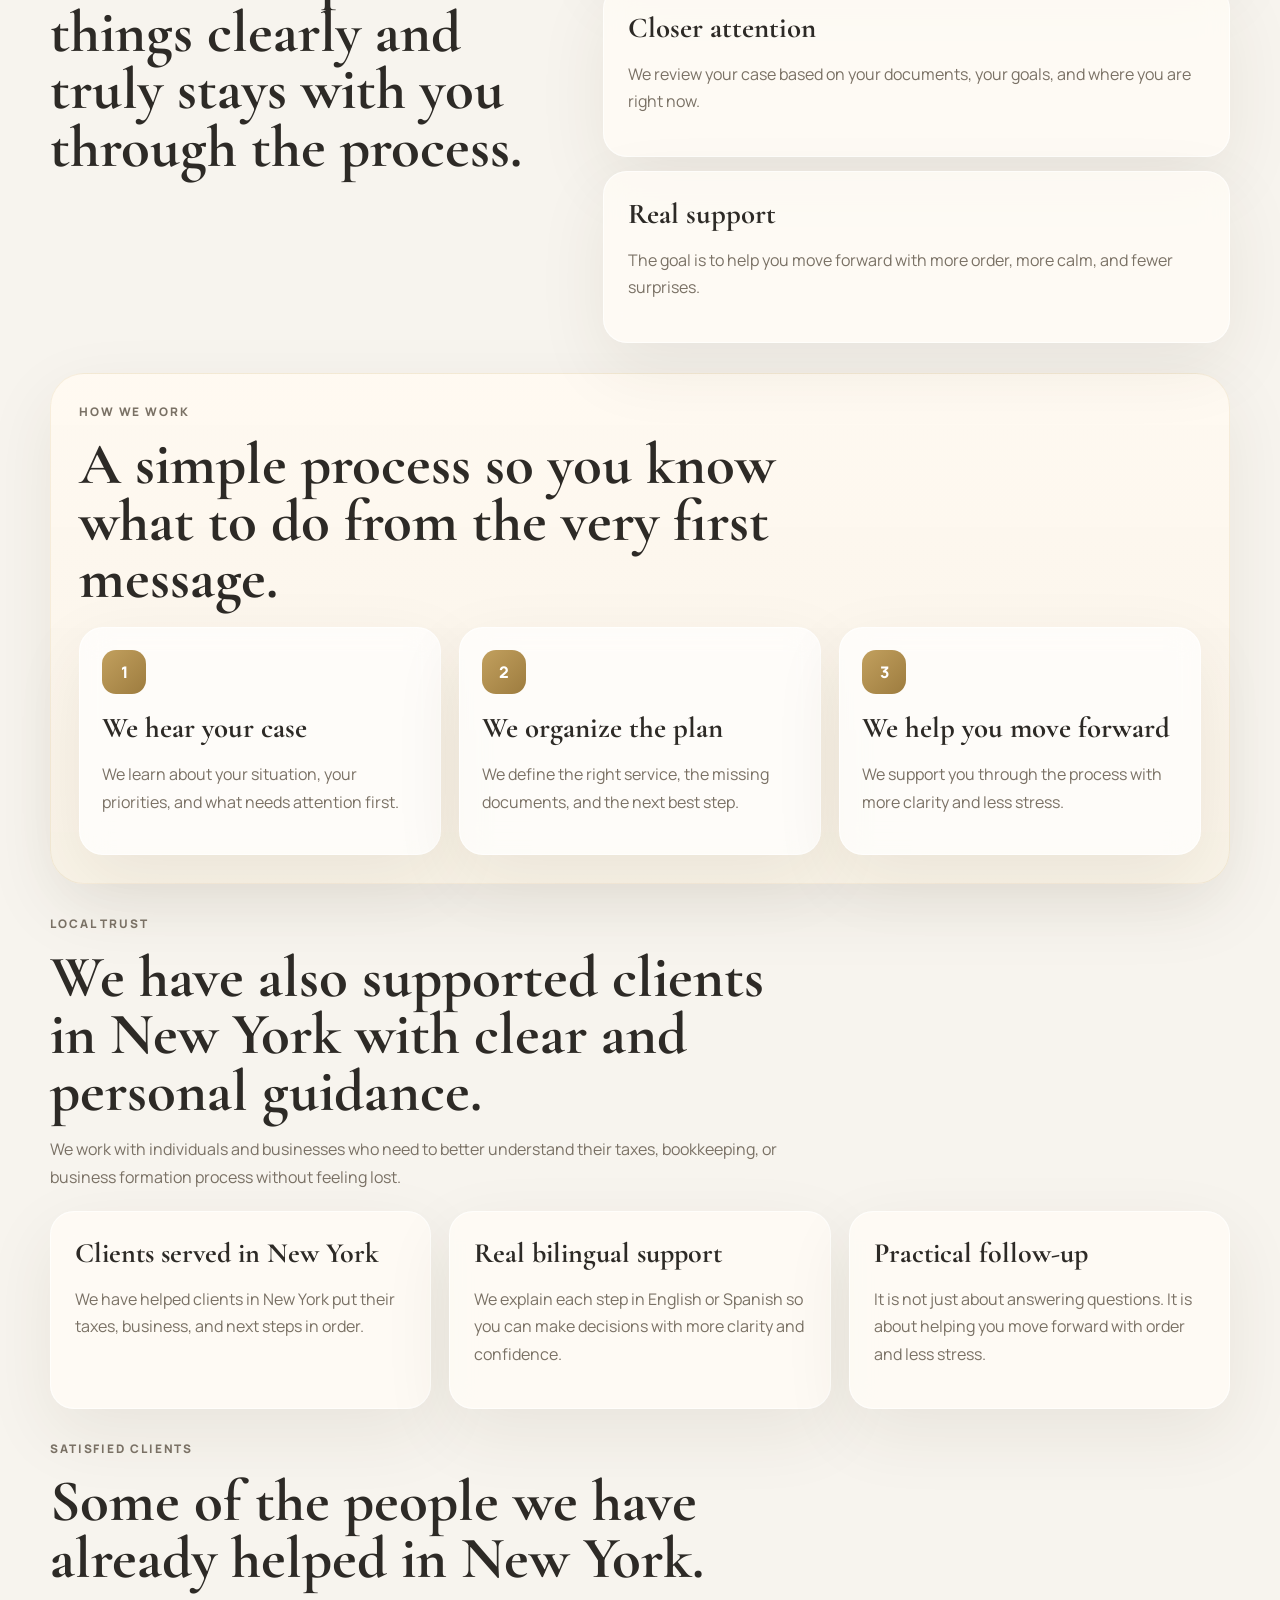
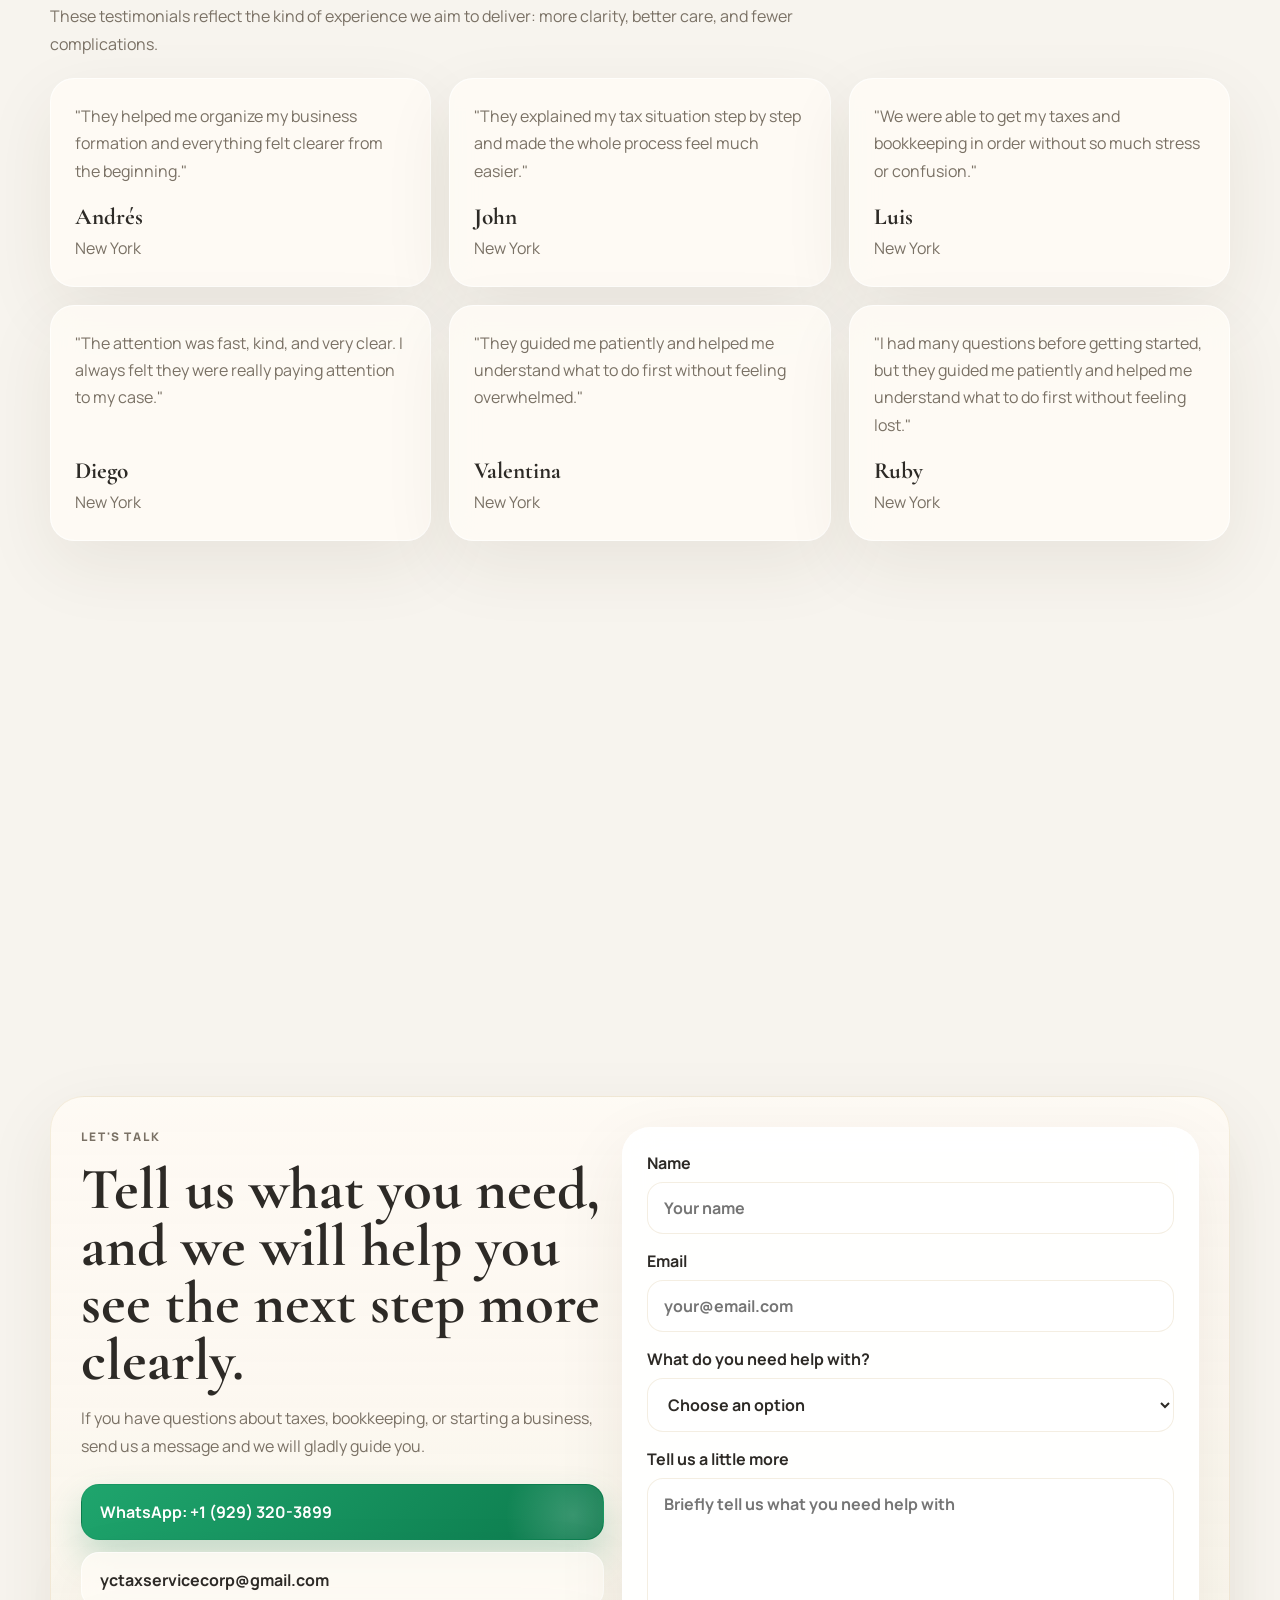
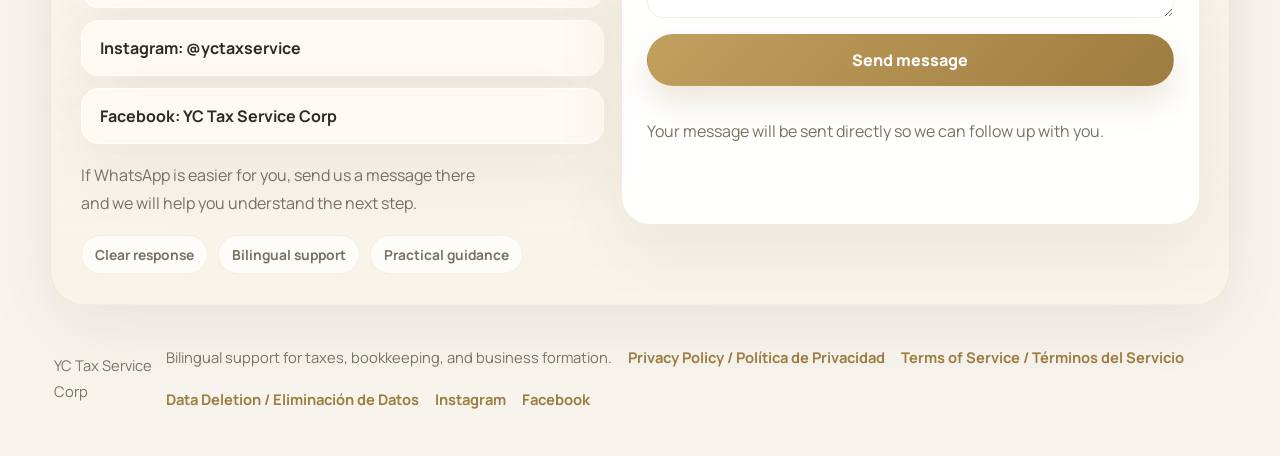
==== commit ae08c6c1: "Add legal pages for Meta review" ====
--- a/docs/index.html
+++ b/docs/index.html
@@ -44,7 +44,8 @@
         "priceRange": "$$",
         "availableLanguage": ["English", "Spanish"],
         "sameAs": [
-          "https://www.instagram.com/yctaxservice/"
+          "https://www.instagram.com/yctaxservice/",
+          "https://www.facebook.com/people/YC-Tax-Service-Corp/61575981033093/"
         ],
         "description": "Bilingual support for personal taxes, business taxes, bookkeeping and business formation in the United States."
       }
@@ -91,6 +92,14 @@
         </nav>
       </header>
 
+      <nav class="mobile-section-dock" aria-label="Quick navigation">
+        <a href="#services" data-i18n="mobileDockServices">Servicios</a>
+        <a href="#service-details" data-i18n="mobileDockDetails">Detalles</a>
+        <a href="#process" data-i18n="mobileDockProcess">Proceso</a>
+        <a href="#faq" data-i18n="mobileDockFaq">FAQ</a>
+        <a href="#contact" data-i18n="mobileDockContact">Contacto</a>
+      </nav>
+
       <main>
         <section class="hero-section">
           <div class="hero-copy reveal-on-scroll is-visible">
@@ -178,6 +187,7 @@
             <p data-i18n="servicesIntro">
               Ya sea que estes empezando, poniendote al dia o buscando mas orden, estamos aqui para ayudarte a avanzar con claridad.
             </p>
+            <p class="section-swipe-hint" data-i18n="mobileSwipeHint">Desliza a la izquierda o derecha para ver más.</p>
           </div>
 
           <div class="services-grid">
@@ -217,6 +227,7 @@
             <p class="eyebrow" data-i18n="inclusionsEyebrow">Mas detalle sobre nuestros servicios</p>
             <h2 data-i18n="inclusionsTitle">Lo que normalmente revisamos contigo en cada area.</h2>
             <p data-i18n="inclusionsIntro">Asi puedes entender mejor en que te apoyamos antes de escribirnos o agendar una orientacion.</p>
+            <p class="section-swipe-hint" data-i18n="mobileSwipeHint">Desliza a la izquierda o derecha para ver más.</p>
           </div>
 
           <div class="inclusions-grid">
@@ -284,6 +295,7 @@
           <div class="section-heading reveal-on-scroll">
             <p class="eyebrow" data-i18n="processEyebrow">Como trabajamos</p>
             <h2 data-i18n="processTitle">Un proceso simple para que sepas que hacer desde el primer contacto.</h2>
+            <p class="section-swipe-hint" data-i18n="mobileSwipeHint">Desliza a la izquierda o derecha para ver más.</p>
           </div>
 
           <div class="process-grid">
@@ -310,6 +322,7 @@
             <p class="eyebrow" data-i18n="newYorkEyebrow">Confianza local</p>
             <h2 data-i18n="newYorkTitle">También hemos apoyado a clientes en New York con una atención clara y cercana.</h2>
             <p data-i18n="newYorkIntro">Trabajamos con personas y negocios que necesitan entender mejor sus taxes, su bookkeeping o el proceso para abrir una empresa sin sentirse perdidos.</p>
+            <p class="section-swipe-hint" data-i18n="mobileSwipeHint">Desliza a la izquierda o derecha para ver más.</p>
           </div>
 
           <div class="local-trust-grid">
@@ -333,6 +346,7 @@
             <p class="eyebrow" data-i18n="testimonialsEyebrow">Clientes satisfechos</p>
             <h2 data-i18n="testimonialsTitle">Algunas personas a las que ya hemos atendido en New York.</h2>
             <p data-i18n="testimonialsIntro">Estos testimonios resumen el tipo de experiencia que buscamos dar: mas claridad, mejor trato y menos complicaciones.</p>
+            <p class="section-swipe-hint" data-i18n="mobileSwipeHint">Desliza a la izquierda o derecha para ver más.</p>
           </div>
 
           <div class="testimonials-grid">
@@ -439,6 +453,7 @@
               <a class="whatsapp-link contact-card-primary" href="#" target="_blank" rel="noreferrer" data-i18n="contactWhatsapp">WhatsApp: +1 (929) 320-3899</a>
               <a href="mailto:yctaxservicecorp@gmail.com">yctaxservicecorp@gmail.com</a>
               <a href="https://www.instagram.com/yctaxservice/" target="_blank" rel="noreferrer" data-i18n="contactInstagram">Instagram: @yctaxservice</a>
+              <a href="https://www.facebook.com/people/YC-Tax-Service-Corp/61575981033093/" target="_blank" rel="noreferrer">Facebook: YC Tax Service Corp</a>
             </div>
             <p class="contact-note" data-i18n="contactNote">Si prefieres escribir primero por WhatsApp, te respondemos con un mensaje listo para ayudarte a ubicar el siguiente paso.</p>
             <div class="contact-reassurance">
@@ -485,6 +500,10 @@
         <div class="footer-links">
           <p data-i18n="footerText">Apoyo bilingüe para taxes, bookkeeping y apertura de empresa.</p>
           <a href="privacy.html">Privacy Policy / Política de Privacidad</a>
+          <a href="terms.html">Terms of Service / Términos del Servicio</a>
+          <a href="data-deletion.html">Data Deletion / Eliminación de Datos</a>
+          <a href="https://www.instagram.com/yctaxservice/" target="_blank" rel="noreferrer">Instagram</a>
+          <a href="https://www.facebook.com/people/YC-Tax-Service-Corp/61575981033093/" target="_blank" rel="noreferrer">Facebook</a>
         </div>
       </footer>
 
--- a/docs/styles.css
+++ b/docs/styles.css
@@ -18,6 +18,7 @@
 
 html {
   scroll-behavior: smooth;
+  overflow-x: hidden;
 }
 
 body {
@@ -25,10 +26,689 @@
   font-family: "Manrope", sans-serif;
   color: var(--text);
   background: var(--bg);
+  overflow-x: hidden;
 }
 
 a {
   color: inherit;
+
+.print-cover-body {
+  min-height: 100vh;
+  background:
+    radial-gradient(circle at top left, rgba(194, 160, 94, 0.14), transparent 24%),
+    linear-gradient(180deg, #fbf8f2 0%, #f2ede4 100%);
+  font-family: "Manrope", sans-serif;
+}
+
+.print-cover-page {
+  width: min(900px, calc(100% - 32px));
+  margin: 0 auto;
+  padding: 28px 0 40px;
+}
+
+.cover-toolbar {
+  display: flex;
+  align-items: center;
+  justify-content: space-between;
+  gap: 16px;
+  margin-bottom: 18px;
+}
+
+.cover-toolbar-links {
+  display: flex;
+  flex-wrap: wrap;
+  gap: 10px;
+}
+
+.cover-toolbar-link,
+.cover-print-button {
+  display: inline-flex;
+  align-items: center;
+  justify-content: center;
+  min-height: 42px;
+  padding: 10px 16px;
+  border-radius: 999px;
+  border: 1px solid rgba(194, 160, 94, 0.24);
+  background: rgba(255, 251, 244, 0.9);
+  color: var(--text);
+  font-size: 0.92rem;
+  font-weight: 700;
+}
+
+.cover-toolbar-link.is-active {
+  background: linear-gradient(135deg, var(--gold), var(--gold-deep));
+  color: #fff;
+}
+
+.cover-print-button {
+  cursor: pointer;
+}
+
+.print-cover-card {
+  position: relative;
+  min-height: calc(100vh - 68px);
+  padding: 38px;
+  border-radius: 28px;
+  background:
+    linear-gradient(180deg, rgba(255, 253, 249, 0.98) 0%, rgba(250, 245, 236, 0.98) 100%);
+  border: 1px solid rgba(194, 160, 94, 0.26);
+  box-shadow: 0 22px 60px rgba(68, 52, 31, 0.1);
+  overflow: hidden;
+}
+
+.print-cover-card::before,
+.print-cover-card::after {
+  content: "";
+  position: absolute;
+  border-radius: 50%;
+  pointer-events: none;
+}
+
+.print-cover-card::before {
+  width: 320px;
+  height: 320px;
+  top: -120px;
+  right: -100px;
+  background: radial-gradient(circle, rgba(194, 160, 94, 0.16), transparent 70%);
+}
+
+.print-cover-card::after {
+  width: 220px;
+  height: 220px;
+  bottom: -70px;
+  left: -70px;
+  background: radial-gradient(circle, rgba(157, 124, 63, 0.1), transparent 70%);
+}
+
+.print-cover-topbar {
+  height: 7px;
+  margin: -38px -38px 30px;
+  background: linear-gradient(90deg, var(--gold-deep), var(--gold), #dec288);
+}
+
+.print-cover-header,
+.print-brand-lockup,
+.print-line-item.two-column,
+.print-cover-accent-row,
+.print-cover-footer {
+  display: flex;
+  align-items: flex-start;
+  justify-content: space-between;
+  gap: 18px;
+}
+
+.print-brand-lockup {
+  align-items: center;
+}
+
+.print-brand-logo-shell {
+  display: inline-flex;
+  align-items: center;
+  justify-content: center;
+  width: 88px;
+  height: 88px;
+  padding: 10px;
+  border-radius: 24px;
+  background: #ffffff;
+  border: 1px solid rgba(194, 160, 94, 0.22);
+  box-shadow: 0 16px 28px rgba(68, 52, 31, 0.08);
+}
+
+.print-brand-logo {
+  width: 100%;
+  height: 100%;
+  object-fit: contain;
+}
+
+.print-brand-name,
+.print-footer-title {
+  margin: 0;
+  font-family: "Cormorant Garamond", serif;
+  font-size: 2rem;
+  font-weight: 700;
+  line-height: 1;
+}
+
+.print-brand-note,
+.print-footer-note {
+  margin: 6px 0 0;
+  color: var(--muted);
+  font-size: 0.95rem;
+  line-height: 1.6;
+}
+
+.print-cover-badge,
+.print-footer-mark span {
+  display: inline-flex;
+  align-items: center;
+  justify-content: center;
+  padding: 10px 16px;
+  border-radius: 999px;
+  border: 1px solid rgba(194, 160, 94, 0.28);
+  background: rgba(255, 248, 235, 0.9);
+  color: var(--gold-deep);
+  font-size: 0.78rem;
+  font-weight: 800;
+  letter-spacing: 0.12em;
+  text-transform: uppercase;
+}
+
+.print-cover-badge-wrap {
+  display: flex;
+  flex-direction: column;
+  align-items: flex-end;
+  gap: 10px;
+}
+
+.print-cover-badge-subtle {
+  background: rgba(255, 255, 255, 0.64);
+}
+
+.print-cover-hero {
+  position: relative;
+  z-index: 1;
+  margin-top: 38px;
+  max-width: 700px;
+}
+
+.print-cover-hero h1 {
+  margin: 10px 0 14px;
+  font-family: "Cormorant Garamond", serif;
+  font-size: clamp(2.9rem, 6vw, 4.4rem);
+  line-height: 0.98;
+}
+
+.print-cover-hero-tags {
+  display: flex;
+  flex-wrap: wrap;
+  gap: 10px;
+  margin-top: 18px;
+}
+
+.print-cover-hero-tags span {
+  display: inline-flex;
+  align-items: center;
+  min-height: 34px;
+  padding: 8px 12px;
+  border-radius: 999px;
+  background: rgba(255, 248, 235, 0.92);
+  border: 1px solid rgba(194, 160, 94, 0.22);
+  color: var(--gold-deep);
+  font-size: 0.82rem;
+  font-weight: 700;
+}
+
+.print-cover-hero p:last-child,
+.print-accent-card p,
+.print-info-panel,
+.print-checklist,
+.print-footer-note {
+  color: var(--muted);
+  line-height: 1.7;
+}
+
+.print-cover-grid {
+  display: grid;
+  grid-template-columns: 1.15fr 0.85fr;
+  gap: 20px;
+  margin-top: 30px;
+}
+
+.print-info-panel,
+.print-accent-card {
+  position: relative;
+  z-index: 1;
+  padding: 22px 22px 20px;
+  border-radius: 22px;
+  background: rgba(255, 252, 246, 0.82);
+  border: 1px solid rgba(194, 160, 94, 0.18);
+  box-shadow: 0 16px 40px rgba(68, 52, 31, 0.06);
+}
+
+.print-info-panel-primary {
+  background: linear-gradient(180deg, rgba(255, 251, 244, 0.98), rgba(252, 247, 238, 0.94));
+}
+
+.print-panel-label {
+  margin: 0 0 14px;
+  color: var(--gold-deep);
+  font-size: 0.74rem;
+  font-weight: 800;
+  letter-spacing: 0.16em;
+  text-transform: uppercase;
+}
+
+.print-line-group {
+  display: grid;
+  gap: 18px;
+}
+
+.print-line-item span {
+  display: block;
+  margin-bottom: 10px;
+  font-size: 0.92rem;
+  font-weight: 700;
+  color: var(--text);
+}
+
+.print-fill-line {
+  height: 30px;
+  border-bottom: 1px solid rgba(45, 42, 38, 0.28);
+}
+
+.print-line-item.two-column > div {
+  flex: 1;
+}
+
+.print-checklist {
+  margin: 0;
+  padding: 0;
+  list-style: none;
+}
+
+.print-checklist li {
+  position: relative;
+  padding-left: 30px;
+}
+
+.print-checklist li + li {
+  margin-top: 12px;
+}
+
+.print-checklist li::before {
+  content: "";
+  position: absolute;
+  top: 6px;
+  left: 0;
+  width: 14px;
+  height: 14px;
+  border: 1px solid rgba(157, 124, 63, 0.58);
+  border-radius: 4px;
+  background: #fff;
+}
+
+.print-cover-accent-row {
+  margin-top: 20px;
+}
+
+.print-cover-showcase {
+  display: grid;
+  grid-template-columns: auto 1fr auto;
+  align-items: center;
+  gap: 18px;
+  margin-top: 22px;
+  padding: 18px 22px;
+  border-radius: 22px;
+  background: rgba(255, 250, 240, 0.72);
+  border: 1px solid rgba(194, 160, 94, 0.18);
+}
+
+.print-showcase-rule {
+  width: 8px;
+  align-self: stretch;
+  border-radius: 999px;
+  background: linear-gradient(180deg, var(--gold-deep), var(--gold));
+}
+
+.print-showcase-copy p:last-child {
+  margin: 0;
+}
+
+.print-showcase-seal {
+  display: flex;
+  flex-direction: column;
+  align-items: center;
+  justify-content: center;
+  width: 136px;
+  min-height: 136px;
+  border-radius: 50%;
+  border: 1px solid rgba(157, 124, 63, 0.32);
+  background: radial-gradient(circle, rgba(255, 248, 232, 0.95), rgba(246, 234, 203, 0.95));
+  text-align: center;
+}
+
+.print-showcase-seal span {
+  font-family: "Cormorant Garamond", serif;
+  font-size: 2.2rem;
+  font-weight: 700;
+  line-height: 1;
+}
+
+.print-showcase-seal small {
+  margin-top: 6px;
+  max-width: 88px;
+  color: var(--gold-deep);
+  font-size: 0.72rem;
+  font-weight: 700;
+  letter-spacing: 0.08em;
+  text-transform: uppercase;
+}
+
+.print-accent-card {
+  flex: 1;
+}
+
+.print-accent-card-gold {
+  background: linear-gradient(180deg, rgba(255, 248, 232, 0.94), rgba(247, 236, 212, 0.96));
+}
+
+.print-accent-card p {
+  margin: 0;
+}
+
+.print-accent-card p + p {
+  margin-top: 6px;
+}
+
+.print-cover-footer {
+  position: relative;
+  z-index: 1;
+  margin-top: 34px;
+  padding-top: 18px;
+  border-top: 1px solid rgba(194, 160, 94, 0.2);
+}
+
+.classic-cover-body,
+.editable-cover-body {
+  min-height: 100vh;
+  background: #f4f0e7;
+}
+
+.classic-cover-page,
+.editable-cover-page {
+  width: min(900px, calc(100% - 32px));
+  margin: 0 auto;
+  padding: 28px 0 40px;
+}
+
+.classic-cover-card,
+.editable-cover-card,
+.editable-control-panel {
+  background: #fffdf8;
+  border: 1px solid rgba(194, 160, 94, 0.22);
+  box-shadow: 0 18px 44px rgba(68, 52, 31, 0.08);
+}
+
+.classic-cover-card,
+.editable-cover-card {
+  padding: 34px;
+  border-radius: 20px;
+}
+
+.classic-cover-header,
+.classic-brand-block,
+.classic-footer-panel,
+.editable-cover-header,
+.editable-brand-block,
+.editable-info-row {
+  display: flex;
+  align-items: center;
+  justify-content: space-between;
+  gap: 16px;
+}
+
+.classic-brand-block,
+.editable-brand-block {
+  justify-content: flex-start;
+}
+
+.classic-brand-logo,
+.editable-brand-logo {
+  width: 74px;
+  height: 74px;
+  object-fit: contain;
+  padding: 8px;
+  border-radius: 18px;
+  background: #fff;
+  border: 1px solid rgba(194, 160, 94, 0.2);
+}
+
+.classic-brand-name,
+.editable-brand-name {
+  margin: 0;
+  font-family: "Cormorant Garamond", serif;
+  font-size: 1.9rem;
+  font-weight: 700;
+}
+
+.classic-brand-note,
+.editable-brand-note,
+.classic-cover-hero p,
+.classic-footer-panel p,
+.editable-control-panel,
+.editable-file-type {
+  color: var(--muted);
+}
+
+.classic-cover-tag {
+  margin: 0;
+  color: var(--gold-deep);
+  font-size: 0.76rem;
+  font-weight: 800;
+  letter-spacing: 0.14em;
+  text-transform: uppercase;
+}
+
+.classic-cover-hero,
+.editable-cover-hero {
+  margin-top: 34px;
+}
+
+.classic-cover-hero h1,
+.editable-cover-hero h2,
+.editable-control-panel h1 {
+  margin: 8px 0 12px;
+  font-family: "Cormorant Garamond", serif;
+  font-size: clamp(2.5rem, 5vw, 4rem);
+  line-height: 1;
+}
+
+.classic-details-grid,
+.editable-info-grid {
+  display: grid;
+  grid-template-columns: 1fr 1fr;
+  gap: 20px;
+  margin-top: 26px;
+}
+
+.classic-detail-block,
+.editable-info-card {
+  padding: 22px;
+  border-radius: 18px;
+  border: 1px solid rgba(194, 160, 94, 0.18);
+  background: rgba(255, 252, 246, 0.88);
+}
+
+.classic-line-row {
+  display: grid;
+  gap: 10px;
+}
+
+.classic-line-row + .classic-line-row {
+  margin-top: 18px;
+}
+
+.classic-line-row span {
+  font-size: 0.9rem;
+  font-weight: 700;
+  color: var(--text);
+}
+
+.classic-line-row div {
+  height: 28px;
+  border-bottom: 1px solid rgba(45, 42, 38, 0.28);
+}
+
+.classic-list {
+  margin: 0;
+  padding-left: 18px;
+  color: var(--muted);
+  line-height: 1.75;
+}
+
+.classic-footer-panel {
+  margin-top: 28px;
+  padding-top: 20px;
+  border-top: 1px solid rgba(194, 160, 94, 0.2);
+  align-items: flex-end;
+}
+
+.classic-footer-stamp {
+  padding: 10px 16px;
+  border: 1px solid rgba(157, 124, 63, 0.24);
+  border-radius: 999px;
+  color: var(--gold-deep);
+  font-size: 0.78rem;
+  font-weight: 800;
+  letter-spacing: 0.12em;
+  text-transform: uppercase;
+}
+
+.editable-control-panel {
+  margin-bottom: 18px;
+  padding: 22px;
+  border-radius: 18px;
+}
+
+.editable-control-grid {
+  display: grid;
+  grid-template-columns: repeat(3, minmax(0, 1fr));
+  gap: 14px;
+  margin-top: 18px;
+}
+
+.editable-control-grid label {
+  display: grid;
+  gap: 8px;
+  font-size: 0.88rem;
+  font-weight: 700;
+  color: var(--text);
+}
+
+.editable-control-grid input {
+  height: 44px;
+  padding: 10px 14px;
+  border: 1px solid rgba(194, 160, 94, 0.22);
+  border-radius: 12px;
+  background: #fff;
+}
+
+.editable-main-name {
+  margin: 8px 0 8px;
+}
+
+.editable-file-type {
+  margin: 0;
+  font-size: 1.05rem;
+  font-weight: 700;
+}
+
+.editable-info-row {
+  padding: 14px 0;
+  border-bottom: 1px solid rgba(194, 160, 94, 0.16);
+  align-items: baseline;
+}
+
+.editable-info-row:last-child {
+  border-bottom: 0;
+  padding-bottom: 0;
+}
+
+.editable-info-row span {
+  color: var(--muted);
+}
+
+.editable-value.is-empty {
+  color: #a89d8d;
+}
+
+@media (max-width: 820px) {
+  .cover-toolbar,
+  .print-cover-header,
+  .print-brand-lockup,
+  .print-line-item.two-column,
+  .print-cover-accent-row,
+  .print-cover-footer,
+  .print-cover-badge-wrap,
+  .print-cover-showcase,
+  .classic-cover-header,
+  .classic-brand-block,
+  .classic-footer-panel,
+  .editable-cover-header,
+  .editable-brand-block,
+  .editable-info-row {
+    flex-direction: column;
+    align-items: flex-start;
+  }
+
+  .print-cover-grid {
+    grid-template-columns: 1fr;
+  }
+
+  .editable-control-grid,
+  .classic-details-grid,
+  .editable-info-grid {
+    grid-template-columns: 1fr;
+  }
+
+  .print-cover-card {
+    padding: 28px 24px;
+  }
+
+  .classic-cover-card,
+  .editable-cover-card,
+  .editable-control-panel {
+    padding: 24px;
+  }
+
+  .print-cover-topbar {
+    margin: -28px -24px 24px;
+  }
+}
+
+@media print {
+  @page {
+    size: Letter;
+    margin: 0.45in;
+  }
+
+  .print-cover-body {
+    background: #ffffff;
+  }
+
+  .print-cover-page {
+    width: 100%;
+    margin: 0;
+    padding: 0;
+  }
+
+  .classic-cover-page,
+  .editable-cover-page {
+    width: 100%;
+    margin: 0;
+    padding: 0;
+  }
+
+  .screen-only {
+    display: none !important;
+  }
+
+  .print-cover-card {
+    min-height: auto;
+    border-radius: 0;
+    box-shadow: none;
+    border: 1px solid rgba(157, 124, 63, 0.28);
+    page-break-inside: avoid;
+  }
+
+  .classic-cover-card,
+  .editable-cover-card {
+    border-radius: 0;
+    box-shadow: none;
+    border: 1px solid rgba(157, 124, 63, 0.22);
+    page-break-inside: avoid;
+  }
+}
   text-decoration: none;
 }
 
@@ -185,6 +865,33 @@
   color: var(--text);
 }
 
+.site-header,
+.brand-block,
+.brand-copy,
+.header-actions,
+.hero-copy,
+.hero-panel,
+.hero-highlight,
+.section-heading,
+.authority-copy,
+.authority-list,
+.authority-list article,
+.process-section,
+.process-step,
+.faq-item,
+.contact-section > *,
+.contact-cards,
+.contact-cards a,
+.contact-form,
+.service-page-hero > * {
+  min-width: 0;
+}
+
+.mobile-section-dock,
+.section-swipe-hint {
+  display: none;
+}
+
 .hero-section,
 .services-section,
 .service-inclusions-section,
@@ -967,11 +1674,23 @@
   margin: 0 0 12px;
 }
 
+.legal-meta {
+  margin: 10px 0 0;
+  color: var(--gold-deep);
+  font-size: 0.92rem;
+  font-weight: 700;
+}
+
 .legal-card ul {
   margin: 0;
   padding-left: 18px;
   display: grid;
   gap: 10px;
+}
+
+.legal-card a {
+  color: var(--gold-deep);
+  font-weight: 700;
 }
 
 .floating-whatsapp {
@@ -1043,7 +1762,10 @@
 
 @media (max-width: 760px) {
   .page-shell {
-    width: min(100% - 20px, 1180px);
+    width: auto;
+    max-width: 1180px;
+    margin: 0 10px;
+    padding-bottom: 118px;
   }
 
   .site-header {
@@ -1084,6 +1806,252 @@
   .hero-section {
     gap: 18px;
     padding: 28px 2px 4px;
+  }
+
+  .hero-copy,
+  .hero-panel,
+  .hero-highlight,
+  .signature-strip,
+  .process-section,
+  .faq-item,
+  .contact-section,
+  .contact-copy,
+  .contact-cards,
+  .contact-cards a,
+  .contact-form,
+  .section-heading,
+  .authority-copy,
+  .authority-list article,
+  .process-step {
+    width: 100%;
+    max-width: 100%;
+  }
+
+  .contact-copy h2,
+  .section-heading h2,
+  .authority-copy h2,
+  .faq-question,
+  .contact-cards a {
+    overflow-wrap: anywhere;
+  }
+
+  .hero-proof,
+  .panel-grid,
+  .services-grid,
+  .inclusions-grid,
+  .local-trust-grid,
+  .testimonials-grid,
+  .process-grid,
+  .authority-list {
+    grid-template-columns: none;
+    grid-auto-flow: column;
+    grid-auto-columns: 100%;
+    overflow-x: auto;
+    overscroll-behavior-x: contain;
+    scroll-snap-type: x mandatory;
+    scroll-padding-inline: 0;
+    scrollbar-width: none;
+    -webkit-overflow-scrolling: touch;
+    padding-bottom: 6px;
+  }
+
+  .hero-proof::-webkit-scrollbar,
+  .panel-grid::-webkit-scrollbar,
+  .services-grid::-webkit-scrollbar,
+  .inclusions-grid::-webkit-scrollbar,
+  .local-trust-grid::-webkit-scrollbar,
+  .testimonials-grid::-webkit-scrollbar,
+  .process-grid::-webkit-scrollbar,
+  .authority-list::-webkit-scrollbar,
+  .confidence-bar::-webkit-scrollbar,
+  .signature-strip div::-webkit-scrollbar,
+  .contact-reassurance::-webkit-scrollbar,
+  .mobile-section-dock::-webkit-scrollbar {
+    display: none;
+  }
+
+  .proof-item,
+  .panel-grid article,
+  .service-card,
+  .inclusion-card,
+  .local-trust-card,
+  .testimonial-card,
+  .process-step,
+  .authority-list article {
+    scroll-snap-align: start;
+  }
+
+  .confidence-bar,
+  .signature-strip div,
+  .contact-reassurance {
+    flex-wrap: nowrap;
+    overflow-x: auto;
+    overscroll-behavior-x: contain;
+    scrollbar-width: none;
+    padding-bottom: 4px;
+  }
+
+  .signature-strip {
+    gap: 14px;
+  }
+
+  .signature-strip div {
+    width: 100%;
+  }
+
+  .confidence-bar span,
+  .signature-strip span,
+  .contact-reassurance span {
+    flex: 0 0 auto;
+    white-space: nowrap;
+  }
+
+  .section-swipe-hint {
+    display: inline-flex;
+    align-items: center;
+    gap: 8px;
+    margin: 14px 0 0;
+    padding: 9px 16px;
+    border-radius: 999px;
+    background: rgba(255, 255, 255, 0.7);
+    border: 1px solid rgba(194, 160, 94, 0.16);
+    color: var(--gold-deep);
+    font-size: 0.78rem;
+    font-weight: 800;
+    letter-spacing: 0.02em;
+    position: relative;
+    overflow: hidden;
+    box-shadow: 0 10px 26px rgba(157, 124, 63, 0.1);
+    animation: swipeHintHeartbeat 1.55s ease-in-out infinite;
+  }
+
+  .section-swipe-hint::before,
+  .section-swipe-hint::after {
+    font-size: 0.96rem;
+    line-height: 1;
+    color: var(--gold);
+    animation: swipeHintArrowNudge 0.95s ease-in-out infinite;
+  }
+
+  .section-swipe-hint::before {
+    content: "\2190";
+  }
+
+  .section-swipe-hint::after {
+    content: "\2192";
+    animation-delay: 0.18s;
+  }
+
+  .mobile-section-dock {
+    position: fixed;
+    left: 50%;
+    bottom: 12px;
+    z-index: 28;
+    display: flex;
+    gap: 10px;
+    width: min(calc(100% - 20px), 430px);
+    padding: 10px;
+    overflow-x: auto;
+    border: 1px solid rgba(194, 160, 94, 0.18);
+    border-radius: 999px;
+    background: rgba(255, 251, 245, 0.94);
+    backdrop-filter: blur(18px);
+    box-shadow: 0 16px 44px rgba(68, 52, 31, 0.14);
+    transform: translateX(-50%);
+    isolation: isolate;
+    animation: dockFloat 3.4s ease-in-out infinite;
+  }
+
+  .mobile-section-dock::before {
+    content: "";
+    position: absolute;
+    inset: 6px;
+    border-radius: 999px;
+    background: linear-gradient(90deg, transparent, rgba(194, 160, 94, 0.08), transparent);
+    transform: translateX(-120%);
+    animation: dockSheen 4.2s ease-in-out infinite;
+    pointer-events: none;
+    z-index: -1;
+  }
+
+  .mobile-section-dock a {
+    display: inline-flex;
+    align-items: center;
+    justify-content: center;
+    flex: 0 0 auto;
+    min-height: 42px;
+    padding: 0 16px;
+    border-radius: 999px;
+    background: rgba(255, 255, 255, 0.88);
+    border: 1px solid rgba(194, 160, 94, 0.16);
+    color: var(--text);
+    font-size: 0.84rem;
+    font-weight: 800;
+    white-space: nowrap;
+    scroll-snap-align: start;
+    transition: transform 0.24s ease, background 0.24s ease, color 0.24s ease, box-shadow 0.24s ease;
+  }
+
+  .mobile-section-dock a.is-active {
+    background: linear-gradient(135deg, var(--gold), var(--gold-deep));
+    color: #fff;
+    box-shadow: 0 10px 24px rgba(157, 124, 63, 0.22);
+    transform: translateY(-1px) scale(1.02);
+  }
+
+  @keyframes swipeHintHeartbeat {
+    0%, 100% {
+      transform: scale(1);
+      box-shadow: 0 10px 26px rgba(157, 124, 63, 0.1);
+    }
+    50% {
+      transform: scale(1.025);
+      box-shadow: 0 14px 32px rgba(157, 124, 63, 0.18);
+    }
+  }
+
+  @keyframes swipeHintArrowNudge {
+    0%, 100% {
+      transform: translateX(0);
+      opacity: 0.5;
+    }
+    50% {
+      transform: translateX(3px);
+      opacity: 1;
+    }
+  }
+
+  @keyframes dockFloat {
+    0%, 100% {
+      transform: translateX(-50%) translateY(0);
+    }
+    50% {
+      transform: translateX(-50%) translateY(-2px);
+    }
+  }
+
+  @keyframes dockSheen {
+    0%, 100% {
+      transform: translateX(-120%);
+      opacity: 0;
+    }
+    20% {
+      opacity: 1;
+    }
+    55% {
+      transform: translateX(120%);
+      opacity: 0.9;
+    }
+    56% {
+      opacity: 0;
+    }
+  }
+
+  .floating-whatsapp {
+    right: 14px;
+    bottom: 82px;
+    min-width: 142px;
+    min-height: 54px;
   }
 
   .service-page-copy {
@@ -1175,10 +2143,647 @@
     font-size: 0.82rem;
   }
 
-  .floating-whatsapp {
-    right: 14px;
-    bottom: 14px;
-    min-width: 142px;
-    min-height: 54px;
+}
+
+.screen-only {
+  display: block;
+}
+
+.cover-toolbar {
+  display: flex;
+  align-items: center;
+  justify-content: space-between;
+  gap: 18px;
+  margin-bottom: 18px;
+  padding: 16px 18px;
+  border: 1px solid rgba(194, 160, 94, 0.16);
+  border-radius: 20px;
+  background: rgba(255, 252, 246, 0.82);
+  box-shadow: 0 14px 36px rgba(68, 52, 31, 0.06);
+}
+
+.cover-toolbar-note,
+.editable-control-intro p,
+.editable-status {
+  margin: 6px 0 0;
+  color: var(--muted);
+  line-height: 1.65;
+}
+
+.cover-print-button {
+  min-width: 220px;
+  min-height: 50px;
+  padding: 0 18px;
+  border: 0;
+  border-radius: 999px;
+  background: linear-gradient(135deg, var(--gold), var(--gold-deep));
+  color: #fff;
+  font-weight: 800;
+  cursor: pointer;
+  box-shadow: 0 16px 32px rgba(157, 124, 63, 0.22);
+}
+
+.cover-print-button:disabled {
+  background: #cbbda2;
+  cursor: not-allowed;
+  box-shadow: none;
+}
+
+.editable-control-panel {
+  margin-bottom: 18px;
+  padding: 24px;
+  border-radius: 24px;
+  border: 1px solid rgba(194, 160, 94, 0.16);
+  background: rgba(255, 252, 246, 0.88);
+  box-shadow: 0 18px 42px rgba(68, 52, 31, 0.07);
+}
+
+.editable-control-intro h1 {
+  margin: 0;
+  font-family: "Cormorant Garamond", serif;
+  font-size: 2.5rem;
+  line-height: 1;
+}
+
+.editable-control-grid {
+  display: grid;
+  grid-template-columns: repeat(3, minmax(0, 1fr));
+  gap: 14px;
+  margin-top: 18px;
+}
+
+.editable-control-grid label {
+  display: grid;
+  gap: 8px;
+  font-weight: 700;
+}
+
+.editable-control-grid span {
+  font-size: 0.92rem;
+  color: var(--text);
+}
+
+.editable-control-grid input {
+  width: 100%;
+  padding: 14px 15px;
+  border: 1px solid rgba(194, 160, 94, 0.22);
+  border-radius: 14px;
+  background: #fff;
+  color: var(--text);
+}
+
+.editable-control-grid input:focus {
+  outline: none;
+  border-color: var(--gold);
+  box-shadow: 0 0 0 3px rgba(194, 160, 94, 0.12);
+}
+
+.editable-control-grid textarea {
+  width: 100%;
+  padding: 14px 15px;
+  border: 1px solid rgba(194, 160, 94, 0.22);
+  border-radius: 14px;
+  background: #fff;
+  color: var(--text);
+  resize: vertical;
+  font: inherit;
+}
+
+.editable-control-grid textarea:focus {
+  outline: none;
+  border-color: var(--gold);
+  box-shadow: 0 0 0 3px rgba(194, 160, 94, 0.12);
+}
+
+.editable-control-span-3 {
+  grid-column: 1 / -1;
+}
+
+.editable-status.is-ready {
+  color: #0c7b4d;
+  font-weight: 700;
+}
+
+.print-cover-badge-wrap {
+  display: grid;
+  justify-items: end;
+  gap: 8px;
+}
+
+.print-cover-badge-subtle {
+  background: rgba(255, 255, 255, 0.7);
+}
+
+.print-cover-hero-tags {
+  display: flex;
+  flex-wrap: wrap;
+  gap: 10px;
+  margin-top: 18px;
+}
+
+.print-cover-hero-tags span {
+  display: inline-flex;
+  align-items: center;
+  padding: 8px 12px;
+  border-radius: 999px;
+  background: rgba(255, 248, 235, 0.9);
+  border: 1px solid rgba(194, 160, 94, 0.16);
+  color: var(--gold-deep);
+  font-size: 0.82rem;
+  font-weight: 700;
+}
+
+.print-line-item-filled strong,
+.print-line-item.two-column strong {
+  display: block;
+  min-height: 30px;
+  padding-bottom: 6px;
+  border-bottom: 1px solid rgba(45, 42, 38, 0.28);
+  font-size: 1rem;
+  line-height: 1.5;
+  color: var(--text);
+}
+
+.editable-value.is-empty {
+  color: transparent;
+}
+
+.print-cover-showcase {
+  display: grid;
+  grid-template-columns: auto 1fr auto;
+  align-items: center;
+  gap: 18px;
+  margin-top: 22px;
+  padding: 20px 0;
+}
+
+.print-showcase-rule {
+  width: 56px;
+  height: 1px;
+  background: rgba(157, 124, 63, 0.44);
+}
+
+.print-showcase-copy p:last-child {
+  margin: 0;
+}
+
+.print-showcase-seal {
+  display: grid;
+  justify-items: center;
+  gap: 4px;
+  min-width: 96px;
+  padding: 14px 12px;
+  border-radius: 22px;
+  background: linear-gradient(180deg, rgba(255, 248, 232, 0.96), rgba(247, 236, 212, 0.96));
+  border: 1px solid rgba(194, 160, 94, 0.2);
+}
+
+.print-showcase-seal span {
+  font-family: "Cormorant Garamond", serif;
+  font-size: 2rem;
+  font-weight: 700;
+  color: var(--gold-deep);
+  line-height: 1;
+}
+
+.print-showcase-seal small {
+  color: var(--muted);
+  font-size: 0.72rem;
+  font-weight: 700;
+  letter-spacing: 0.08em;
+  text-transform: uppercase;
+  text-align: center;
+}
+
+@media (max-width: 900px) {
+  .editable-control-grid {
+    grid-template-columns: repeat(2, minmax(0, 1fr));
+  }
+}
+
+@media (max-width: 760px) {
+  .cover-toolbar,
+  .print-cover-header,
+  .print-cover-footer,
+  .print-cover-showcase {
+    grid-template-columns: 1fr;
+    flex-direction: column;
+    align-items: flex-start;
+  }
+
+  .cover-print-button {
+    width: 100%;
+  }
+
+  .editable-control-grid {
+    grid-template-columns: 1fr;
+  }
+
+  .print-cover-badge-wrap {
+    justify-items: start;
+  }
+}
+
+@media print {
+  .screen-only {
+    display: none !important;
+  }
+
+  .print-cover-page {
+    width: 100%;
+    margin: 0;
+    padding: 0;
+  }
+
+  .print-cover-card {
+    min-height: auto;
+    box-shadow: none;
+  }
+}
+
+.print-cover-card {
+  position: relative;
+}
+
+.print-brand-lockup-centered {
+  width: 100%;
+  flex-direction: column;
+  justify-content: center;
+  text-align: center;
+  gap: 14px;
+}
+
+.print-brand-logo-shell {
+  width: 34px;
+  height: 34px;
+  padding: 4px;
+  border-radius: 10px;
+}
+
+.print-cover-header {
+  justify-content: center;
+}
+
+.print-cover-hero {
+  margin-top: 14px;
+  max-width: 100%;
+  text-align: center;
+}
+
+.print-cover-title-minimal {
+  max-width: 12ch;
+  margin: 10px auto 0;
+}
+
+.print-brand-name {
+  font-size: 1.72rem;
+}
+
+.print-brand-note {
+  margin-top: 4px;
+  font-size: 0.84rem;
+  letter-spacing: 0.08em;
+  text-transform: uppercase;
+}
+
+.print-panel-label {
+  margin-bottom: 10px;
+}
+
+.print-cover-grid {
+  margin-top: 18px;
+}
+
+.print-line-group {
+  gap: 14px;
+}
+
+.print-line-group-minimal {
+  justify-items: center;
+}
+
+.print-line-item-center {
+  text-align: center;
+}
+
+.print-line-item.two-column.print-line-item-center {
+  justify-content: center;
+  gap: 34px;
+}
+
+.print-line-item-center strong {
+  min-width: 220px;
+  border-bottom: 0;
+  padding-bottom: 8px;
+}
+
+.print-line-item-center strong.editable-value.is-empty {
+  border-bottom-color: transparent;
+}
+
+.print-line-item-center span {
+  display: none;
+}
+
+.print-info-panel-primary {
+  max-width: 620px;
+  margin: 0 auto;
+}
+
+.print-info-panel {
+  text-align: center;
+}
+
+.print-cover-grid {
+  justify-items: center;
+}
+
+.print-line-item-center strong {
+  margin-inline: auto;
+}
+
+.print-cover-accent-row {
+  margin-top: 18px;
+  justify-content: center;
+}
+
+.print-accent-card {
+  min-height: 94px;
+}
+
+.print-accent-card-wide {
+  width: min(620px, 100%);
+  margin: 0 auto;
+  text-align: center;
+}
+
+.print-accent-card-contact {
+  width: min(360px, 100%);
+  margin: 0 auto;
+  text-align: center;
+}
+
+.editable-multiline {
+  white-space: pre-line;
+}
+
+.is-hidden {
+  display: none !important;
+}
+
+.print-cover-footer {
+  justify-content: center;
+  margin-top: 22px;
+  padding-top: 14px;
+}
+
+.print-cover-grid {
+  grid-template-columns: 1fr;
+}
+
+.print-corner {
+  position: absolute;
+  width: 42px;
+  height: 42px;
+  border-color: rgba(157, 124, 63, 0.5);
+  border-style: solid;
+  pointer-events: none;
+}
+
+.print-corner-top-left {
+  top: 22px;
+  left: 22px;
+  border-width: 2px 0 0 2px;
+  border-top-left-radius: 10px;
+}
+
+.print-corner-top-right {
+  top: 22px;
+  right: 22px;
+  border-width: 2px 2px 0 0;
+  border-top-right-radius: 10px;
+}
+
+.print-corner-bottom-left {
+  bottom: 22px;
+  left: 22px;
+  border-width: 0 0 2px 2px;
+  border-bottom-left-radius: 10px;
+}
+
+.print-corner-bottom-right {
+  right: 22px;
+  bottom: 22px;
+  border-width: 0 2px 2px 0;
+  border-bottom-right-radius: 10px;
+}
+
+@media (max-width: 760px) {
+  .print-corner {
+    width: 28px;
+    height: 28px;
+  }
+}
+
+/* Premium overrides for printable client cover */
+.editable-control-intro h1 {
+  font-family: "Bodoni Moda", "Cormorant Garamond", serif;
+  font-size: 2.75rem;
+}
+
+.document-options-panel {
+  display: grid;
+  gap: 14px;
+}
+
+.document-options-grid {
+  display: grid;
+  grid-template-columns: repeat(2, minmax(0, 1fr));
+  gap: 10px;
+}
+
+.document-option {
+  position: relative;
+  display: flex !important;
+  align-items: center;
+  gap: 12px;
+  min-height: 54px;
+  padding: 12px 14px;
+  border: 1px solid rgba(194, 160, 94, 0.18);
+  border-radius: 16px;
+  background: rgba(255, 255, 255, 0.82);
+  font-weight: 700;
+}
+
+.document-option input {
+  width: 18px;
+  height: 18px;
+  margin: 0;
+  accent-color: var(--gold-deep);
+}
+
+.document-option span {
+  font-size: 0.92rem;
+}
+
+.print-cover-card {
+  border: 1px solid rgba(194, 160, 94, 0.24);
+  background:
+    radial-gradient(circle at top center, rgba(194, 160, 94, 0.08), transparent 28%),
+    linear-gradient(180deg, rgba(255, 253, 249, 0.98), rgba(247, 242, 234, 0.96));
+}
+
+.print-brand-lockup-centered {
+  gap: 10px;
+}
+
+.print-brand-logo-shell {
+  width: 42px;
+  height: 42px;
+  padding: 5px;
+  border-radius: 12px;
+  background: rgba(255, 255, 255, 0.88);
+  border: 1px solid rgba(194, 160, 94, 0.18);
+  box-shadow: 0 10px 24px rgba(68, 52, 31, 0.08);
+}
+
+.print-brand-signature {
+  margin: 0;
+  color: var(--gold-deep);
+  font-family: "Bodoni Moda", "Cormorant Garamond", serif;
+  font-size: 1.7rem;
+  letter-spacing: 0.04em;
+}
+
+.print-cover-hero {
+  margin-top: 18px;
+}
+
+.print-hero-frame {
+  max-width: 560px;
+  margin: 0 auto;
+  padding: 20px 24px 10px;
+}
+
+.print-kicker {
+  margin: 0;
+  color: var(--gold-deep);
+  font-size: 0.8rem;
+  font-weight: 800;
+  letter-spacing: 0.24em;
+  text-transform: uppercase;
+}
+
+.print-client-name {
+  margin: 14px 0 10px;
+  font-family: "Bodoni Moda", "Cormorant Garamond", serif;
+  font-size: clamp(2.6rem, 5vw, 3.7rem);
+  line-height: 1;
+  color: var(--text);
+}
+
+.print-client-meta {
+  display: inline-flex;
+  align-items: center;
+  justify-content: center;
+  gap: 14px;
+  padding: 10px 18px;
+  border-radius: 999px;
+  border: 1px solid rgba(194, 160, 94, 0.16);
+  background: rgba(255, 255, 255, 0.72);
+}
+
+.print-client-meta p,
+.print-client-meta span {
+  margin: 0;
+}
+
+.print-client-meta p {
+  color: var(--gold-deep);
+  font-weight: 800;
+  letter-spacing: 0.06em;
+}
+
+.print-client-meta span {
+  width: 5px;
+  height: 5px;
+  border-radius: 50%;
+  background: rgba(157, 124, 63, 0.5);
+}
+
+.print-panel-label {
+  font-size: 0.72rem;
+}
+
+.print-cover-grid {
+  margin-top: 26px;
+}
+
+.print-line-group {
+  gap: 16px;
+}
+
+.print-info-panel-primary {
+  max-width: 560px;
+  padding: 24px 26px;
+  border-radius: 28px;
+  background: rgba(255, 255, 255, 0.68);
+  border: 1px solid rgba(194, 160, 94, 0.16);
+  box-shadow: 0 18px 44px rgba(68, 52, 31, 0.06);
+}
+
+.print-line-item-center strong {
+  min-width: 260px;
+  font-size: 1.1rem;
+  font-weight: 800;
+}
+
+.print-cover-accent-row {
+  display: grid;
+  gap: 14px;
+  margin-top: 24px;
+}
+
+.print-accent-card {
+  padding: 20px 22px;
+  border-radius: 22px;
+  background: rgba(255, 255, 255, 0.72);
+  border: 1px solid rgba(194, 160, 94, 0.16);
+  box-shadow: 0 16px 36px rgba(68, 52, 31, 0.05);
+}
+
+.print-document-list {
+  margin: 0;
+  padding: 0;
+  list-style: none;
+  display: grid;
+  grid-template-columns: repeat(2, minmax(0, 1fr));
+  gap: 10px 14px;
+  text-align: left;
+}
+
+.print-document-list li {
+  position: relative;
+  padding-left: 24px;
+  color: var(--text);
+  line-height: 1.6;
+  font-weight: 600;
+}
+
+.print-document-list li::before {
+  content: "";
+  position: absolute;
+  top: 8px;
+  left: 0;
+  width: 10px;
+  height: 10px;
+  border-radius: 50%;
+  background: linear-gradient(135deg, var(--gold), var(--gold-deep));
+}
+
+@media (max-width: 900px) {
+  .document-options-grid,
+  .print-document-list {
+    grid-template-columns: 1fr;
   }
 }
